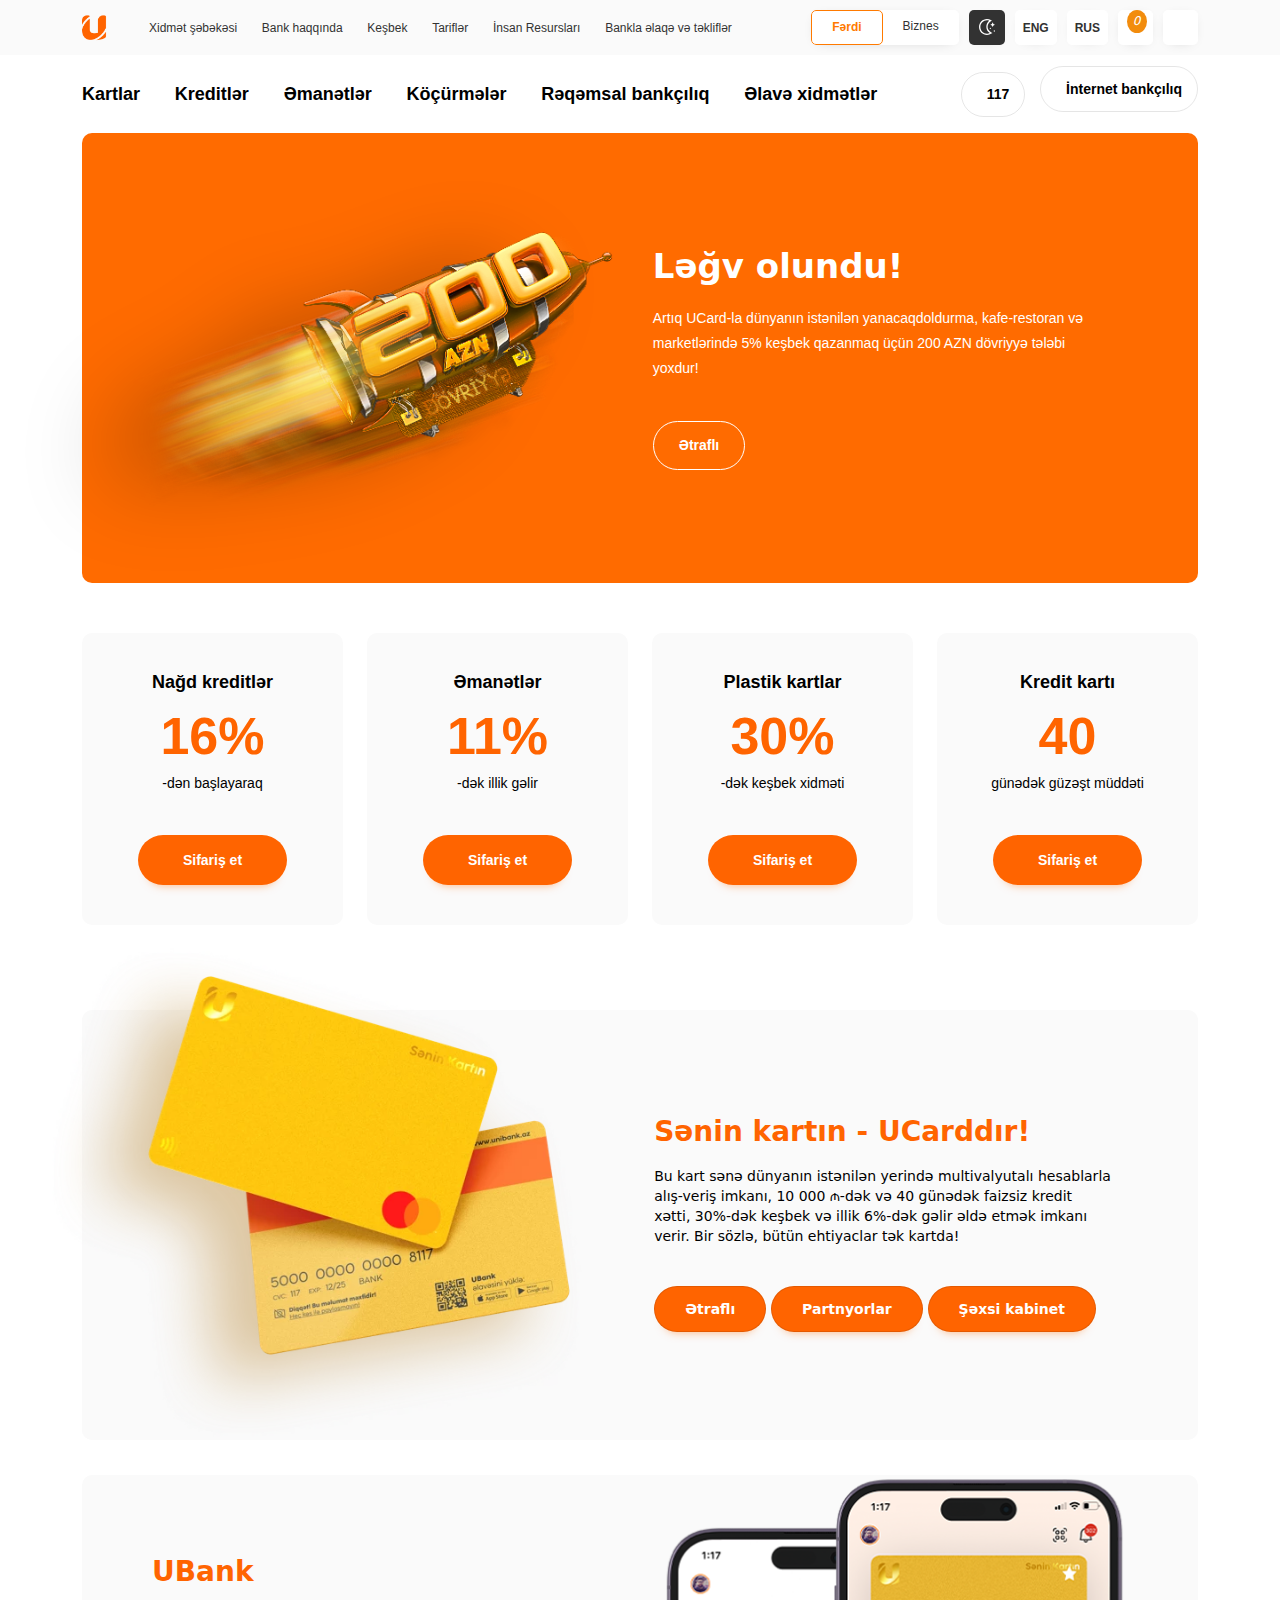
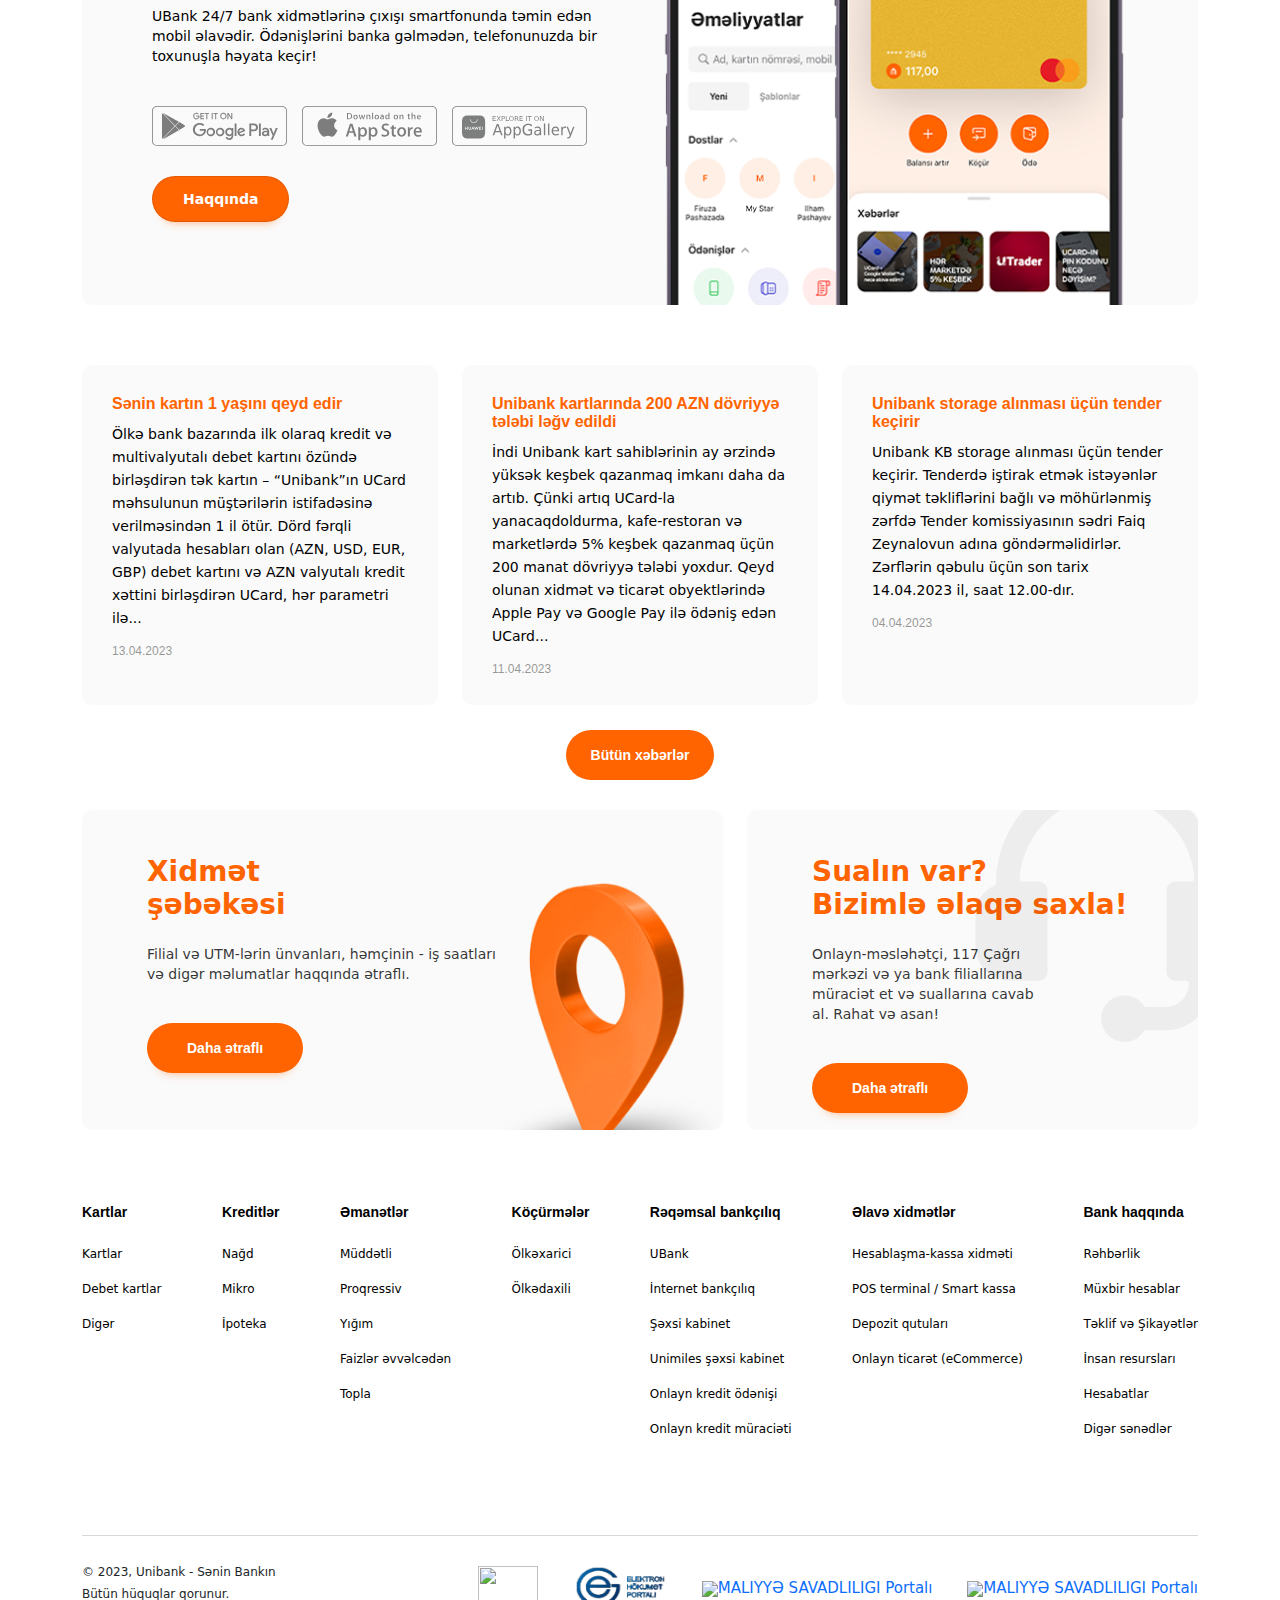
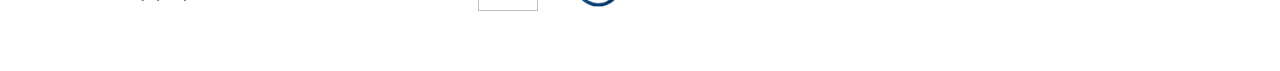
==== Final-project/assets/index.html @ 200c1436 "Feat: added cards.html, basket.html" ====
<!DOCTYPE html>
<html lang="en">

<head>
    <meta charset="UTF-8">
    <meta http-equiv="X-UA-Compatible" content="IE=edge">
    <meta name="viewport" content="width=device-width, initial-scale=1.0">
    <title>Document</title>
    <link rel="stylesheet" href="./css/bootstrap.css">
    <!-- <link rel="stylesheet" type="text/css" href="//cdn.jsdelivr.net/npm/slick-carousel@1.8.1/slick/slick.css" />
    <link rel="stylesheet" type="text/css" href="//cdn.jsdelivr.net/npm/slick-carousel@1.8.1/slick/slick-theme.css" /> -->
    <link rel="stylesheet" href="./css/style.css">
    <link rel="stylesheet" href="https://cdnjs.cloudflare.com/ajax/libs/font-awesome/6.4.0/css/all.min.css"
        integrity="sha512-iecdLmaskl7CVkqkXNQ/ZH/XLlvWZOJyj7Yy7tcenmpD1ypASozpmT/E0iPtmFIB46ZmdtAc9eNBvH0H/ZpiBw=="
        crossorigin="anonymous" referrerpolicy="no-referrer" />
</head>

<body>
    <!-- Header section start -->
    <header>
        <div class="wrapper">
            <div class="container">
                <div class="header-top">
                    <div class="top-left">
                        <div class="logo">
                            <a href="index.html">
                                <img src="../assets/images/logonew-orange1.png" alt="logo">
                            </a>
                        </div>
                        <div class="top-menu">
                            <a class="top-menu-link" href="#"> Xidmət şəbəkəsi </a>
                            <a class="top-menu-link" href="#"> Bank haqqında </a>
                            <a class="top-menu-link" href="#"> Keşbek </a>
                            <a class="top-menu-link" href="#"> Tariflər </a>
                            <a class="top-menu-link" href="#"> İnsan Resursları </a>
                            <a class="top-menu-link" href="#"> Bankla əlaqə və təkliflər </a>
                        </div>
                    </div>

                    <div class="top-right d-flex">
                        <div class="top-options">
                            <a class="top-option option-active" href="#"> Fərdi </a>
                            <a class="top-option" href="#"> Biznes </a>
                        </div>
                        <div class="top-mode js-mode ">
                            <a href="#">
                                <?xml version="1.0" encoding="UTF-8"?>
                                <!-- Generator: Adobe Illustrator 24.3.0, SVG Export Plug-In . SVG Version: 6.00 Build 0)  -->
                                <svg xmlns="http://www.w3.org/2000/svg" xmlns:xlink="http://www.w3.org/1999/xlink"
                                    version="1.1" id="Layer_1" x="0px" y="0px" viewBox="0 0 512 512"
                                    style="enable-background:new 0 0 512 512;" xml:space="preserve" width="16"
                                    height="16" fill="white">
                                    <path
                                        d="M256.349,511.15C115.434,511.536,0.886,397.613,0.501,256.698S114.037,1.235,254.953,0.85  c43.566-0.119,86.436,10.919,124.528,32.062l33.021,18.328l-32.829,18.711c-96.889,55.013-130.835,178.154-75.822,275.043  c21.18,37.301,53.697,66.881,92.832,84.444l34.467,15.543l-31.192,21.263C357.74,495.411,307.661,511.071,256.349,511.15z   M256.349,43.373c-117.43,0-212.626,95.196-212.626,212.626s95.196,212.626,212.626,212.626c30.519,0.005,60.67-6.657,88.346-19.519  c-112.509-74.287-143.493-225.715-69.206-338.224c13.888-21.034,30.95-39.79,50.58-55.601  C303.681,47.355,280.099,43.327,256.349,43.373z M411.566,207.095l24.813,49.606l24.835-49.606l49.606-24.813l-49.606-24.835  l-24.813-49.606l-24.835,49.606l-49.584,24.813L411.566,207.095z M490.237,362.312c-11.743,0-21.263,9.52-21.263,21.263  s9.52,21.263,21.263,21.263s21.263-9.52,21.263-21.263S501.98,362.312,490.237,362.312z M362.662,277.262  c-11.743,0-21.263,9.52-21.263,21.263s9.52,21.263,21.263,21.263c11.743,0,21.263-9.52,21.263-21.263  S374.405,277.262,362.662,277.262z" />
                                </svg>
                            </a>
                        </div>
                        <div class="top-langs">
                            <a href="#" class="lang-eng"> eng </a>
                            <a href="#" class="lang-rus"> rus </a>
                        </div>
                        <div class="top-basket">
                            <a href="basket.html">
                                <i class="fa-solid fa-basket-shopping">
                                    <span id="count">0</span>
                                </i>
                             </a>
                        </div>
                        <div class="top-search">
                            <a href="#">
                                <i class="fa-solid fa-magnifying-glass search-icon"></i>
                            </a>
                        </div>
                    </div>
                </div>
            </div>
        </div>

        <div class="container">
            <div class="nav-menu d-flex justify-content-between align-items-center">
                <div class="nav-menu-left">
                    <a class="menu-link menu-link-first" target="_self" href="cards.html">Kartlar</a>
                    <a class="menu-link " target="_self" href="#">Kreditlər</a>
                    <a class="menu-link " target="_self" href="#">Əmanətlər</a>
                    <a class="menu-link " target="_self" href="#">Köçürmələr</a>
                    <a class="menu-link " target="_self" href="#">Rəqəmsal bankçılıq</a>
                    <a class="menu-link " target="_self" href="#">Əlavə xidmətlər</a>
                </div>

                <div class="nav-menu-right">
                    <a class="nav-tel" href=" tel:117">
                        <i class="fa-solid fa-phone phone-icon"></i>
                        <span style="line-height: 15px">117</span>
                    </a>
                    <a id="ibankingbtn" class="ibanking" target="_blank" href="#">
                        <i class="fa-solid fa-circle-arrow-right ibanking-icon"></i>
                        <span style="line-height: 15px"> İnternet bankçılıq</span>
                    </a>
                </div>
            </div>
        </div>
    </header>
    <!-- Header section end -->

    <!-- Main section start -->
    <main>
        <!-- Slider section start -->
        <section>
            <div class="container">
                <div class="slider" style="background-color: #ff6b00">
                    <!-- First -->
                    <div class="banner-wrapper d-flex align-items-center">
                        <img class="banner-img" src="../assets/images/1681193995200-azn-dovriyye.png" style="right:px"
                            alt="Ləğv olundu!">

                        <div class="banner-info">
                            <div class="banner-header"> Ləğv olundu! </div>
                            <div class="banner-desc">
                                Artıq UCard-la dünyanın istənilən yanacaqdoldurma, kafe-restoran və
                                marketlərində 5% keşbek qazanmaq üçün 200 AZN dövriyyə tələbi yoxdur! </div>
                            <div class="banner-btn">
                                <a class="slider-btn" href="#"> Ətraflı </a>
                            </div>
                        </div>
                    </div>
                    <!-- Second -->
                    <div class="banner-wrapper d-flex align-items-center d-none">
                        <img class="banner-img" src="../assets/images/16708419491664282439Toplabanner.lastpng.png"
                            style="right:px" alt="Topla">

                        <div class="banner-info">
                            <div class="banner-header"> Topla </div>
                            <div class="banner-desc">
                                İstənilən arzunu reallaşdır! Hədəfinə ad ver və daxılına pul köçürməyə
                                başla! </div>
                            <div class="banner-btn">
                                <a class="slider-btn" href="#"> Ətraflı </a>
                            </div>
                        </div>
                    </div>
                    <!-- Third -->
                    <div class="banner-wrapper d-flex align-items-center d-none">
                        <img class="banner-img" src="../assets/images/1673854081cover-ne.png" style="right:px"
                            alt="Sənin kartın, sənin “art”ın!">

                        <div class="banner-info">
                            <div class="banner-header"> Sənin kartın, sənin “art”ın! </div>
                            <div class="banner-desc">
                                UBank-a daxil ol, Apple Wallet / Google Wallet™dakı Unibank kartlarını
                                istədiyin dizayna dəyiş və hamıdan fərqli ol! </div>
                            <!-- <div class="banner-btn">
                                <a class="slider-btn" href="#"> Ətraflı </a>
                            </div> -->
                        </div>
                    </div>
                    <!-- Fourth -->
                    <div class="banner-wrapper d-flex align-items-center d-none">
                        <img class="banner-img" src="../assets/images/16703977791661845566digerbank.gif"
                            style="right:px" alt="Kartdan karta - pulsuzdur!">

                        <div class="banner-info">
                            <div class="banner-header"> Kartdan karta - pulsuzdur! </div>
                            <div class="banner-desc">
                                Unibank kartlarına limitsiz, ölkədaxili digər bank kartlarına isə 2000
                                AZN-dək köçürmələri 0% ilə et! </div>
                            <!-- <div class="banner-btn">
                                <a class="slider-btn" href="#"> Ətraflı </a>
                            </div> -->
                        </div>
                    </div>
                </div>
            </div>
        </section>
        <!-- Slider section end -->

        <!-- Statistic section start -->
        <section>
            <div class="statistic">
                <div class="container">
                    <div class="row">
                        <div class="col-lg-3 col-6">
                            <div class="statistic-box">
                                <div class="statistic-caption"> Nağd kreditlər </div>
                                <div class="statistic-value"> 16% </div>
                                <div class="statistic-desc"> -dən başlayaraq </div>
                                <div class="statistic-links">
                                    <a class="statistic-link" href="#" target="_blank"> Sifariş et </a>
                                </div>
                            </div>
                        </div>
                        <div class="col-lg-3 col-6">
                            <div class="statistic-box">
                                <div class="statistic-caption"> Əmanətlər </div>
                                <div class="statistic-value"> 11% </div>
                                <div class="statistic-desc"> -dək illik gəlir </div>
                                <div class="statistic-links">
                                    <a class="statistic-link" href="#" target="_blank"> Sifariş et </a>
                                </div>
                            </div>
                        </div>
                        <div class="col-lg-3 col-6">
                            <div class="statistic-box">
                                <div class="statistic-caption"> Plastik kartlar </div>
                                <div class="statistic-value"> 30% </div>
                                <div class="statistic-desc"> -dək keşbek xidməti </div>
                                <div class="statistic-links">
                                    <a class="statistic-link" href="#" target="_blank"> Sifariş et </a>
                                </div>
                            </div>
                        </div>
                        <div class="col-lg-3 col-6">
                            <div class="statistic-box">
                                <div class="statistic-caption"> Kredit kartı </div>
                                <div class="statistic-value"> 40 </div>
                                <div class="statistic-desc"> günədək güzəşt müddəti </div>
                                <div class="statistic-links">
                                    <a class="statistic-link" href="#" target="_blank"> Sifariş et </a>
                                </div>
                            </div>
                        </div>
                    </div>
                </div>
            </div>
        </section>
        <!-- Statistic section end -->

        <!-- Ucard section start -->
        <section>
            <div class="ucard-section">
                <div class="container">
                    <div class="ucard-wrapper d-flex">
                        <div class="ucard">
                            <img class="ucard-img" src="../assets/images/ucard.webp" alt="UBank">
                        </div>
                        <div class="ucard-text">
                            <h2 class="ucard-header"> Sənin kartın - UCarddır! </h2>
                            <div class="ucard-desc">
                                Bu kart sənə dünyanın istənilən yerində multivalyutalı hesablarla alış-veriş imkanı, 10
                                000
                                ₼-dək və 40 günədək faizsiz kredit xətti, 30%-dək keşbek və illik 6%-dək gəlir əldə
                                etmək
                                imkanı verir. Bir sözlə, bütün ehtiyaclar tək kartda!
                            </div>
                            <div class="ucard-extras">
                                <a class="btn fill-orange" href="#"> Ətraflı </a>
                                <a class="btn" href="#"> Partnyorlar </a>
                                <a class="btn" href="#"> Şəxsi kabinet </a>
                            </div>
                        </div>
                    </div>
                </div>
            </div>
        </section>
        <!-- Ucard section end -->

        <!-- Ubank section start -->
        <section>
            <div class="ucard-section">
                <div class="container">
                    <div class="ucard-wrapper d-flex">
                        <div class="ucard-text">
                            <h2 class="ucard-header"> UBank </h2>
                            <div class="ucard-desc">
                                UBank 24/7 bank xidmətlərinə çıxışı smartfonunda təmin edən mobil əlavədir. Ödənişlərini
                                banka gəlmədən, telefonunuzda bir toxunuşla həyata keçir!
                            </div>
                            <div class="links">
                                <a class="link" href="#">
                                    <img class="link-img" src="../assets/images/playstore.svg" alt="playstore">
                                </a>
                                <a class="link" href="#">
                                    <img class="link-img" src="../assets/images/appstore.svg" alt="appstore">
                                </a>
                                <a class="link" href="#">
                                    <img class="link-img" src="../assets/images/app-gallery.svg" alt="app-gallery">
                                </a>
                            </div>
                            <div class="ucard-extras">
                                <a class="btn fill-orange" href="#"> Haqqında </a>
                            </div>
                        </div>
                        <div class="ucard">
                            <img class="ucard-img" src="../assets/images/appbar2.png" alt="UBank">
                        </div>
                    </div>
                </div>
            </div>
        </section>
        <!-- Ubank section end -->

        <!-- Exchange section start -->
        <section>
            <div class="exchange">

            </div>
        </section>
        <!-- Exchange section end -->

        <!-- News section start -->
        <section>
            <div class="news">
                <div class="container">
                    <div class="news-wrapper">
                        <div class="row">
                            <div class="col-lg-4">
                                <div class="news-card">
                                    <div class="news-text">
                                        <a class="news-name" href="#">Sənin kartın 1 yaşını qeyd edir</a>
                                        <div class="news-summary">
                                            Ölkə bank bazarında ilk olaraq kredit və multivalyutalı debet kartını özündə
                                            birləşdirən tək kartın – “Unibank”ın UCard məhsulunun müştərilərin
                                            istifadəsinə
                                            verilməsindən 1 il ötür. Dörd fərqli valyutada hesabları olan (AZN, USD,
                                            EUR,
                                            GBP) debet kartını və AZN valyutalı kredit xəttini birləşdirən UCard, hər
                                            parametri ilə... </div>
                                        <div class="news-date"> 13.04.2023 </div>
                                    </div>
                                </div>
                            </div>
                            <div class="col-lg-4">
                                <div class="news-card">
                                    <div class="news-text">
                                        <a class="news-name" href="#">Unibank kartlarında 200 AZN dövriyyə tələbi ləğv
                                            edildi </a>
                                        <div class="news-summary">
                                            İndi Unibank kart sahiblərinin ay ərzində yüksək keşbek qazanmaq imkanı daha
                                            da artıb. Çünki artıq UCard-la yanacaqdoldurma, kafe-restoran və marketlərdə
                                            5% keşbek qazanmaq üçün 200 manat dövriyyə tələbi yoxdur. Qeyd olunan xidmət
                                            və ticarət obyektlərində Apple Pay və Google Pay ilə ödəniş edən UCard...
                                        </div>
                                        <div class="news-date"> 11.04.2023 </div>
                                    </div>
                                </div>
                            </div>
                            <div class="col-lg-4">
                                <div class="news-card">
                                    <div class="news-text">
                                        <a class="news-name" href="#">Unibank storage alınması üçün tender keçirir</a>
                                        <div class="news-summary">
                                            Unibank KB storage alınması üçün tender keçirir. Tenderdə iştirak etmək
                                            istəyənlər qiymət təkliflərini bağlı və möhürlənmiş zərfdə Tender
                                            komissiyasının sədri Faiq Zeynalovun adına göndərməlidirlər. Zərflərin
                                            qəbulu üçün son tarix 14.04.2023 il, saat 12.00-dır. </div>
                                        <div class="news-date"> 04.04.2023 </div>
                                    </div>
                                </div>
                            </div>
                        </div>
                    </div>
                    <div class="news-btn">
                        <a href="#">Bütün xəbərlər</a>
                    </div>
                </div>
            </div>
        </section>
        <!-- News section end -->

        <!-- Network section start -->
        <section>
            <div class="network">
                <div class="container">
                    <div class="row">
                        <div class="col-lg-7">
                            <div class="network-location">
                                <div class="network-location-img">
                                    <img src="../assets/images/Bitmap.png" alt="">
                                </div>
                                <h2 class="network-header header-width"> Xidmət şəbəkəsi </h2>
                                <p class="network-summary">
                                    Filial və UTM-lərin ünvanları, həmçinin - iş saatları və digər məlumatlar haqqında
                                    ətraflı. </p>
                                <a href="#" class="network-btn">Daha ətraflı</a>
                            </div>
                        </div>

                        <div class="col-lg-5">
                            <div class="network-que">
                                <div class="network-que-img">
                                    <img src="../assets/images/callcenter.svg" alt="">
                                </div>
                                <h2 class="network-header"> Sualın var?<br>Bizimlə əlaqə saxla! </h2>
                                <p class="network-summary">
                                    Onlayn-məsləhətçi, 117 Çağrı mərkəzi və ya bank filiallarına müraciət et və
                                    suallarına cavab al. Rahat və asan! </p>
                                <a href="#" class="network-btn">Daha ətraflı</a>
                            </div>
                        </div>
                    </div>
                </div>
            </div>
        </section>
        <!-- Network section end -->
    </main>
    <!-- Main section end -->

    <!-- Footer section start -->
    <footer>
        <div class="footer">
            <div class="container">
                <div class="footer-menu d-flex justify-content-between">
                    <div class="footer-menu-list">
                        <a class="first" target="_self" href="#">Kartlar</a>
                        <div class="footer-children">
                            <a class="child" target="_self" href="#">Kartlar</a>
                            <a class="child" target="_self" href="#">Debet kartlar</a>
                            <a class="child" target="_self" href="#">Digər</a>
                        </div>
                    </div>

                    <div class="footer-menu-list">
                        <a class="first" target="_self" href="#">Kreditlər</a>
                        <div class="footer-children">
                            <a class="child" target="_self" href="#">Nağd</a>
                            <a class="child" target="_self" href="#">Mikro</a>
                            <a class="child" target="_self" href="#">İpoteka</a>
                        </div>
                    </div>

                    <div class="footer-menu-list">
                        <a class="first" target="_self" href="#">Əmanətlər</a>
                        <div class="footer-children">
                            <a class="child" target="_self" href="#">Müddətli</a>
                            <a class="child" target="_self" href="#">Proqressiv</a>
                            <a class="child" target="_self" href="#">Yığım</a>
                            <a class="child" target="_self" href="#">Faizlər əvvəlcədən</a>
                            <a class="child" target="_self" href="#">Topla</a>
                        </div>
                    </div>

                    <div class="footer-menu-list">
                        <a class="first" target="_self" href="#">Köçürmələr</a>
                        <div class="footer-children">
                            <a class="child" target="_self" href="#">Ölkəxarici</a>
                            <a class="child" target="_self" href="#">Ölkədaxili</a>
                        </div>
                    </div>

                    <div class="footer-menu-list">
                        <a class="first" target="_self" href="#">Rəqəmsal bankçılıq</a>
                        <div class="footer-children">
                            <a class="child" target="_self" href="#">UBank</a>
                            <a class="child" target="_self" href="#">İnternet bankçılıq</a>
                            <a class="child" target="_self" href="#">Şəxsi kabinet</a>
                            <a class="child" target="_self" href="#">Unimiles şəxsi kabinet</a>
                            <a class="child" target="_self" href="#">Onlayn kredit ödənişi</a>
                            <a class="child" target="_self" href="#">Onlayn kredit müraciəti</a>
                        </div>
                    </div>

                    <div class="footer-menu-list">
                        <a class="first" target="_self" href="#">Əlavə xidmətlər</a>
                        <div class="footer-children">
                            <a class="child" target="_self" href="#">Hesablaşma-kassa xidməti</a>
                            <a class="child" target="_self" href="#">POS terminal / Smart kassa</a>
                            <a class="child" target="_self" href="#">Depozit qutuları</a>
                            <a class="child" target="_self" href="#">Onlayn ticarət (eCommerce)</a>
                        </div>
                    </div>

                    <div class="footer-menu-list">
                        <a class="first" target="_self" href="#">Bank haqqında</a>
                        <div class="footer-children">
                            <a class="child" target="_self" href="#">Rəhbərlik</a>
                            <a class="child" target="_self" href="#">Müxbir hesablar</a>
                            <a class="child" target="_self" href="#">Təklif və Şikayətlər</a>
                            <a class="child" target="_self" href="#">İnsan resursları</a>
                            <a class="child" target="_self" href="#">Hesabatlar</a>
                            <a class="child" target="_self" href="#">Digər sənədlər</a>
                        </div>
                    </div>
                </div>

                <div class="footer-links">
                    <a href="https://itunes.apple.com/ru/app/unibank-mobile/id1073632425" class="footer-link">
                        <i class="fa-brands fa-apple orange"></i> </a>
                    <a href="https://play.google.com/store/apps/details?id=az.unibank.mbanking" class="footer-link">
                        <i class="fa-solid fa-robot orange"></i> </a>
                    <a href="https://www.facebook.com/unibank.az/" class="footer-link">
                        <i class="fa-brands fa-facebook"></i> </a>
                    <a href="https://twitter.com/unibank" class="footer-link">
                        <i class="fa-brands fa-twitter"></i> </a>
                    <a href="https://www.linkedin.com/company/unibankazerbaijan/" class="footer-link">
                        <i class="fa-brands fa-linkedin-in"></i> </a>
                    <a href="https://www.youtube.com/c/UnibankAze" class="footer-link">
                        <i class="fa-brands fa-youtube"></i> </a>
                    <a href="https://www.instagram.com/unibank.az/" class="footer-link">
                        <i class="fa-brands fa-instagram"></i> </a>
                    <a href="https://t.me/UnibankAZ" class="footer-link">
                        <i class="fa-brands fa-telegram"></i> </a>
                </div>

                <div class="footer-bottom d-flex justify-content-between">
                    <div class="bottom-left">
                        <div class="footer-text"> © 2023, Unibank - Sənin Bankın </div>
                        <div class="footer-text diff-text"> Bütün hüquqlar qorunur. </div>
                    </div>

                    <div class="bottom-right">
                        <a class="footer-partner" href="http://adif.az/" target="_blank">
                            <img class="adif" src="https://unibank.az/assets/images/adif.png" alt=""> </a>
                        <a class="footer-partner" href="https://www.e-gov.az/" target="_blank">
                            <img class="ehp" src="../assets/images/pico_2x-removebg-preview.png" alt=""> </a>
                        <a class="footer-partner" href="https://infobank.az/" target="_blank">
                            <img data-cfstyle="height:45px" data-cfsrc="/assets/images/infobank.png?v4"
                                alt="MALİYYƏ SAVADLILIĞI Portalı" style="height:45px"
                                src="https://unibank.az/assets/images/infobank.png?v4">
                        </a>
                        <a class="footer-partner" href="https://bizimpullar.az/" target="_blank">
                            <img data-cfstyle="height:45px" data-cfsrc="/assets/images/msp.png?v5"
                                alt="MALİYYƏ SAVADLILIĞI Portalı" style="height:45px"
                                src="https://unibank.az/assets/images/msp.png?v5">
                        </a>
                    </div>
                </div>
            </div>
        </div>
    </footer>
    <!-- Footer section end -->

    <script src="../assets/js/jquery.js"></script>
    <!-- <script type="text/javascript" src="//cdn.jsdelivr.net/npm/slick-carousel@1.8.1/slick/slick.min.js"></script> -->
    <script src="../assets/js/cards.js"></script>
    <script src="../assets/js/app.js"></script>
</body>

</html>
---- Final-project/assets/css/style.css ----
* {
  box-sizing: border-box;
  padding: 0;
  margin: 0;
}

a {
  text-decoration: none;
}

body {
  line-height: 15px;
  font-weight: 400;
  font-size: 15px;
}
@font-face {
  font-family: CocoSharp, Arial;
  src: url(../fonts/Coco-Sharp-Regular-trial.ttf);
}

.wrapper {
  position: relative;
  z-index: 123;
  background: #FAFAFA;
}
.wrapper .header-top {
  height: 55px;
  display: flex;
  align-items: center;
  justify-content: space-between;
}
.wrapper .header-top .top-left {
  display: flex;
  align-items: center;
}
.wrapper .header-top .top-left .logo {
  transform: scale(0.9);
  transform-origin: left center;
  float: left;
  margin-right: 30px;
}
.wrapper .header-top .top-left .logo img {
  width: 27px;
  height: 28px;
}
.wrapper .header-top .top-left .top-menu .top-menu-link {
  display: inline-block;
  line-height: 12px;
  font-family: CocoSharp, Arial;
  font-weight: 400;
  font-size: 12px;
  color: #323232;
  margin: 0 10px;
}
.wrapper .header-top .top-right .top-options {
  display: inline-flex;
  line-height: 20px;
  font-family: CocoSharp, Arial;
  font-weight: 400;
  font-size: 20px;
  color: #FF7A00;
  box-shadow: 0 2px 14px -8px rgba(0, 0, 0, 0.3);
  border-radius: 5px;
  overflow: hidden;
  height: 35px;
  background: #fff;
}
.wrapper .header-top .top-right .top-options .top-option {
  line-height: 12px;
  font-family: CocoSharp, Arial;
  font-weight: 400;
  font-size: 12px;
  color: #323232;
  padding: 10px 20px;
}
.wrapper .header-top .top-right .top-options .option-active {
  opacity: 1;
  font-weight: 600;
  color: #FF7A00 !important;
  border-radius: 5px;
  border: 1px solid #FF7A00;
}
.wrapper .header-top .top-right .top-mode {
  padding: 9px 10px;
  display: inline-block;
  border-radius: 5px;
  margin-left: 10px;
  box-shadow: 0 2px 14px -10px rgba(0, 0, 0, 0.3);
  background-color: #323232;
}
.wrapper .header-top .top-right .top-langs {
  display: inline-flex;
  align-items: center;
  border-radius: 5px;
  height: 35px;
  margin-left: 10px;
}
.wrapper .header-top .top-right .top-langs .lang-eng,
.wrapper .header-top .top-right .top-langs .lang-rus {
  line-height: 12px;
  font-weight: 600;
  font-size: 12px;
  box-shadow: 0 2px 14px -10px rgba(0, 0, 0, 0.3);
  display: inline-flex;
  justify-content: center;
  align-items: center;
  text-transform: uppercase;
  color: #323232;
  padding: 0 8px;
  margin-right: 10px;
  height: 35px;
  background: #fff;
  border-radius: 5px;
  font-family: CocoSharp, Arial;
}
.wrapper .header-top .top-right .top-basket {
  margin-right: 10px;
  box-shadow: 0 2px 14px -8px rgba(0, 0, 0, 0.3);
  width: 35px;
  display: inline-flex;
  justify-content: center;
  align-items: center;
  height: 35px;
  background: #fff;
  border-radius: 5px;
}
.wrapper .header-top .top-right .top-basket i {
  color: #323232;
  position: relative;
}
.wrapper .header-top .top-right .top-basket i #count {
  position: absolute;
  font-size: 12px;
  background-color: #F28C0D;
  color: #ffffff;
  padding: 4px 6px;
  border-radius: 100%;
  top: -18px;
  right: -11px;
}
.wrapper .header-top .top-right .top-search {
  cursor: pointer;
  box-shadow: 0 2px 14px -8px rgba(0, 0, 0, 0.3);
  width: 35px;
  display: inline-flex;
  justify-content: center;
  align-items: center;
  height: 35px;
  background: #fff;
  border-radius: 5px;
}
.wrapper .header-top .top-right .top-search .search-icon {
  color: #323232;
}

.nav-menu .nav-menu-left {
  float: left;
}
.nav-menu .nav-menu-left .menu-link-first {
  padding-left: 0 !important;
}
.nav-menu .nav-menu-left .menu-link {
  display: inline-block;
  padding: 30px 15px;
  font-size: 18px;
  color: #000;
  line-height: 18px;
  font-family: CocoSharp, Arial;
  font-weight: 700;
}
.nav-menu .nav-menu-right .nav-tel,
.nav-menu .nav-menu-right .ibanking {
  color: #000;
  line-height: 20px;
  padding: 8px 15px;
  font-family: CocoSharp, Arial;
  font-size: 14px;
  border-radius: 25px;
  border: 1px solid rgba(0, 0, 0, 0.1);
  font-weight: 700;
}
.nav-menu .nav-menu-right .nav-tel {
  margin-right: 10px;
  display: inline-flex;
  align-items: center;
  border: 1px solid rgba(0, 0, 0, 0.1);
  font-weight: 600;
  height: 45px;
}
.nav-menu .nav-menu-right .nav-tel .phone-icon {
  margin-right: 10px;
  color: #FF6400;
}
.nav-menu .nav-menu-right .ibanking {
  padding: 14px 15px !important;
}
.nav-menu .nav-menu-right .ibanking .ibanking-icon {
  margin-right: 10px;
  color: #FF6400;
  font-size: 18px;
}

.footer {
  padding: 75px 0 60px;
}
.footer .footer-menu-list .first {
  line-height: 14px;
  font-family: CocoSharp, Arial;
  font-weight: 700;
  font-size: 14px;
  color: #000;
}
.footer .footer-menu-list .footer-children {
  padding-top: 17px;
  display: flex;
  flex-direction: column;
}
.footer .footer-menu-list .footer-children .child {
  font-size: 12px;
  color: #000;
  line-height: 35px;
  font-weight: 400;
}
.footer .footer-links {
  padding: 50px 0 20px;
  border-bottom: 1px solid #D6D9DB;
}
.footer .footer-links .footer-link {
  margin-right: 12px;
}
.footer .footer-links .footer-link i {
  font-size: 24px;
  color: #a1a1a1;
  text-align: center;
}
.footer .footer-links .footer-link .orange {
  color: #FF6400;
}
.footer .footer-bottom {
  padding-top: 30px;
}
.footer .footer-bottom .bottom-left .footer-text {
  line-height: 12px;
  font-size: 12px;
  font-weight: 500;
}
.footer .footer-bottom .bottom-left .diff-text {
  font-weight: 200;
  font-size: 12px;
  margin-top: 10px;
}
.footer .footer-bottom .bottom-right .adif {
  width: 60px;
  height: 45px;
}
.footer .footer-bottom .bottom-right .ehp {
  width: 94px;
  height: 45px;
}
.footer .footer-bottom .bottom-right a {
  margin-left: 30px;
}

.slider {
  max-height: 768px;
  height: 450px;
  border-radius: 10px;
  margin-bottom: 20px;
}
.slider .banner-wrapper {
  height: 100%;
  display: flex;
  align-items: flex-end;
}
.slider .banner-wrapper img {
  width: 45%;
  height: 100%;
  margin-left: 40px;
  margin-right: 40px;
  filter: drop-shadow(-70px 20px 40px rgba(0, 0, 0, 0.24));
}
.slider .banner-wrapper .banner-info {
  width: 50%;
  float: right;
  height: 100%;
  position: relative;
  z-index: 3;
  display: flex;
  flex-direction: column;
  justify-content: center;
}
.slider .banner-wrapper .banner-info .banner-header {
  font-weight: 800;
  font-size: 34px;
  color: #fff;
  margin-bottom: 20px;
  line-height: normal;
  width: 80%;
}
.slider .banner-wrapper .banner-info .banner-desc {
  width: 80%;
  font-weight: 400;
  font-family: CocoSharp, Arial;
  font-size: 14px;
  color: #fff;
  margin-bottom: 40px;
  line-height: 25px;
}
.slider .banner-wrapper .banner-info .banner-btn a {
  margin-right: 10px;
  line-height: unset;
  display: inline-flex;
  color: #fff;
  border: 1px solid #fff;
  padding: 16px 25px;
  font-size: 14px;
  font-family: CocoSharp, Arial;
  font-weight: 700;
  border-radius: 25px;
}

.statistic {
  padding: 30px 0;
  margin-bottom: 20px;
}
.statistic .statistic-box {
  padding: 40px 50px;
  text-align: center;
  background: #FAFAFA;
  border-radius: 10px;
}
.statistic .statistic-box .statistic-caption {
  line-height: 18px;
  font-size: 18px;
  color: #000;
  font-family: CocoSharp, Arial;
  font-weight: 700;
}
.statistic .statistic-box .statistic-value {
  font-size: 52px;
  line-height: normal;
  color: #FF6400;
  margin-bottom: 20px;
  margin-top: 15px;
  font-family: CocoSharp, Arial;
  font-weight: 700;
}
.statistic .statistic-box .statistic-desc {
  line-height: 14px;
  font-weight: 400;
  color: #000;
  margin-top: -10px;
  margin-bottom: 45px;
  font-size: 14px;
  font-family: CocoSharp, Arial;
}
.statistic .statistic-box .statistic-link {
  line-height: 20px;
  background: #FF6400;
  border-radius: 25px;
  color: #fff;
  font-weight: 700;
  font-size: 14px;
  font-family: CocoSharp, Arial;
  padding: 15px 45px;
  box-shadow: 0 10px 10px -10px rgba(255, 107, 0, 0.51);
  display: inline-block;
}

.ucard-section {
  padding: 35px 0 0;
}
.ucard-section .ucard-wrapper {
  background: #fafafa;
  border-radius: 10px;
  align-items: center;
}
.ucard-section .ucard-wrapper .ucard {
  width: 45%;
  height: 400px;
  position: relative;
}
.ucard-section .ucard-wrapper .ucard img {
  height: 495px;
  position: absolute;
  top: -95px;
  right: 0;
  float: right;
}
.ucard-section .ucard-wrapper .ucard-text {
  width: 50%;
  padding-right: 20px;
  padding-left: 70px;
}
.ucard-section .ucard-wrapper .ucard-text .ucard-header {
  line-height: 28px;
  font-weight: 800;
  font-size: 28px;
  color: #FF6400;
  margin: 0 0 20px;
}
.ucard-section .ucard-wrapper .ucard-text .ucard-desc {
  font-weight: 400;
  font-size: 14px;
  color: #000;
  line-height: 1.43;
  margin-bottom: 40px;
  padding-right: 10px;
}
.ucard-section .ucard-wrapper .ucard-text .links {
  margin-bottom: 30px;
}
.ucard-section .ucard-wrapper .ucard-text .links .link {
  display: inline-block;
  margin-right: 10px;
}
.ucard-section .ucard-wrapper .ucard-text .links .link .link-img {
  width: 135px;
  height: 40px;
}
.ucard-section .ucard-wrapper .ucard-text .ucard-extras .btn, .ucard-section .ucard-wrapper .ucard-text .ucard-extras #content .content-box #btn-submit, #content .content-box .ucard-section .ucard-wrapper .ucard-text .ucard-extras #btn-submit, .ucard-section .ucard-wrapper .ucard-text .ucard-extras #content .content-box #btn-clear, #content .content-box .ucard-section .ucard-wrapper .ucard-text .ucard-extras #btn-clear, .ucard-section .ucard-wrapper .ucard-text .ucard-extras .empty-basket a, .empty-basket .ucard-section .ucard-wrapper .ucard-text .ucard-extras a, .ucard-section .ucard-wrapper .ucard-text .ucard-extras .commoncards-card .commoncards-text .button, .commoncards-card .commoncards-text .ucard-section .ucard-wrapper .ucard-text .ucard-extras .button, .ucard-section .ucard-wrapper .ucard .ucard-text .ucard-extras .ucard-header .button, .ucard .ucard-section .ucard-wrapper .ucard-text .ucard-extras .ucard-header .button, .ucard-section .ucard-wrapper .ucard .ucard-text .ucard-header .ucard-extras .button, .ucard .ucard-section .ucard-wrapper .ucard-text .ucard-header .ucard-extras .button {
  display: inline-block;
  padding: 14px 30px;
  font-size: 14px;
  border-radius: 25px;
  font-weight: 600;
  text-align: center;
  border: 1px solid rgba(0, 0, 0, 0.1);
  color: #969696;
  line-height: 16px;
}
.ucard-section .ucard-wrapper .ucard-text .ucard-extras .fill-orange {
  background: #FF6400;
  color: #fff !important;
}

.exchange {
  padding: 30px 0;
}

.news {
  padding: 0 0 30px;
}
.news .news-wrapper .news-card {
  background: #FAFAFA;
  padding: 30px;
  border-radius: 10px;
  transition: 0.3s;
  position: relative;
  height: 100%;
}
.news .news-wrapper .news-card .news-name {
  font-family: CocoSharp, Arial;
  font-weight: 700;
  font-size: 16px;
  color: #FF6400;
  display: block;
  overflow: hidden;
  line-height: normal;
  margin-bottom: 10px;
}
.news .news-wrapper .news-card .news-summary {
  font-weight: 200;
  font-size: 14px;
  color: #000;
  line-height: 23px;
  overflow: hidden;
}
.news .news-wrapper .news-card .news-date {
  line-height: 12px;
  font-family: CocoSharp, Arial;
  font-weight: 400;
  font-size: 12px;
  color: rgba(50, 50, 50, 0.5);
  margin-top: 15px;
}
.news .news-wrapper .news-card:hover {
  background: #FF6400;
}
.news .news-wrapper .news-card:hover .news-name,
.news .news-wrapper .news-card:hover .news-summary,
.news .news-wrapper .news-card:hover .news-date {
  color: #fff;
}
.news .news-btn {
  margin-top: 25px;
  text-align: center;
}
.news .news-btn a {
  font-family: CocoSharp, Arial;
  font-weight: 700;
  font-size: 14px;
  display: inline-block;
  border-radius: 25px;
  background: #FF6400;
  color: #fff;
  padding: 17px 25px;
  line-height: 16px;
}

.network .header-width {
  width: 30%;
}
.network .network-header {
  font-size: 28px;
  color: #FF6400;
  font-weight: 800;
  line-height: normal;
  margin-bottom: 23px;
}
.network .network-summary {
  line-height: 20px;
  font-weight: 400;
  font-size: 14px;
  color: rgba(0, 0, 0, 0.8);
  width: 70%;
}
.network .network-btn {
  font-size: 14px;
  display: inline-block;
  font-weight: 700;
  padding: 15px 40px;
  background: #FF6400;
  border-radius: 25px;
  color: #fff;
  box-shadow: 0 10px 10px -10px rgba(255, 107, 0, 0.51);
  margin-top: 23px;
  line-height: 20px;
  font-family: CocoSharp, Arial;
}
.network .network-location {
  padding: 0 15px;
  height: 320px;
  padding: 45px 65px;
  position: relative;
  overflow: hidden;
  background: #FAFAFA;
  border-radius: 10px;
}
.network .network-location .network-location-img {
  position: absolute;
  bottom: -3px;
  right: 0;
  overflow: hidden;
}
.network .network-location .network-location-img img {
  height: 250px;
}
.network .network-que {
  height: 320px;
  padding: 45px 65px;
  position: relative;
  background: #FAFAFA;
  border-radius: 10px;
}
.network .network-que .network-que-img {
  position: absolute;
  top: 0;
  right: 0;
  pointer-events: none;
}

.btn, #content .content-box #btn-submit, #content .content-box #btn-clear, .empty-basket a, .commoncards-card .commoncards-text .button, .ucard .ucard-text .ucard-header .button {
  display: inline-block;
  padding: 14px 30px;
  font-size: 14px;
  line-height: 14px;
  background: #ff6400;
  border-radius: 25px;
  box-shadow: 0 10px 10px -10px rgba(255, 107, 0, 0.51);
  color: #fff !important;
  font-weight: 600;
}

.alert-box {
  background-color: #F28C0D;
  color: #ffffff;
  width: 15%;
  border-radius: 5px;
  text-align: center;
  position: absolute;
  bottom: 20px;
  right: 20px;
  display: none;
}

.cards-header {
  margin-bottom: 30px;
  color: #FF6400;
  font-weight: 800;
  font-size: 32px;
  line-height: 32px;
}

.header-mt {
  margin-top: 55px;
}

.ucard {
  background: #fafafa;
  border-radius: 10px;
  padding: 50px 65px;
  margin-top: 30px;
  display: flex;
  justify-content: space-between;
}
.ucard .ucard-img-box {
  width: 33.33333333%;
}
.ucard .ucard-img-box .ucard-img {
  width: 315px;
  box-shadow: -15px 15px 30px 0 rgba(0, 0, 0, 0.24);
  padding: 0;
  border-radius: 15px;
  max-width: 100%;
}
.ucard .ucard-text {
  width: 66.66666667%;
  padding-left: 18px;
}
.ucard .ucard-text .ucard-header {
  display: flex;
  align-items: flex-end;
  margin-bottom: 10px;
  width: 100%;
  justify-content: space-between;
}
.ucard .ucard-text .ucard-header .ucard-title {
  font-family: CocoSharp, Arial;
  font-weight: 800;
  font-size: 24px;
  color: #000;
  line-height: 30px;
}
.ucard .ucard-text .ucard-desc {
  font-family: CocoSharp, Arial;
  font-weight: 400;
  font-size: 14px;
  line-height: 25px;
  color: #000;
  margin-bottom: 25px;
}
.ucard .ucard-text .ucard-adv {
  align-items: center;
  justify-content: start;
  width: 33.3333333333%;
  text-align: center;
}
.ucard .ucard-text .ucard-adv i {
  font-size: 35px;
  line-height: 65px;
  margin-right: 10px;
  color: #ff6b00;
}
.ucard .ucard-text .ucard-adv .ucard-adv-txt {
  font-family: CocoSharp, Arial;
  font-weight: 700;
  font-size: 16px;
  line-height: normal;
  color: #000;
  text-align: left;
}

.commoncards-card {
  display: flex;
  flex-direction: column;
  padding: 45px 65px;
  border-radius: 10px;
  background: #FAFAFA;
  margin-top: 30px;
}
.commoncards-card img {
  width: 315px;
  float: left;
  border-radius: 15px;
  box-shadow: -15px 15px 30px 0 rgba(0, 0, 0, 0.24);
}
.commoncards-card .commoncards-text {
  width: 100%;
  margin-top: 40px;
}
.commoncards-card .commoncards-text .commoncards-name {
  font-weight: 800;
  font-size: 24px;
  line-height: normal;
  margin-bottom: 10px;
  color: #000;
  font-family: CocoSharp, Arial;
}
.commoncards-card .commoncards-text .commoncards-desc {
  font-weight: 400;
  font-size: 14px;
  line-height: 25px;
  margin-bottom: 25px;
  height: 75px;
  color: #000;
}
.empty-basket {
  border: 1px solid #e2e2e2;
  border-radius: 6px;
  padding: 15px 25px;
  box-shadow: 0 1px 4px 0 rgba(0, 0, 0, 0.05);
  width: 1200px;
  box-sizing: border-box;
  margin-bottom: 10px;
}
.empty-basket i {
  background-color: #fff1e6;
  color: #ff6400;
  font-size: 24px;
  padding: 20px;
  border-radius: 50%;
}
.empty-basket span {
  color: #333;
  font-size: 18px;
  font-weight: 600;
  margin-left: 20px;
}
.basket-card {
  background: #fafafa;
  border-radius: 10px;
  padding: 30px 65px;
  margin-top: 30px;
  display: flex;
  justify-content: space-between;
  align-items: center;
}
.basket-card .basket-card-img-box {
  width: 33.33333333%;
}
.basket-card .basket-card-img-box .basket-card-img {
  width: 165px;
  box-shadow: -15px 15px 30px 0 rgba(0, 0, 0, 0.24);
  padding: 0;
  border-radius: 15px;
  max-width: 100%;
}
.basket-card .basket-card-text {
  width: 66.66666667%;
  padding-left: 18px;
}
.basket-card .basket-card-text .basket-card-header {
  display: flex;
  width: 100%;
  justify-content: space-between;
}
.basket-card .basket-card-text .basket-card-header .basket-card-title {
  font-family: CocoSharp, Arial;
  font-weight: 800;
  font-size: 18px;
  color: #000;
  line-height: 30px;
  width: 50%;
}

#content {
  background: radial-gradient(112.22% 112.22% at 75.1% -22.47%, #FFD689 0, #FFEDD4 100%);
}
#content .content-box {
  margin-top: 30px;
  padding: 15px 20px;
}
#content .content-box #txt {
  font-size: 16px;
  line-height: normal;
  margin-bottom: 10px;
  padding-top: 10px;
  color: #000;
}
#content .content-box #total-amount {
  font-weight: 800;
  font-size: 18px;
  line-height: normal;
  margin-bottom: 10px;
  color: #000;
}
#content .content-box #btn-submit, #content .content-box #btn-clear {
  border: 1px solid transparent;
}/*# sourceMappingURL=style.css.map */
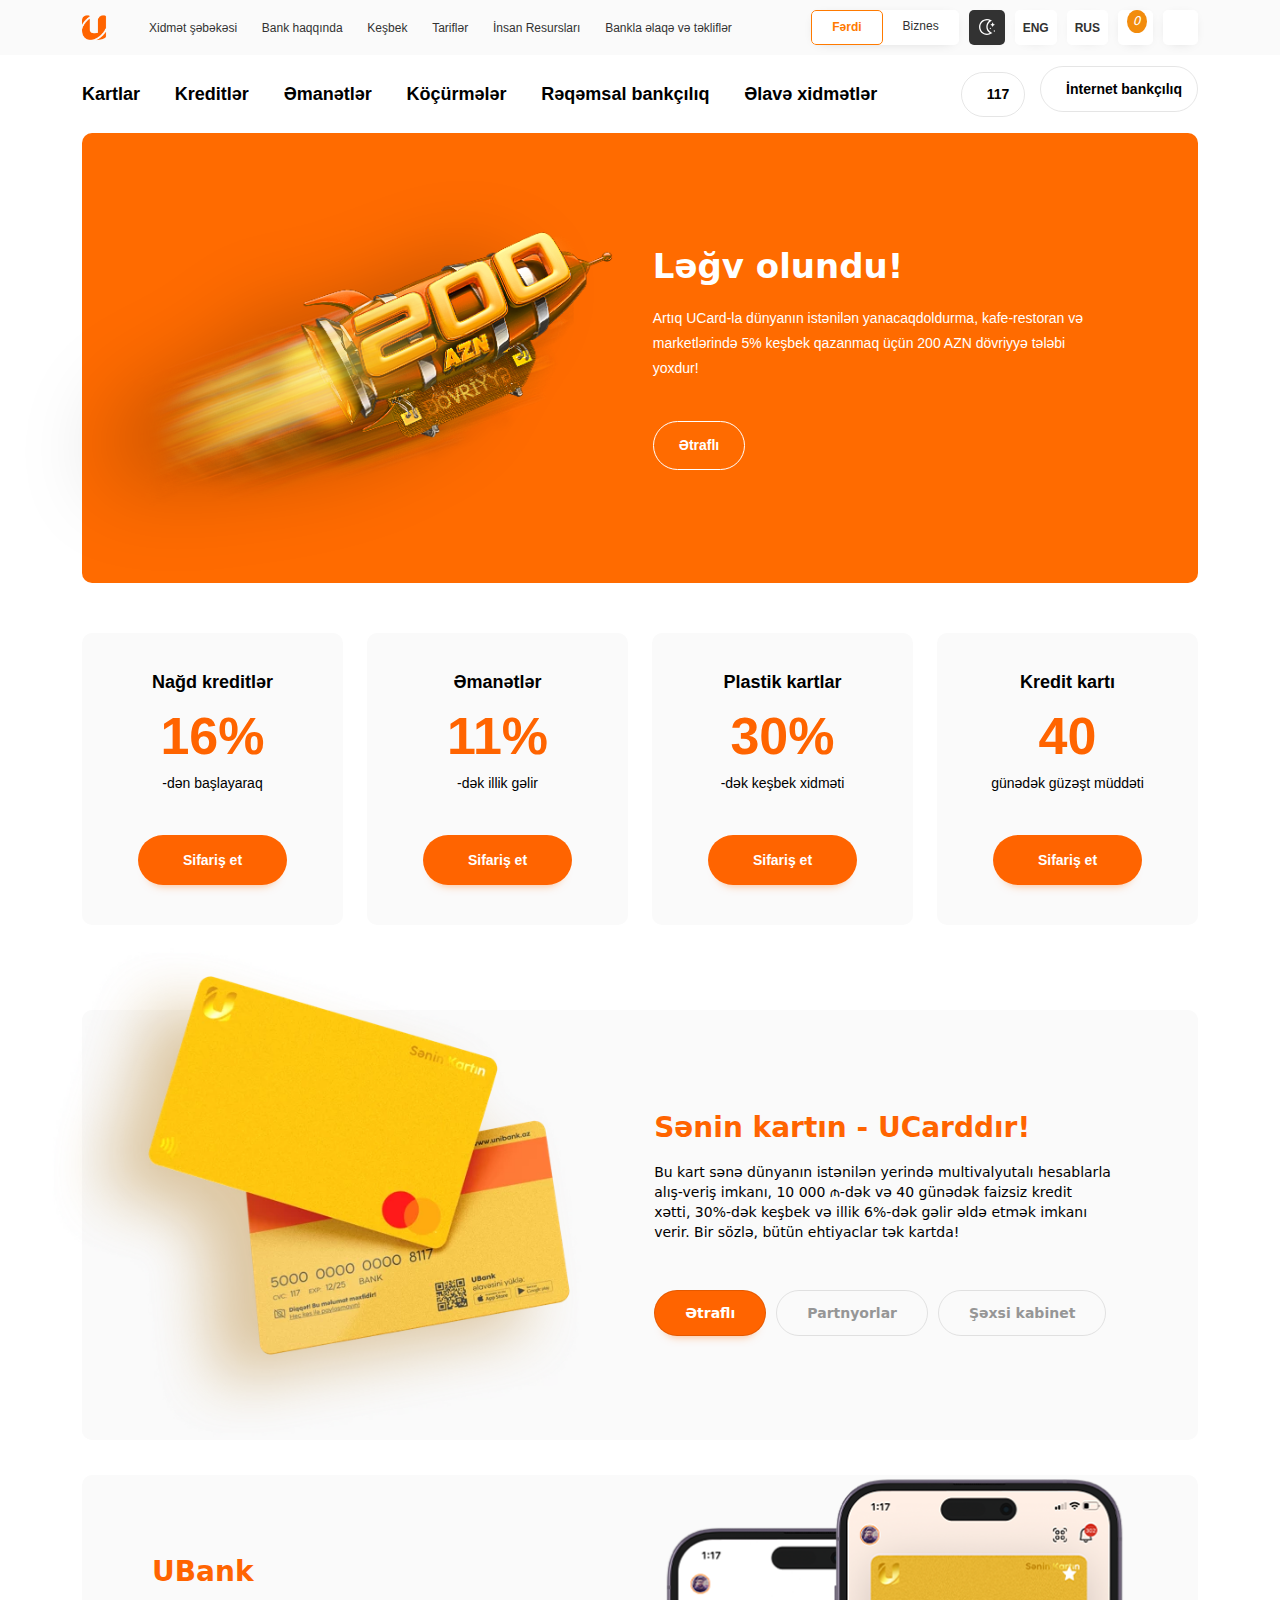
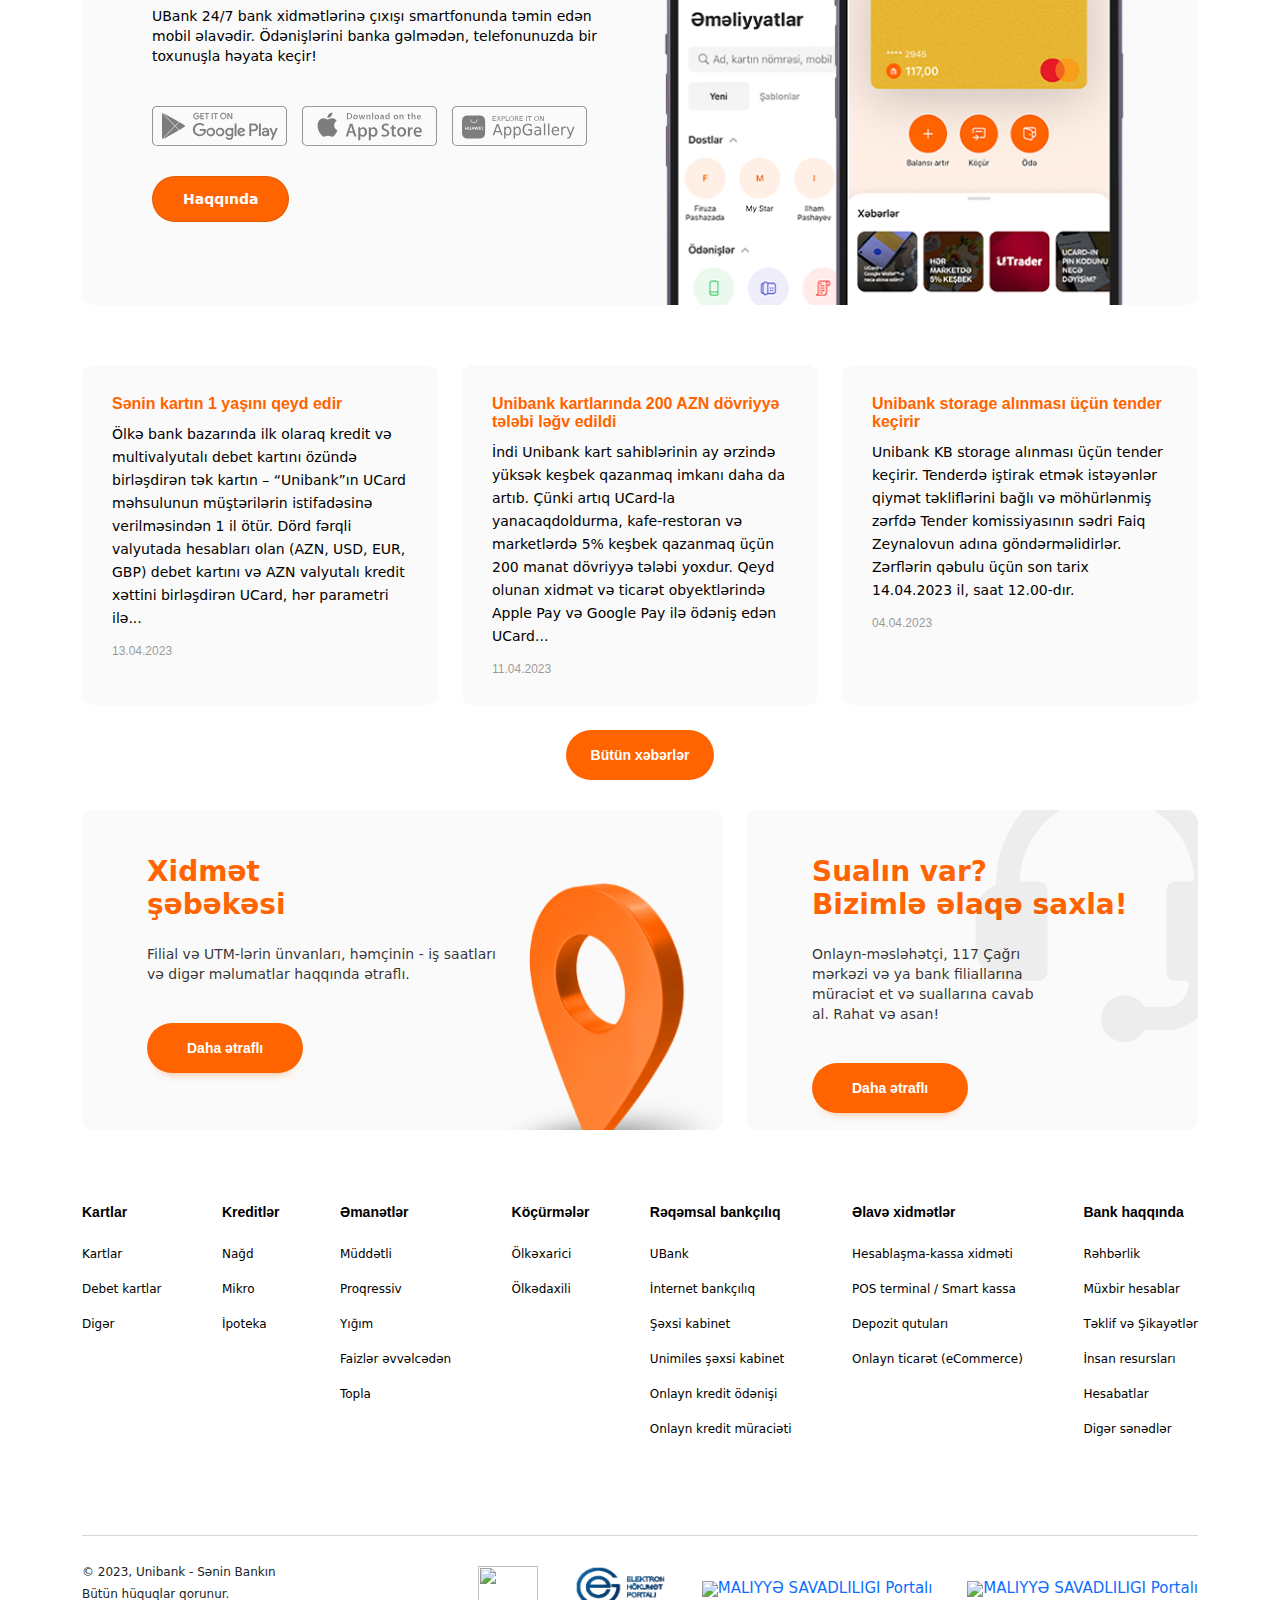
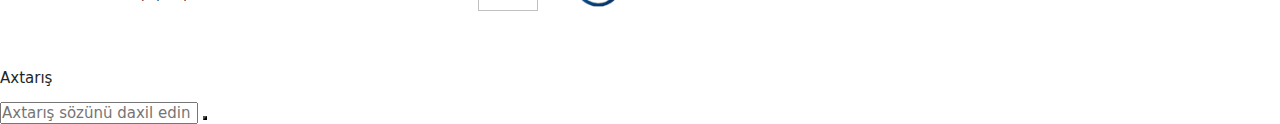
==== commit 30b32779: "Feat: added responsive.scss of index.html" ====
--- a/Final-project/assets/index.html
+++ b/Final-project/assets/index.html
@@ -18,16 +18,136 @@
 <body>
     <!-- Header section start -->
     <header>
-        <div class="wrapper">
+        <div class="header">
+            <div class="wrapper">
+                <div class="container">
+                    <div class="header-top">
+                        <div class="top-left">
+                            <div class="logo">
+                                <a href="index.html">
+                                    <img src="../assets/images/logonew-orange1.png" alt="logo">
+                                </a>
+                            </div>
+                            <div class="top-menu">
+                                <a class="top-menu-link" href="#"> Xidmət şəbəkəsi </a>
+                                <a class="top-menu-link" href="#"> Bank haqqında </a>
+                                <a class="top-menu-link" href="#"> Keşbek </a>
+                                <a class="top-menu-link" href="#"> Tariflər </a>
+                                <a class="top-menu-link" href="#"> İnsan Resursları </a>
+                                <a class="top-menu-link" href="#"> Bankla əlaqə və təkliflər </a>
+                            </div>
+                        </div>
+
+                        <div class="top-right d-flex">
+                            <div class="top-options">
+                                <a class="top-option option-active" href="#"> Fərdi </a>
+                                <a class="top-option" href="#"> Biznes </a>
+                            </div>
+                            <div class="top-mode js-mode ">
+                                <a href="#">
+                                    <?xml version="1.0" encoding="UTF-8"?>
+                                    <!-- Generator: Adobe Illustrator 24.3.0, SVG Export Plug-In . SVG Version: 6.00 Build 0)  -->
+                                    <svg xmlns="http://www.w3.org/2000/svg" xmlns:xlink="http://www.w3.org/1999/xlink"
+                                        version="1.1" id="Layer_1" x="0px" y="0px" viewBox="0 0 512 512"
+                                        style="enable-background:new 0 0 512 512;" xml:space="preserve" width="16"
+                                        height="16" fill="white">
+                                        <path
+                                            d="M256.349,511.15C115.434,511.536,0.886,397.613,0.501,256.698S114.037,1.235,254.953,0.85  c43.566-0.119,86.436,10.919,124.528,32.062l33.021,18.328l-32.829,18.711c-96.889,55.013-130.835,178.154-75.822,275.043  c21.18,37.301,53.697,66.881,92.832,84.444l34.467,15.543l-31.192,21.263C357.74,495.411,307.661,511.071,256.349,511.15z   M256.349,43.373c-117.43,0-212.626,95.196-212.626,212.626s95.196,212.626,212.626,212.626c30.519,0.005,60.67-6.657,88.346-19.519  c-112.509-74.287-143.493-225.715-69.206-338.224c13.888-21.034,30.95-39.79,50.58-55.601  C303.681,47.355,280.099,43.327,256.349,43.373z M411.566,207.095l24.813,49.606l24.835-49.606l49.606-24.813l-49.606-24.835  l-24.813-49.606l-24.835,49.606l-49.584,24.813L411.566,207.095z M490.237,362.312c-11.743,0-21.263,9.52-21.263,21.263  s9.52,21.263,21.263,21.263s21.263-9.52,21.263-21.263S501.98,362.312,490.237,362.312z M362.662,277.262  c-11.743,0-21.263,9.52-21.263,21.263s9.52,21.263,21.263,21.263c11.743,0,21.263-9.52,21.263-21.263  S374.405,277.262,362.662,277.262z" />
+                                    </svg>
+                                </a>
+                            </div>
+                            <div class="top-langs">
+                                <a href="#" class="lang-eng"> eng </a>
+                                <a href="#" class="lang-rus"> rus </a>
+                            </div>
+                            <div class="top-basket">
+                                <a href="basket.html">
+                                    <i class="fa-solid fa-basket-shopping">
+                                        <span id="count">0</span>
+                                    </i>
+                                </a>
+                            </div>
+                            <div class="top-search">
+                                <a href="#">
+                                    <i class="fa-solid fa-magnifying-glass search-icon"></i>
+                                </a>
+                            </div>
+                        </div>
+                    </div>
+                </div>
+            </div>
+
             <div class="container">
-                <div class="header-top">
-                    <div class="top-left">
-                        <div class="logo">
-                            <a href="index.html">
-                                <img src="../assets/images/logonew-orange1.png" alt="logo">
-                            </a>
-                        </div>
-                        <div class="top-menu">
+                <div class="nav-menu d-flex justify-content-between align-items-center">
+                    <div class="nav-menu-left">
+                        <a class="menu-link menu-link-first" target="_self" href="cards.html">Kartlar</a>
+                        <a class="menu-link " target="_self" href="#">Kreditlər</a>
+                        <a class="menu-link " target="_self" href="#">Əmanətlər</a>
+                        <a class="menu-link " target="_self" href="#">Köçürmələr</a>
+                        <a class="menu-link " target="_self" href="#">Rəqəmsal bankçılıq</a>
+                        <a class="menu-link " target="_self" href="#">Əlavə xidmətlər</a>
+                    </div>
+
+                    <div class="nav-menu-right">
+                        <a class="nav-tel" href=" tel:117">
+                            <i class="fa-solid fa-phone phone-icon"></i>
+                            <span style="line-height: 15px">117</span>
+                        </a>
+                        <a id="ibankingbtn" class="ibanking" target="_blank" href="#">
+                            <i class="fa-solid fa-circle-arrow-right ibanking-icon"></i>
+                            <span style="line-height: 15px"> İnternet bankçılıq</span>
+                        </a>
+                    </div>
+                </div>
+            </div>
+        </div>
+
+        <div class="mobile-header" style="position: relative;z-index: 123;">
+            <div class="container">
+                <div class="mb-header-wrapper  light">
+                    <div class="hamburger">
+                        <a href="index.html">
+                            <i class="fa-solid fa-bars"></i>
+                        </a>
+                    </div>
+
+                    <div class="mb-header-logo">
+                        <img src="../assets/images/logonew-orange1.png" alt="logo">
+                    </div>
+
+                    <div class="mb-header-right">
+                        <a class="nav-tel" href=" tel:117">
+                            <i class="fa-solid fa-phone phone-icon"></i>
+                            <span style="line-height: 15px">117</span>
+                        </a>
+                    </div>
+
+                </div>
+            </div>
+        </div>
+    </header>
+
+    <div id="js-mobile" class="mobile-menu pos-fixed d-none">
+        <div class="mobile-menu-wrapper">
+            <div class="mb-menu">
+                <div class="container">
+                    <div class="mb-menu-wrapper ">
+
+                        <div class="mb-menu-options">
+                            <a class="mb-menu-option option-active" href="#"> Fərdi </a>
+                            <a class="mb-menu-option" href="#"> Biznes </a>
+                        </div>
+
+                        <div class="mb-menu-menus">
+                            <a class="menu-link menu-link-first" target="_self" href="cards.html">Kartlar</a>
+                            <a class="menu-link " target="_self" href="#">Kreditlər</a>
+                            <a class="menu-link " target="_self" href="#">Əmanətlər</a>
+                            <a class="menu-link " target="_self" href="#">Köçürmələr</a>
+                            <a class="menu-link " target="_self" href="#">Rəqəmsal bankçılıq</a>
+                            <a class="menu-link " target="_self" href="#">Əlavə xidmətlər</a>
+                        </div>
+
+                        <div class="mb-menu-second-menus">
                             <a class="top-menu-link" href="#"> Xidmət şəbəkəsi </a>
                             <a class="top-menu-link" href="#"> Bank haqqında </a>
                             <a class="top-menu-link" href="#"> Keşbek </a>
@@ -35,71 +155,43 @@
                             <a class="top-menu-link" href="#"> İnsan Resursları </a>
                             <a class="top-menu-link" href="#"> Bankla əlaqə və təkliflər </a>
                         </div>
-                    </div>
-
-                    <div class="top-right d-flex">
-                        <div class="top-options">
-                            <a class="top-option option-active" href="#"> Fərdi </a>
-                            <a class="top-option" href="#"> Biznes </a>
-                        </div>
-                        <div class="top-mode js-mode ">
-                            <a href="#">
-                                <?xml version="1.0" encoding="UTF-8"?>
-                                <!-- Generator: Adobe Illustrator 24.3.0, SVG Export Plug-In . SVG Version: 6.00 Build 0)  -->
-                                <svg xmlns="http://www.w3.org/2000/svg" xmlns:xlink="http://www.w3.org/1999/xlink"
-                                    version="1.1" id="Layer_1" x="0px" y="0px" viewBox="0 0 512 512"
-                                    style="enable-background:new 0 0 512 512;" xml:space="preserve" width="16"
-                                    height="16" fill="white">
-                                    <path
-                                        d="M256.349,511.15C115.434,511.536,0.886,397.613,0.501,256.698S114.037,1.235,254.953,0.85  c43.566-0.119,86.436,10.919,124.528,32.062l33.021,18.328l-32.829,18.711c-96.889,55.013-130.835,178.154-75.822,275.043  c21.18,37.301,53.697,66.881,92.832,84.444l34.467,15.543l-31.192,21.263C357.74,495.411,307.661,511.071,256.349,511.15z   M256.349,43.373c-117.43,0-212.626,95.196-212.626,212.626s95.196,212.626,212.626,212.626c30.519,0.005,60.67-6.657,88.346-19.519  c-112.509-74.287-143.493-225.715-69.206-338.224c13.888-21.034,30.95-39.79,50.58-55.601  C303.681,47.355,280.099,43.327,256.349,43.373z M411.566,207.095l24.813,49.606l24.835-49.606l49.606-24.813l-49.606-24.835  l-24.813-49.606l-24.835,49.606l-49.584,24.813L411.566,207.095z M490.237,362.312c-11.743,0-21.263,9.52-21.263,21.263  s9.52,21.263,21.263,21.263s21.263-9.52,21.263-21.263S501.98,362.312,490.237,362.312z M362.662,277.262  c-11.743,0-21.263,9.52-21.263,21.263s9.52,21.263,21.263,21.263c11.743,0,21.263-9.52,21.263-21.263  S374.405,277.262,362.662,277.262z" />
-                                </svg>
-                            </a>
-                        </div>
-                        <div class="top-langs">
-                            <a href="#" class="lang-eng"> eng </a>
-                            <a href="#" class="lang-rus"> rus </a>
-                        </div>
-                        <div class="top-basket">
-                            <a href="basket.html">
-                                <i class="fa-solid fa-basket-shopping">
-                                    <span id="count">0</span>
-                                </i>
-                             </a>
-                        </div>
-                        <div class="top-search">
-                            <a href="#">
-                                <i class="fa-solid fa-magnifying-glass search-icon"></i>
-                            </a>
+
+                        <div class="mb-menu-footer d-flex">
+                            <div class="top-mode js-mode ">
+                                <a href="#">
+                                    <?xml version="1.0" encoding="UTF-8"?>
+                                    <!-- Generator: Adobe Illustrator 24.3.0, SVG Export Plug-In . SVG Version: 6.00 Build 0)  -->
+                                    <svg xmlns="http://www.w3.org/2000/svg" xmlns:xlink="http://www.w3.org/1999/xlink"
+                                        version="1.1" id="Layer_1" x="0px" y="0px" viewBox="0 0 512 512"
+                                        style="enable-background:new 0 0 512 512;" xml:space="preserve" width="16"
+                                        height="16" fill="white">
+                                        <path
+                                            d="M256.349,511.15C115.434,511.536,0.886,397.613,0.501,256.698S114.037,1.235,254.953,0.85  c43.566-0.119,86.436,10.919,124.528,32.062l33.021,18.328l-32.829,18.711c-96.889,55.013-130.835,178.154-75.822,275.043  c21.18,37.301,53.697,66.881,92.832,84.444l34.467,15.543l-31.192,21.263C357.74,495.411,307.661,511.071,256.349,511.15z   M256.349,43.373c-117.43,0-212.626,95.196-212.626,212.626s95.196,212.626,212.626,212.626c30.519,0.005,60.67-6.657,88.346-19.519  c-112.509-74.287-143.493-225.715-69.206-338.224c13.888-21.034,30.95-39.79,50.58-55.601  C303.681,47.355,280.099,43.327,256.349,43.373z M411.566,207.095l24.813,49.606l24.835-49.606l49.606-24.813l-49.606-24.835  l-24.813-49.606l-24.835,49.606l-49.584,24.813L411.566,207.095z M490.237,362.312c-11.743,0-21.263,9.52-21.263,21.263  s9.52,21.263,21.263,21.263s21.263-9.52,21.263-21.263S501.98,362.312,490.237,362.312z M362.662,277.262  c-11.743,0-21.263,9.52-21.263,21.263s9.52,21.263,21.263,21.263c11.743,0,21.263-9.52,21.263-21.263  S374.405,277.262,362.662,277.262z" />
+                                    </svg>
+                                </a>
+                            </div>
+                            <div class="top-search">
+                                <a href="#">
+                                    <i class="fa-solid fa-magnifying-glass search-icon"></i>
+                                </a>
+                            </div>
+                            <div class="top-basket">
+                                <a href="basket.html">
+                                    <i class="fa-solid fa-basket-shopping">
+                                        <span id="count">0</span>
+                                    </i>
+                                </a>
+                            </div>
+                            <div class="top-langs">
+                                <a href="#" class="lang-eng"> eng </a>
+                                <a href="#" class="lang-rus"> rus </a>
+                            </div>
                         </div>
                     </div>
                 </div>
             </div>
         </div>
-
-        <div class="container">
-            <div class="nav-menu d-flex justify-content-between align-items-center">
-                <div class="nav-menu-left">
-                    <a class="menu-link menu-link-first" target="_self" href="cards.html">Kartlar</a>
-                    <a class="menu-link " target="_self" href="#">Kreditlər</a>
-                    <a class="menu-link " target="_self" href="#">Əmanətlər</a>
-                    <a class="menu-link " target="_self" href="#">Köçürmələr</a>
-                    <a class="menu-link " target="_self" href="#">Rəqəmsal bankçılıq</a>
-                    <a class="menu-link " target="_self" href="#">Əlavə xidmətlər</a>
-                </div>
-
-                <div class="nav-menu-right">
-                    <a class="nav-tel" href=" tel:117">
-                        <i class="fa-solid fa-phone phone-icon"></i>
-                        <span style="line-height: 15px">117</span>
-                    </a>
-                    <a id="ibankingbtn" class="ibanking" target="_blank" href="#">
-                        <i class="fa-solid fa-circle-arrow-right ibanking-icon"></i>
-                        <span style="line-height: 15px"> İnternet bankçılıq</span>
-                    </a>
-                </div>
-            </div>
-        </div>
-    </header>
+    </div>
     <!-- Header section end -->
 
     <!-- Main section start -->
@@ -177,7 +269,7 @@
         <section>
             <div class="statistic">
                 <div class="container">
-                    <div class="row">
+                    <div class="row g-4">
                         <div class="col-lg-3 col-6">
                             <div class="statistic-box">
                                 <div class="statistic-caption"> Nağd kreditlər </div>
@@ -228,7 +320,7 @@
         <section>
             <div class="ucard-section">
                 <div class="container">
-                    <div class="ucard-wrapper d-flex">
+                    <div class="ucard-wrapper">
                         <div class="ucard">
                             <img class="ucard-img" src="../assets/images/ucard.webp" alt="UBank">
                         </div>
@@ -241,10 +333,14 @@
                                 etmək
                                 imkanı verir. Bir sözlə, bütün ehtiyaclar tək kartda!
                             </div>
-                            <div class="ucard-extras">
-                                <a class="btn fill-orange" href="#"> Ətraflı </a>
-                                <a class="btn" href="#"> Partnyorlar </a>
-                                <a class="btn" href="#"> Şəxsi kabinet </a>
+                            <div class="ucard-extras d-flex">
+                                <div style="margin-right: 10px;" class="mt-2">
+                                    <a class="btn btn-extra fill-orange" href="#"> Ətraflı </a>
+                                </div>
+                                <div class="d-flex justify-content-between mt-2">
+                                    <a style="margin-right: 10px;" class="btn-extra" href="#"> Partnyorlar </a>
+                                    <a class="btn-extra" href="#"> Şəxsi kabinet </a>
+                                </div>
                             </div>
                         </div>
                     </div>
@@ -276,11 +372,11 @@
                                 </a>
                             </div>
                             <div class="ucard-extras">
-                                <a class="btn fill-orange" href="#"> Haqqında </a>
-                            </div>
-                        </div>
-                        <div class="ucard">
-                            <img class="ucard-img" src="../assets/images/appbar2.png" alt="UBank">
+                                <a class="btn-extra fill-orange" href="#"> Haqqında </a>
+                            </div>
+                        </div>
+                        <div id="ubank" class="ucard">
+                            <img class="ucard-img ubank-img" src="../assets/images/appbar2.png" alt="UBank">
                         </div>
                     </div>
                 </div>
@@ -301,7 +397,7 @@
             <div class="news">
                 <div class="container">
                     <div class="news-wrapper">
-                        <div class="row">
+                        <div class="row g-4">
                             <div class="col-lg-4">
                                 <div class="news-card">
                                     <div class="news-text">
@@ -360,7 +456,7 @@
         <section>
             <div class="network">
                 <div class="container">
-                    <div class="row">
+                    <div class="row g-4">
                         <div class="col-lg-7">
                             <div class="network-location">
                                 <div class="network-location-img">
@@ -518,6 +614,27 @@
     </footer>
     <!-- Footer section end -->
 
+    <div class="searchmodal">
+        <div class="searchmodal-wrapper">
+            <div class="searchmodal-body">
+                <div class="searchmodal-body-close">
+                    <i class="fa-solid fa-x"></i>
+                </div>
+                <p class="searchmodal-text">Axtarış</p>
+                <div class="searchmodal-fieldgroup">
+                    <form>
+                        <input type="text" placeholder="Axtarış sözünü daxil edin" class="fieldgroup__inp">
+                        <button class="fieldgroup-btn">
+                            <i class="fa-solid fa-magnifying-glass"></i>
+                        </button>
+                    </form>
+                </div>
+            </div>
+            <div class="searchmodal-footer">
+            </div>
+        </div>
+    </div>
+
     <script src="../assets/js/jquery.js"></script>
     <!-- <script type="text/javascript" src="//cdn.jsdelivr.net/npm/slick-carousel@1.8.1/slick/slick.min.js"></script> -->
     <script src="../assets/js/cards.js"></script>
--- a/Final-project/assets/css/style.css
+++ b/Final-project/assets/css/style.css
@@ -153,6 +153,14 @@
   color: #323232;
 }
 
+.mobile-header {
+  display: none;
+}
+
+.active {
+  display: block !important;
+}
+
 .nav-menu .nav-menu-left {
   float: left;
 }
@@ -374,6 +382,7 @@
   background: #fafafa;
   border-radius: 10px;
   align-items: center;
+  display: flex;
 }
 .ucard-section .ucard-wrapper .ucard {
   width: 45%;
@@ -418,7 +427,7 @@
   width: 135px;
   height: 40px;
 }
-.ucard-section .ucard-wrapper .ucard-text .ucard-extras .btn, .ucard-section .ucard-wrapper .ucard-text .ucard-extras #content .content-box #btn-submit, #content .content-box .ucard-section .ucard-wrapper .ucard-text .ucard-extras #btn-submit, .ucard-section .ucard-wrapper .ucard-text .ucard-extras #content .content-box #btn-clear, #content .content-box .ucard-section .ucard-wrapper .ucard-text .ucard-extras #btn-clear, .ucard-section .ucard-wrapper .ucard-text .ucard-extras .empty-basket a, .empty-basket .ucard-section .ucard-wrapper .ucard-text .ucard-extras a, .ucard-section .ucard-wrapper .ucard-text .ucard-extras .commoncards-card .commoncards-text .button, .commoncards-card .commoncards-text .ucard-section .ucard-wrapper .ucard-text .ucard-extras .button, .ucard-section .ucard-wrapper .ucard .ucard-text .ucard-extras .ucard-header .button, .ucard .ucard-section .ucard-wrapper .ucard-text .ucard-extras .ucard-header .button, .ucard-section .ucard-wrapper .ucard .ucard-text .ucard-header .ucard-extras .button, .ucard .ucard-section .ucard-wrapper .ucard-text .ucard-header .ucard-extras .button {
+.ucard-section .ucard-wrapper .ucard-text .ucard-extras .btn-extra {
   display: inline-block;
   padding: 14px 30px;
   font-size: 14px;
@@ -560,7 +569,8 @@
   pointer-events: none;
 }
 
-.btn, #content .content-box #btn-submit, #content .content-box #btn-clear, .empty-basket a, .commoncards-card .commoncards-text .button, .ucard .ucard-text .ucard-header .button {
+.btn, #content .content-box a, #content .content-box #btn-submit,
+#content .content-box #btn-clear, .empty-basket a, .commoncards-card .commoncards-text .button, .ucard .ucard-text .ucard-header .button {
   display: inline-block;
   padding: 14px 30px;
   font-size: 14px;
@@ -775,6 +785,344 @@
   margin-bottom: 10px;
   color: #000;
 }
-#content .content-box #btn-submit, #content .content-box #btn-clear {
+#content .content-box #btn-submit,
+#content .content-box #btn-clear {
   border: 1px solid transparent;
+}
+@media (max-width: 576px) {
+  .header {
+    display: none;
+  }
+  .mobile-header {
+    display: block !important;
+    padding: 15px 0 16px;
+    margin-top: 10px;
+    height: 55px;
+  }
+  .mobile-header .mb-header-wrapper {
+    display: flex;
+    align-items: center;
+    justify-content: space-between;
+  }
+  .mobile-header .mb-header-wrapper .hamburger {
+    margin-right: 35px;
+    width: 45px;
+    height: 45px;
+    border-radius: 50%;
+    background: #f5f5f6;
+    display: flex;
+    justify-content: center;
+    align-items: center;
+    cursor: pointer;
+  }
+  .mobile-header .mb-header-wrapper .hamburger i {
+    color: #000;
+  }
+  .mobile-header .mb-header-wrapper .mb-header-logo img {
+    width: 29px;
+    height: 30px;
+  }
+  .mobile-header .mb-header-wrapper .mb-header-right {
+    background: #f5f5f6;
+    border: none;
+    line-height: 45px;
+    display: inline-flex;
+    align-items: center;
+    height: 45px;
+    padding: 8px 20px;
+    border-radius: 25px;
+  }
+  .mobile-header .mb-header-wrapper .mb-header-right span {
+    font-family: CocoSharp, Arial;
+    font-weight: 700;
+    font-size: 14px;
+    color: #000 !important;
+  }
+  .mobile-header .mb-header-wrapper .mb-header-right i {
+    color: #ff6b00;
+  }
+  .mobile-menu {
+    background: #fafafa;
+    height: calc(100vh - 55px);
+  }
+  .mb-menu-wrapper {
+    flex-direction: column;
+    margin-top: 15px;
+    padding-top: 15px;
+    display: flex;
+    justify-content: space-between;
+    align-items: center;
+  }
+  .mb-menu-wrapper .mb-menu-options {
+    transform: scale(1) translateY(0);
+    opacity: 1;
+    transition-delay: 70ms;
+    margin-bottom: 20px;
+    display: inline-flex;
+    line-height: 20px;
+    font-family: CocoSharp, Arial;
+    font-weight: 400;
+    font-size: 20px;
+    box-shadow: 0 2px 14px -8px rgba(0, 0, 0, 0.3);
+    border-radius: 5px;
+    overflow: hidden;
+    height: 35px;
+    transition: transform 0.5s cubic-bezier(0.4, 0.01, 0.165, 0.99), opacity 0.6s cubic-bezier(0.4, 0.01, 0.165, 0.99);
+  }
+  .mb-menu-wrapper .mb-menu-options .option-active {
+    opacity: 1;
+    font-weight: 600;
+    color: #FF7A00 !important;
+    border-radius: 5px;
+    border: 1px solid #FF7A00 !important;
+  }
+  .mb-menu-wrapper .mb-menu-options .mb-menu-option {
+    line-height: 12px;
+    font-family: CocoSharp, Arial;
+    font-weight: 400;
+    font-size: 12px;
+    color: #323232;
+    background: #fff;
+    padding: 10px 20px;
+    border: 1px solid transparent;
+  }
+  .mb-menu-wrapper .mb-menu-menus {
+    width: 100%;
+    text-align: center;
+  }
+  .mb-menu-wrapper .mb-menu-menus .menu-link {
+    transform: scale(1) translateY(0);
+    opacity: 1;
+    transition: transform 0.5s cubic-bezier(0.4, 0.01, 0.165, 0.99), opacity 0.6s cubic-bezier(0.4, 0.01, 0.165, 0.99);
+    font-size: 20px;
+    display: block;
+    color: #000;
+    line-height: 18px;
+    font-family: CocoSharp, Arial;
+    font-weight: 700;
+    padding: 10px 0;
+    border-bottom: 1px solid rgba(255, 255, 255, 0.2);
+  }
+  .mb-menu-wrapper .mb-menu-menus:nth-child(1) {
+    transition-delay: 0.21s;
+  }
+  .mb-menu-wrapper .mb-menu-menus:nth-child(2) {
+    transition-delay: 0.28s;
+  }
+  .mb-menu-wrapper .mb-menu-menus:nth-child(3) {
+    transition-delay: 0.35s;
+  }
+  .mb-menu-wrapper .mb-menu-menus:nth-child(1) {
+    transition-delay: 0.42s;
+  }
+  .mb-menu-wrapper .mb-menu-menus:nth-child(5) {
+    transition-delay: 0.49s;
+  }
+  .mb-menu-wrapper .mb-menu-menus:nth-child(6) {
+    transition-delay: 0.56s;
+  }
+  .mb-menu-wrapper .mb-menu-second-menus {
+    transform: scale(1) translateY(0);
+    opacity: 1;
+    transition-delay: 0.56s;
+    transition: transform 0.5s cubic-bezier(0.4, 0.01, 0.165, 0.99), opacity 0.6s cubic-bezier(0.4, 0.01, 0.165, 0.99);
+    width: 100%;
+    text-align: center;
+  }
+  .mb-menu-wrapper .mb-menu-second-menus a {
+    border: none;
+    color: rgba(0, 0, 0, 0.4);
+    border-radius: 0;
+    border-bottom: 1px solid rgba(255, 255, 255, 0.2);
+    display: block;
+    margin: 0;
+    font-weight: 400;
+    font-size: 14px;
+    line-height: 20px;
+    padding: 12px 0;
+  }
+  .mb-menu-wrapper .mb-menu-footer {
+    transform: scale(1) translateY(0);
+    opacity: 1;
+    transition-delay: 0.14s;
+    transition: transform 0.5s cubic-bezier(0.4, 0.01, 0.165, 0.99), opacity 0.6s cubic-bezier(0.4, 0.01, 0.165, 0.99);
+    text-align: center;
+  }
+  .mb-menu-wrapper .mb-menu-footer .top-mode {
+    padding: 0 10px;
+    display: inline-flex;
+    border-radius: 5px;
+    box-shadow: 0 2px 14px -10px rgba(0, 0, 0, 0.3);
+    background-color: #323232;
+    height: 35px;
+    justify-content: center;
+    align-items: center;
+  }
+  .mb-menu-wrapper .mb-menu-footer .top-search {
+    margin-left: 10px;
+    cursor: pointer;
+    box-shadow: 0 2px 14px -8px rgba(0, 0, 0, 0.3);
+    width: 35px;
+    display: inline-flex;
+    justify-content: center;
+    align-items: center;
+    height: 35px;
+    background: #fff;
+    border-radius: 5px;
+  }
+  .mb-menu-wrapper .mb-menu-footer .top-search i {
+    color: #323232;
+  }
+  .mb-menu-wrapper .mb-menu-footer .top-basket {
+    margin-left: 10px;
+    box-shadow: 0 2px 14px -8px rgba(0, 0, 0, 0.3);
+    width: 35px;
+    display: inline-flex;
+    justify-content: center;
+    align-items: center;
+    height: 35px;
+    background: #fff;
+    border-radius: 5px;
+  }
+  .mb-menu-wrapper .mb-menu-footer .top-basket i {
+    color: #323232;
+    position: relative;
+  }
+  .mb-menu-wrapper .mb-menu-footer .top-basket i #count {
+    position: absolute;
+    font-size: 12px;
+    background-color: #F28C0D;
+    color: #ffffff;
+    padding: 4px 6px;
+    border-radius: 100%;
+    top: -18px;
+    right: -11px;
+  }
+  .mb-menu-wrapper .mb-menu-footer .top-langs {
+    display: inline-flex;
+    align-items: center;
+    border-radius: 5px;
+    height: 35px;
+    margin-left: 10px;
+  }
+  .mb-menu-wrapper .mb-menu-footer .top-langs .lang-eng,
+  .mb-menu-wrapper .mb-menu-footer .top-langs .lang-rus {
+    line-height: 12px;
+    font-weight: 600;
+    font-size: 12px;
+    box-shadow: 0 2px 14px -10px rgba(0, 0, 0, 0.3);
+    display: inline-flex;
+    justify-content: center;
+    align-items: center;
+    text-transform: uppercase;
+    color: #323232;
+    padding: 0 8px;
+    margin-right: 10px;
+    height: 35px;
+    background: #fff;
+    border-radius: 5px;
+    font-family: CocoSharp, Arial;
+  }
+  .statistic .statistic-box {
+    padding: 25px 0;
+  }
+  .statistic .statistic-box .statistic-caption {
+    font-size: 14px;
+  }
+  .statistic .statistic-box .statistic-value {
+    font-size: 32px;
+  }
+  .statistic .statistic-box .statistic-desc {
+    font-size: 10px;
+    margin-bottom: 20px;
+  }
+  .ucard-wrapper {
+    display: block !important;
+  }
+  .ucard-wrapper .ucard {
+    height: 170px !important;
+    width: auto !important;
+  }
+  .ucard-wrapper .ucard .ucard-img {
+    width: auto;
+    float: right !important;
+    max-width: 90% !important;
+    height: auto !important;
+    right: 40px !important;
+  }
+  .ucard-wrapper .ucard-text {
+    width: 100% !important;
+    float: none;
+    padding-right: 20px !important;
+    padding-left: 30px !important;
+    padding-top: 10px;
+    margin-top: 20px !important;
+  }
+  .ucard-wrapper .ucard-text .ucard-header {
+    font-size: 20px !important;
+    line-height: normal !important;
+    margin-bottom: 10px !important;
+  }
+  .ucard-wrapper .ucard-text .ucard-desc {
+    margin-bottom: 20px !important;
+    font-size: 12px !important;
+    line-height: normal !important;
+  }
+  .ucard-wrapper .ucard-text .links {
+    margin-bottom: 10px !important;
+    display: flex;
+    justify-content: space-between;
+  }
+  .ucard-wrapper .ucard-text .links a {
+    margin-right: 3px !important;
+  }
+  .ucard-wrapper .ucard-text .links a img {
+    width: 90px !important;
+    height: 25px !important;
+  }
+  .ucard-wrapper .ucard-text .ucard-extras {
+    display: block !important;
+  }
+  .ucard-wrapper .ucard-text .ucard-extras .btn-extra {
+    font-size: 12px !important;
+    padding: 14px 42px !important;
+    margin-bottom: 20px;
+  }
+  .ucard-wrapper .ucard-text .ucard-extras .fill-orange {
+    padding: 14px 140px !important;
+  }
+  .ucard-wrapper .ucard-text #ubank .ubank-img {
+    width: 290px !important;
+    height: auto !important;
+  }
+  .network-location-img {
+    width: 40% !important;
+  }
+  .network-location-img img {
+    height: 200px !important;
+  }
+  .network-header {
+    font-size: 20px !important;
+    line-height: 28px !important;
+  }
+  .network-summary {
+    width: 70% !important;
+    font-size: 12px !important;
+  }
+  .network-btn {
+    padding: 13px 35px !important;
+    line-height: normal !important;
+    font-size: 12px !important;
+  }
+  .footer {
+    padding: 0 !important;
+  }
+  .footer .footer-menu,
+  .footer .footer-bottom {
+    display: none !important;
+  }
+  .footer .footer-links {
+    display: flex;
+    justify-content: center;
+  }
 }/*# sourceMappingURL=style.css.map */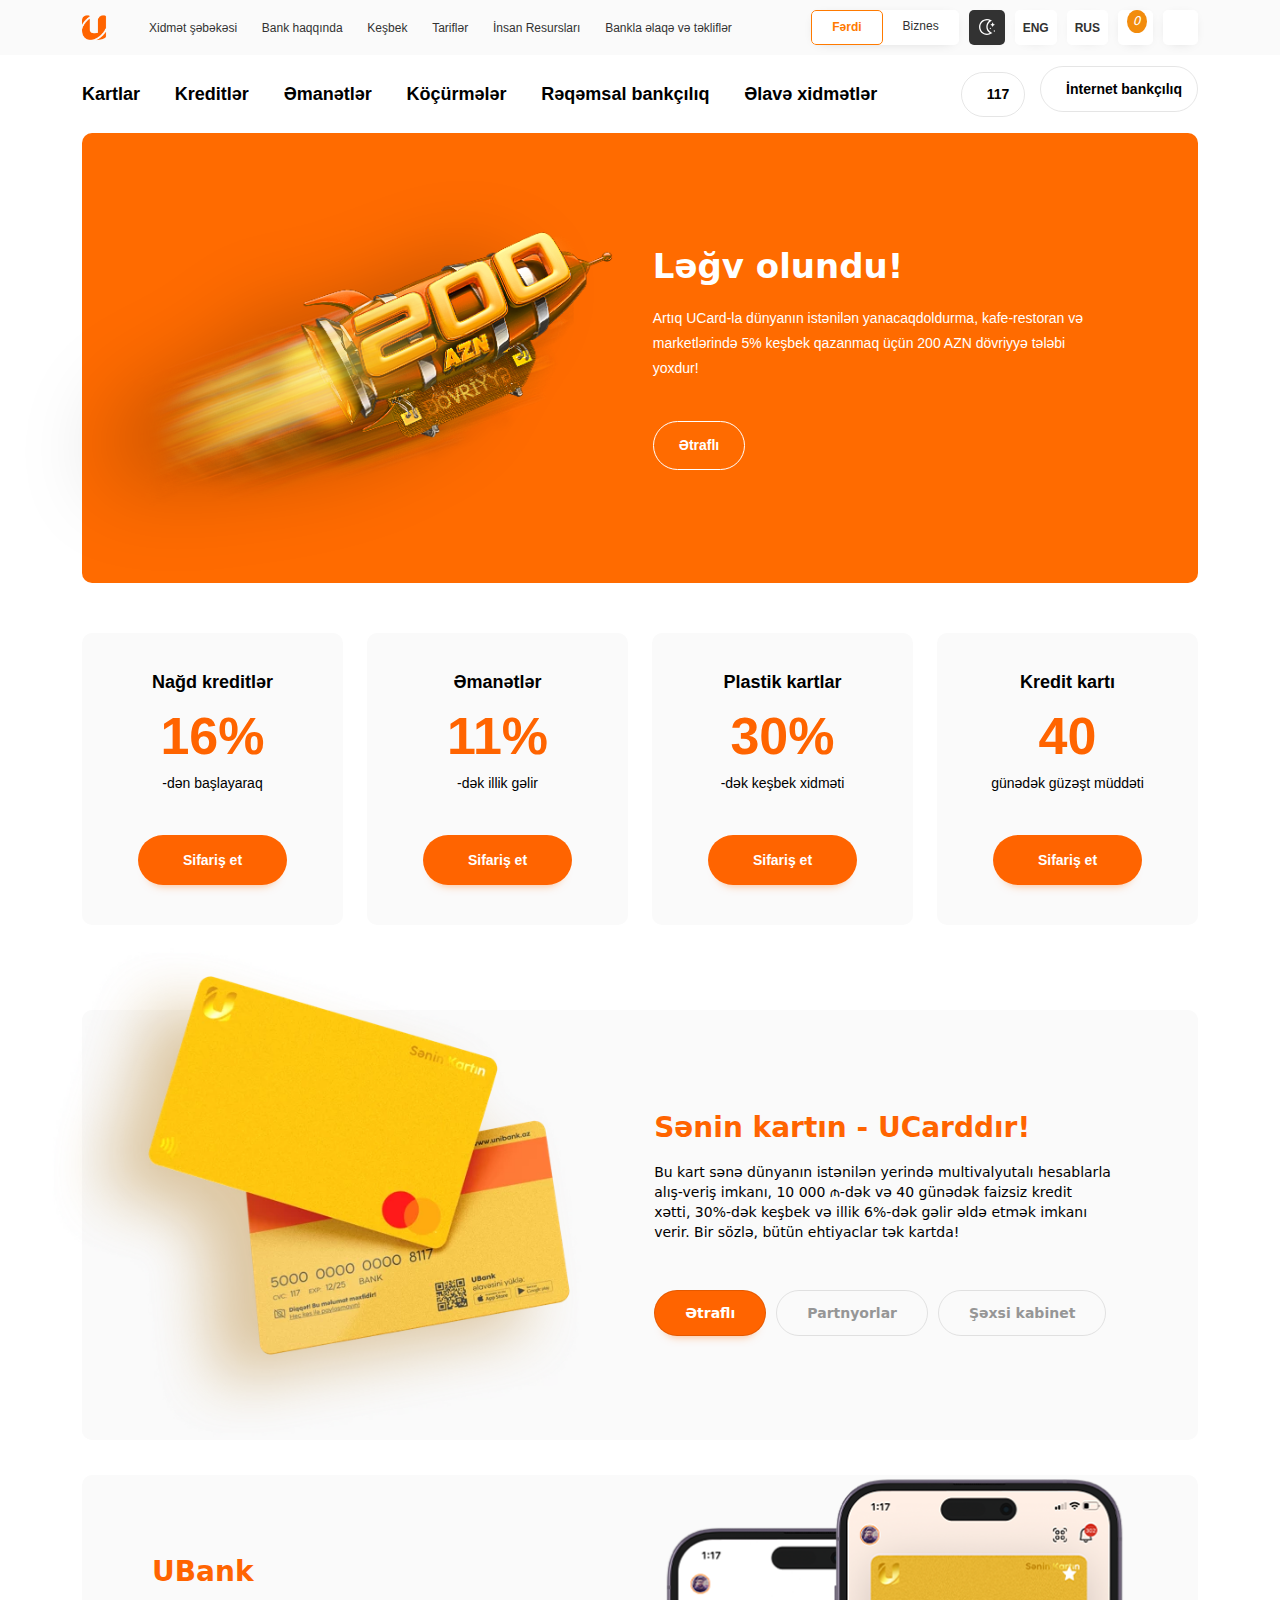
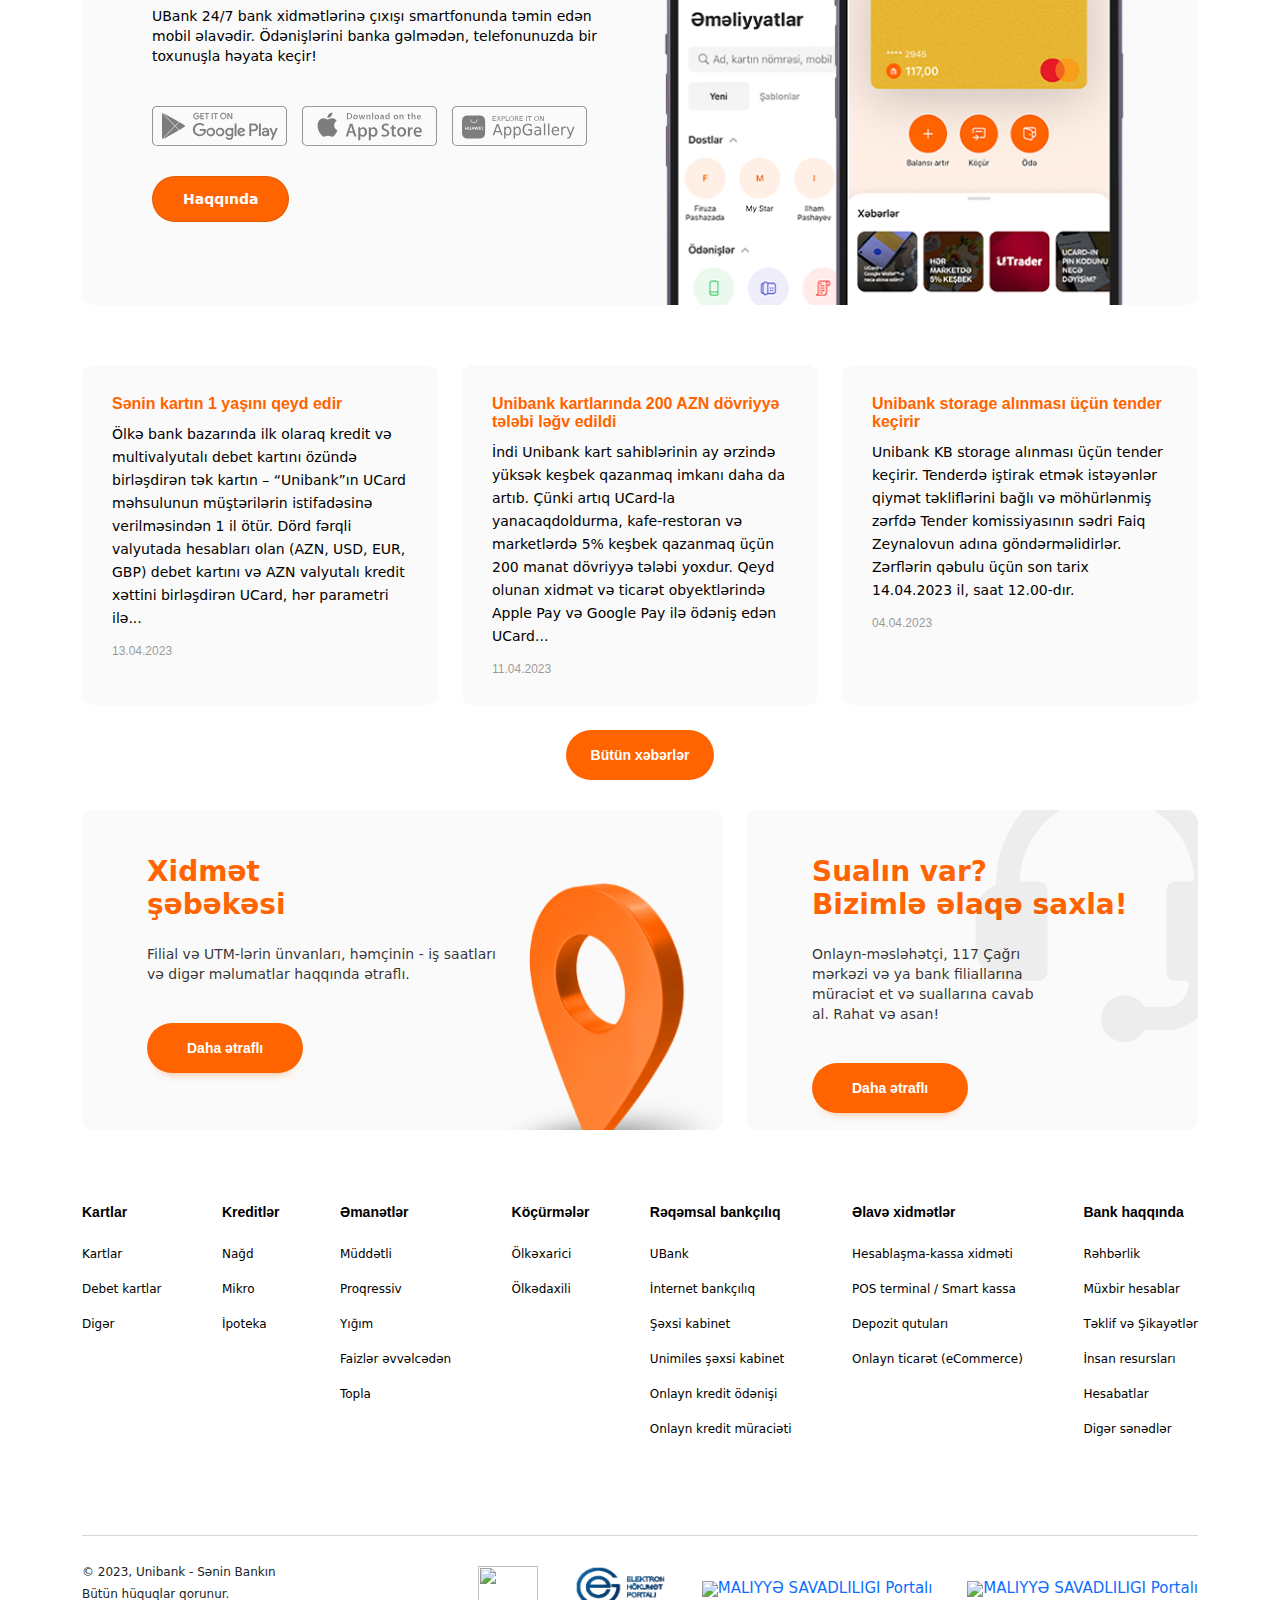
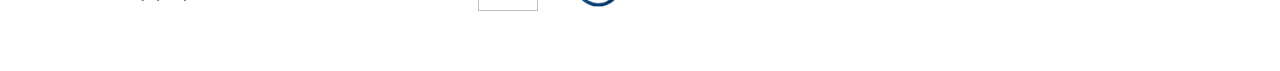
==== commit 607e5bf0: "Feat: added locations.html, locations.scss, locations.js" ====
--- a/Final-project/assets/index.html
+++ b/Final-project/assets/index.html
@@ -29,7 +29,7 @@
                                 </a>
                             </div>
                             <div class="top-menu">
-                                <a class="top-menu-link" href="#"> Xidmət şəbəkəsi </a>
+                                <a class="top-menu-link" href="locations.html"> Xidmət şəbəkəsi </a>
                                 <a class="top-menu-link" href="#"> Bank haqqında </a>
                                 <a class="top-menu-link" href="#"> Keşbek </a>
                                 <a class="top-menu-link" href="#"> Tariflər </a>
@@ -102,11 +102,11 @@
             </div>
         </div>
 
-        <div class="mobile-header" style="position: relative;z-index: 123;">
+        <div class="mobile-header" style="position: relative; z-index: 123;">
             <div class="container">
                 <div class="mb-header-wrapper  light">
                     <div class="hamburger">
-                        <a href="index.html">
+                        <a href="#">
                             <i class="fa-solid fa-bars"></i>
                         </a>
                     </div>
@@ -127,7 +127,7 @@
         </div>
     </header>
 
-    <div id="js-mobile" class="mobile-menu pos-fixed d-none">
+    <div id="js-mobile" class="mobile-menu pos-fixed passive">
         <div class="mobile-menu-wrapper">
             <div class="mb-menu">
                 <div class="container">
@@ -614,23 +614,23 @@
     </footer>
     <!-- Footer section end -->
 
-    <div class="searchmodal">
-        <div class="searchmodal-wrapper">
-            <div class="searchmodal-body">
-                <div class="searchmodal-body-close">
+    <div id="js-search" class="search-content passive">
+        <div class="search-content-wrapper">
+            <div class="search-content-body">
+                <div class="search-content-body-close">
                     <i class="fa-solid fa-x"></i>
                 </div>
-                <p class="searchmodal-text">Axtarış</p>
-                <div class="searchmodal-fieldgroup">
+                <p class="search-content-text">Axtarış</p>
+                <div class="search-content-field">
                     <form>
-                        <input type="text" placeholder="Axtarış sözünü daxil edin" class="fieldgroup__inp">
-                        <button class="fieldgroup-btn">
+                        <input type="text" placeholder="Axtarış sözünü daxil edin" class="inp">
+                        <button class="field-btn">
                             <i class="fa-solid fa-magnifying-glass"></i>
                         </button>
                     </form>
                 </div>
             </div>
-            <div class="searchmodal-footer">
+            <div class="search-content-footer">
             </div>
         </div>
     </div>
--- a/Final-project/assets/css/style.css
+++ b/Final-project/assets/css/style.css
@@ -161,6 +161,10 @@
   display: block !important;
 }
 
+.passive {
+  display: none;
+}
+
 .nav-menu .nav-menu-left {
   float: left;
 }
@@ -267,6 +271,73 @@
 }
 .footer .footer-bottom .bottom-right a {
   margin-left: 30px;
+}
+
+.body-noscroll {
+  overflow-y: hidden;
+}
+
+.search-content {
+  background: rgba(0, 0, 0, 0.47);
+  height: 100vh;
+  position: absolute;
+  top: 0;
+  left: 0;
+  width: 100%;
+  z-index: 20;
+  transition: all 0.4s ease-in-out;
+}
+.search-content .search-content-body {
+  padding-top: 85px;
+  padding-bottom: 50px;
+  background: #fff;
+  margin: auto;
+}
+.search-content .search-content-body .search-content-body-close {
+  margin-bottom: 40px;
+  text-align: center;
+}
+.search-content .search-content-body .search-content-body-close i {
+  cursor: pointer;
+  font-size: 16px;
+}
+.search-content .search-content-body .search-content-text {
+  margin-bottom: 15px;
+  font-size: 22px;
+  line-height: 28px;
+  text-align: center;
+}
+.search-content .search-content-body .search-content-field {
+  width: 50%;
+  margin: auto;
+  position: relative;
+  padding-bottom: 15px;
+}
+.search-content .search-content-body .search-content-field .inp {
+  width: 100%;
+  background: 0 0;
+  font-family: CocoSharp, Arial;
+  font-size: 14px;
+  line-height: 40px;
+  border-radius: 40px;
+  color: rgba(0, 0, 0, 0.3);
+  padding: 0 30px;
+  border: 1px solid rgba(50, 50, 50, 0.1);
+}
+.search-content .search-content-body .search-content-field .field-btn {
+  background: 0 0;
+  border: none;
+  position: absolute;
+  top: 9px;
+  right: 35px;
+  padding: 0;
+  margin: 0;
+  cursor: pointer;
+}
+.search-content .search-content-body .search-content-field .field-btn i {
+  font-size: 24px;
+  line-height: 24px;
+  color: #FF6400;
 }
 
 .slider {
@@ -789,6 +860,160 @@
 #content .content-box #btn-clear {
   border: 1px solid transparent;
 }
+.loc-active {
+  border: 2px solid #FF6400 !important;
+  margin-bottom: 20px;
+  margin-top: 10px;
+  border-radius: 25px;
+  color: #FF6400 !important;
+  background-position: center;
+  background-repeat: no-repeat;
+  background-size: 100%;
+  position: relative;
+}
+.loc-active::after {
+  background: #fff;
+  position: absolute;
+  bottom: -4px;
+  transform: rotateZ(-45deg) translate(-50%);
+  width: 16px;
+  height: 16px;
+  border-left: 2px solid #FF6400;
+  border-bottom: 2px solid #FF6400;
+  content: "";
+  left: 50%;
+}
+
+.locations .loc-header {
+  position: relative;
+}
+.locations .loc-header h1 {
+  font-size: 32px;
+  line-height: 32px;
+  font-weight: 800;
+  color: #FF6400;
+}
+.locations .loc-header .locations-links {
+  margin: 10px 0 15px;
+}
+.locations .loc-header .locations-links .locations-item {
+  padding: 16px;
+  line-height: 14px;
+  font-size: 14px;
+  color: #a1a1a1;
+  text-decoration: none;
+  margin-right: 5px;
+  margin-left: 5px;
+  display: inline-block;
+  border-radius: 25px;
+  border: 2px solid #969696;
+  font-weight: 700;
+  font-family: CocoSharp, Arial;
+}
+
+.locations-content {
+  margin-top: 20px;
+}
+.locations-content .content-wrapper {
+  border-radius: 10px;
+  position: relative;
+  transition: 0.1s linear;
+  cursor: pointer;
+}
+.locations-content .content-wrapper .content {
+  color: #000;
+  line-height: 33px;
+  margin-bottom: 15px;
+  width: 100%;
+  display: flex;
+  padding: 35px 65px;
+  background: #fafafa;
+  border-radius: 10px;
+  transition: 0.3s;
+}
+.locations-content .content-wrapper .content:hover {
+  background: #ff6400;
+  color: #fff;
+}
+.locations-content .content-wrapper .content:hover .locations-extra .clock-icon {
+  color: #fff;
+}
+.locations-content .content-wrapper .content:hover .locations-extra .info-box {
+  border-color: #fff;
+}
+.locations-content .content-wrapper .content:hover .locations-extra .info-box i {
+  color: #fff;
+}
+.locations-content .content-wrapper .content .locations-name {
+  display: table-cell;
+  line-height: 20px;
+  font-weight: 400;
+  font-size: 20px;
+  vertical-align: top;
+  width: 40%;
+}
+.locations-content .content-wrapper .content .locations-name .title {
+  font-weight: 700;
+}
+.locations-content .content-wrapper .content .locations-name .address {
+  font-size: 14px;
+  line-height: 21px;
+}
+.locations-content .content-wrapper .content .locations-extra {
+  display: flex;
+  align-items: center;
+  font-weight: 400;
+  font-size: 14px;
+  line-height: 16px;
+  width: 30%;
+}
+.locations-content .content-wrapper .content .locations-extra .time {
+  font-weight: 500;
+}
+.locations-content .content-wrapper .content .locations-extra .clock-icon {
+  font-size: 40px;
+  color: #FF6400;
+  margin-right: 20px;
+}
+.locations-content .content-wrapper .content .locations-extra .info-box {
+  margin-right: 20px;
+  padding: 8px 13px;
+  border-radius: 50%;
+  border: 4px solid #FF6400;
+}
+.locations-content .content-wrapper .content .locations-extra .info-box i {
+  color: #FF6400;
+}
+
+#warning {
+  border-radius: 10px;
+  font-family: CocoSharp, Arial;
+  font-weight: 400;
+  line-height: 16px;
+  background: #FF6400;
+  padding: 25px 65px;
+  font-size: 14px;
+  color: #fff;
+}
+#warning .last-content {
+  display: flex;
+  align-items: center;
+}
+#warning .last-content i {
+  font-size: 18px;
+  margin-right: 10px;
+}
+#warning .last-content .text {
+  line-height: 18px;
+  font-family: CocoSharp, Arial;
+  font-weight: 700;
+  font-size: 14px;
+  color: #fff;
+}
+#warning .last-content .text p {
+  margin: 0;
+}
+
 @media (max-width: 576px) {
   .header {
     display: none;
@@ -845,7 +1070,7 @@
     background: #fafafa;
     height: calc(100vh - 55px);
   }
-  .mb-menu-wrapper {
+  .mobile-menu .mb-menu-wrapper {
     flex-direction: column;
     margin-top: 15px;
     padding-top: 15px;
@@ -853,7 +1078,7 @@
     justify-content: space-between;
     align-items: center;
   }
-  .mb-menu-wrapper .mb-menu-options {
+  .mobile-menu .mb-menu-wrapper .mb-menu-options {
     transform: scale(1) translateY(0);
     opacity: 1;
     transition-delay: 70ms;
@@ -869,14 +1094,14 @@
     height: 35px;
     transition: transform 0.5s cubic-bezier(0.4, 0.01, 0.165, 0.99), opacity 0.6s cubic-bezier(0.4, 0.01, 0.165, 0.99);
   }
-  .mb-menu-wrapper .mb-menu-options .option-active {
+  .mobile-menu .mb-menu-wrapper .mb-menu-options .option-active {
     opacity: 1;
     font-weight: 600;
     color: #FF7A00 !important;
     border-radius: 5px;
     border: 1px solid #FF7A00 !important;
   }
-  .mb-menu-wrapper .mb-menu-options .mb-menu-option {
+  .mobile-menu .mb-menu-wrapper .mb-menu-options .mb-menu-option {
     line-height: 12px;
     font-family: CocoSharp, Arial;
     font-weight: 400;
@@ -886,11 +1111,11 @@
     padding: 10px 20px;
     border: 1px solid transparent;
   }
-  .mb-menu-wrapper .mb-menu-menus {
+  .mobile-menu .mb-menu-wrapper .mb-menu-menus {
     width: 100%;
     text-align: center;
   }
-  .mb-menu-wrapper .mb-menu-menus .menu-link {
+  .mobile-menu .mb-menu-wrapper .mb-menu-menus .menu-link {
     transform: scale(1) translateY(0);
     opacity: 1;
     transition: transform 0.5s cubic-bezier(0.4, 0.01, 0.165, 0.99), opacity 0.6s cubic-bezier(0.4, 0.01, 0.165, 0.99);
@@ -903,25 +1128,25 @@
     padding: 10px 0;
     border-bottom: 1px solid rgba(255, 255, 255, 0.2);
   }
-  .mb-menu-wrapper .mb-menu-menus:nth-child(1) {
+  .mobile-menu .mb-menu-wrapper .mb-menu-menus:nth-child(1) {
     transition-delay: 0.21s;
   }
-  .mb-menu-wrapper .mb-menu-menus:nth-child(2) {
+  .mobile-menu .mb-menu-wrapper .mb-menu-menus:nth-child(2) {
     transition-delay: 0.28s;
   }
-  .mb-menu-wrapper .mb-menu-menus:nth-child(3) {
+  .mobile-menu .mb-menu-wrapper .mb-menu-menus:nth-child(3) {
     transition-delay: 0.35s;
   }
-  .mb-menu-wrapper .mb-menu-menus:nth-child(1) {
+  .mobile-menu .mb-menu-wrapper .mb-menu-menus:nth-child(1) {
     transition-delay: 0.42s;
   }
-  .mb-menu-wrapper .mb-menu-menus:nth-child(5) {
+  .mobile-menu .mb-menu-wrapper .mb-menu-menus:nth-child(5) {
     transition-delay: 0.49s;
   }
-  .mb-menu-wrapper .mb-menu-menus:nth-child(6) {
+  .mobile-menu .mb-menu-wrapper .mb-menu-menus:nth-child(6) {
     transition-delay: 0.56s;
   }
-  .mb-menu-wrapper .mb-menu-second-menus {
+  .mobile-menu .mb-menu-wrapper .mb-menu-second-menus {
     transform: scale(1) translateY(0);
     opacity: 1;
     transition-delay: 0.56s;
@@ -929,7 +1154,7 @@
     width: 100%;
     text-align: center;
   }
-  .mb-menu-wrapper .mb-menu-second-menus a {
+  .mobile-menu .mb-menu-wrapper .mb-menu-second-menus a {
     border: none;
     color: rgba(0, 0, 0, 0.4);
     border-radius: 0;
@@ -941,14 +1166,14 @@
     line-height: 20px;
     padding: 12px 0;
   }
-  .mb-menu-wrapper .mb-menu-footer {
+  .mobile-menu .mb-menu-wrapper .mb-menu-footer {
     transform: scale(1) translateY(0);
     opacity: 1;
     transition-delay: 0.14s;
     transition: transform 0.5s cubic-bezier(0.4, 0.01, 0.165, 0.99), opacity 0.6s cubic-bezier(0.4, 0.01, 0.165, 0.99);
     text-align: center;
   }
-  .mb-menu-wrapper .mb-menu-footer .top-mode {
+  .mobile-menu .mb-menu-wrapper .mb-menu-footer .top-mode {
     padding: 0 10px;
     display: inline-flex;
     border-radius: 5px;
@@ -958,7 +1183,7 @@
     justify-content: center;
     align-items: center;
   }
-  .mb-menu-wrapper .mb-menu-footer .top-search {
+  .mobile-menu .mb-menu-wrapper .mb-menu-footer .top-search {
     margin-left: 10px;
     cursor: pointer;
     box-shadow: 0 2px 14px -8px rgba(0, 0, 0, 0.3);
@@ -970,10 +1195,10 @@
     background: #fff;
     border-radius: 5px;
   }
-  .mb-menu-wrapper .mb-menu-footer .top-search i {
+  .mobile-menu .mb-menu-wrapper .mb-menu-footer .top-search i {
     color: #323232;
   }
-  .mb-menu-wrapper .mb-menu-footer .top-basket {
+  .mobile-menu .mb-menu-wrapper .mb-menu-footer .top-basket {
     margin-left: 10px;
     box-shadow: 0 2px 14px -8px rgba(0, 0, 0, 0.3);
     width: 35px;
@@ -984,11 +1209,11 @@
     background: #fff;
     border-radius: 5px;
   }
-  .mb-menu-wrapper .mb-menu-footer .top-basket i {
+  .mobile-menu .mb-menu-wrapper .mb-menu-footer .top-basket i {
     color: #323232;
     position: relative;
   }
-  .mb-menu-wrapper .mb-menu-footer .top-basket i #count {
+  .mobile-menu .mb-menu-wrapper .mb-menu-footer .top-basket i #count {
     position: absolute;
     font-size: 12px;
     background-color: #F28C0D;
@@ -998,15 +1223,15 @@
     top: -18px;
     right: -11px;
   }
-  .mb-menu-wrapper .mb-menu-footer .top-langs {
+  .mobile-menu .mb-menu-wrapper .mb-menu-footer .top-langs {
     display: inline-flex;
     align-items: center;
     border-radius: 5px;
     height: 35px;
     margin-left: 10px;
   }
-  .mb-menu-wrapper .mb-menu-footer .top-langs .lang-eng,
-  .mb-menu-wrapper .mb-menu-footer .top-langs .lang-rus {
+  .mobile-menu .mb-menu-wrapper .mb-menu-footer .top-langs .lang-eng,
+  .mobile-menu .mb-menu-wrapper .mb-menu-footer .top-langs .lang-rus {
     line-height: 12px;
     font-weight: 600;
     font-size: 12px;
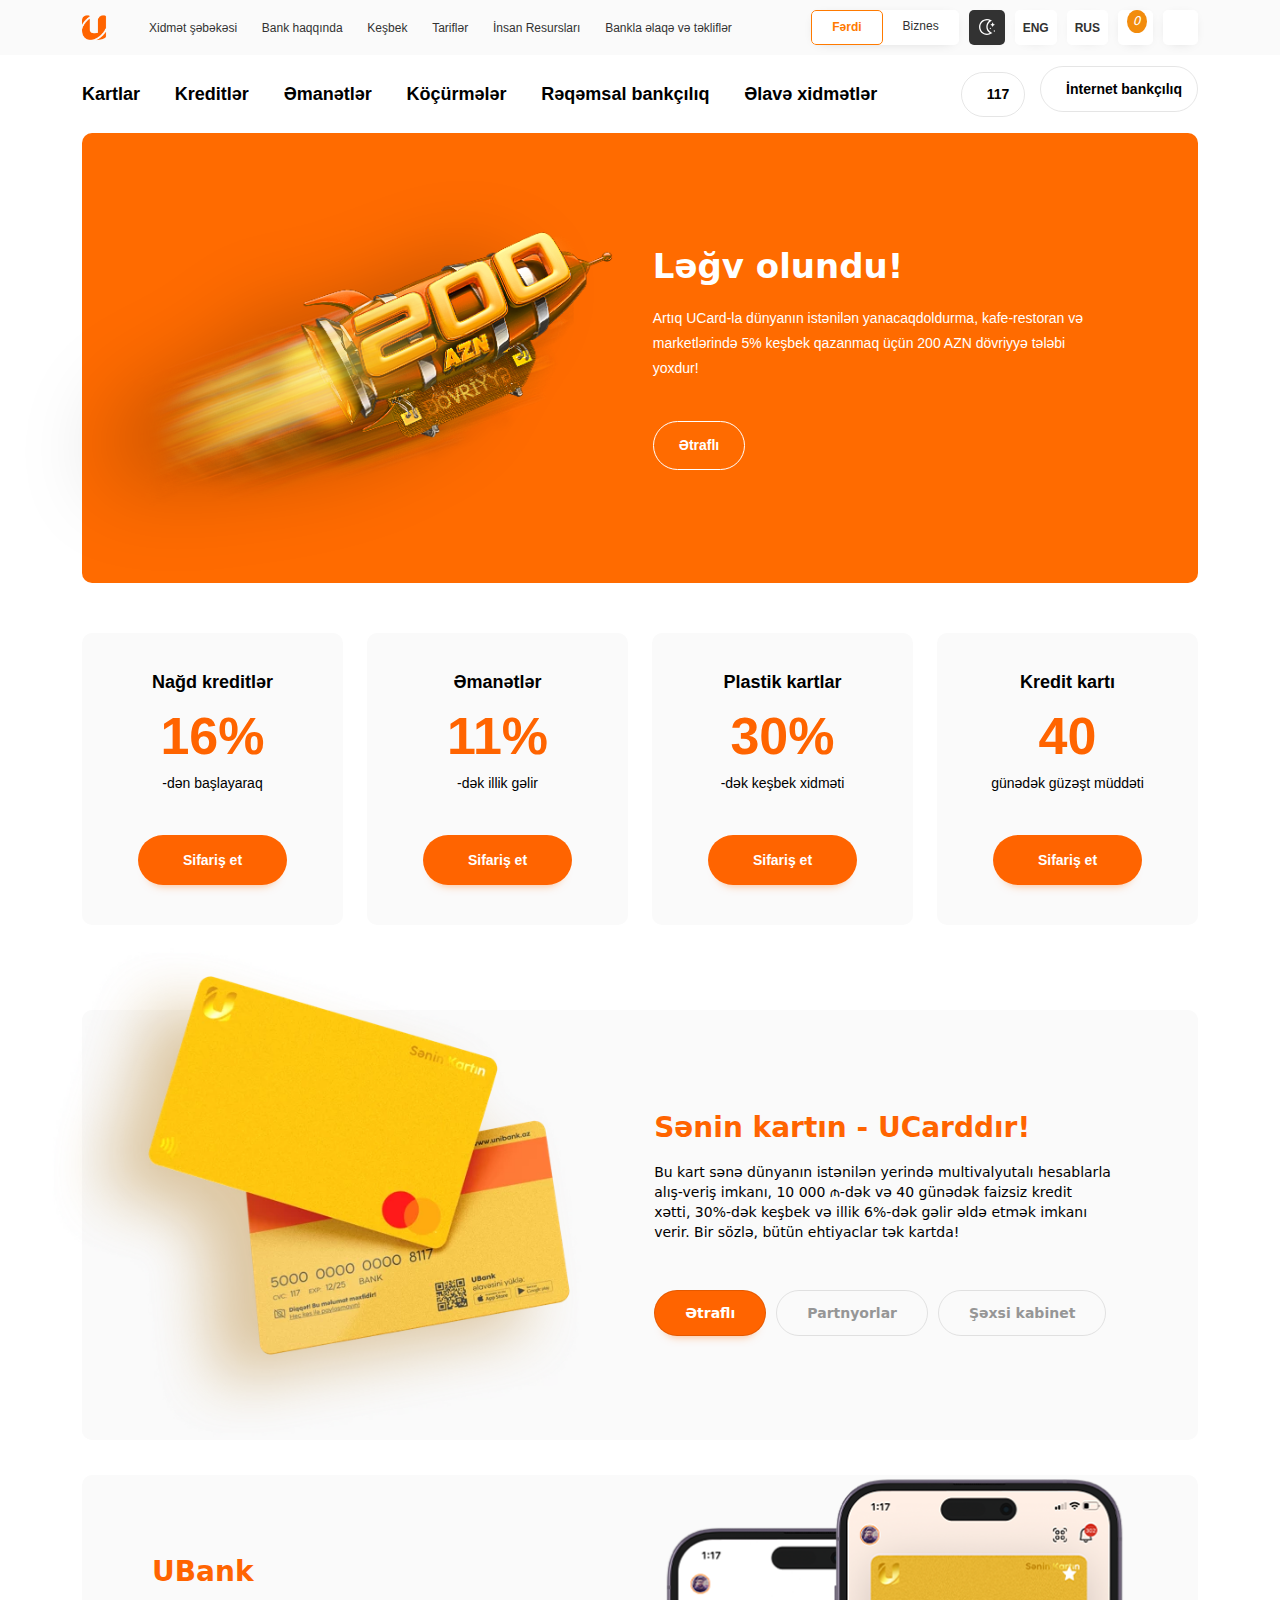
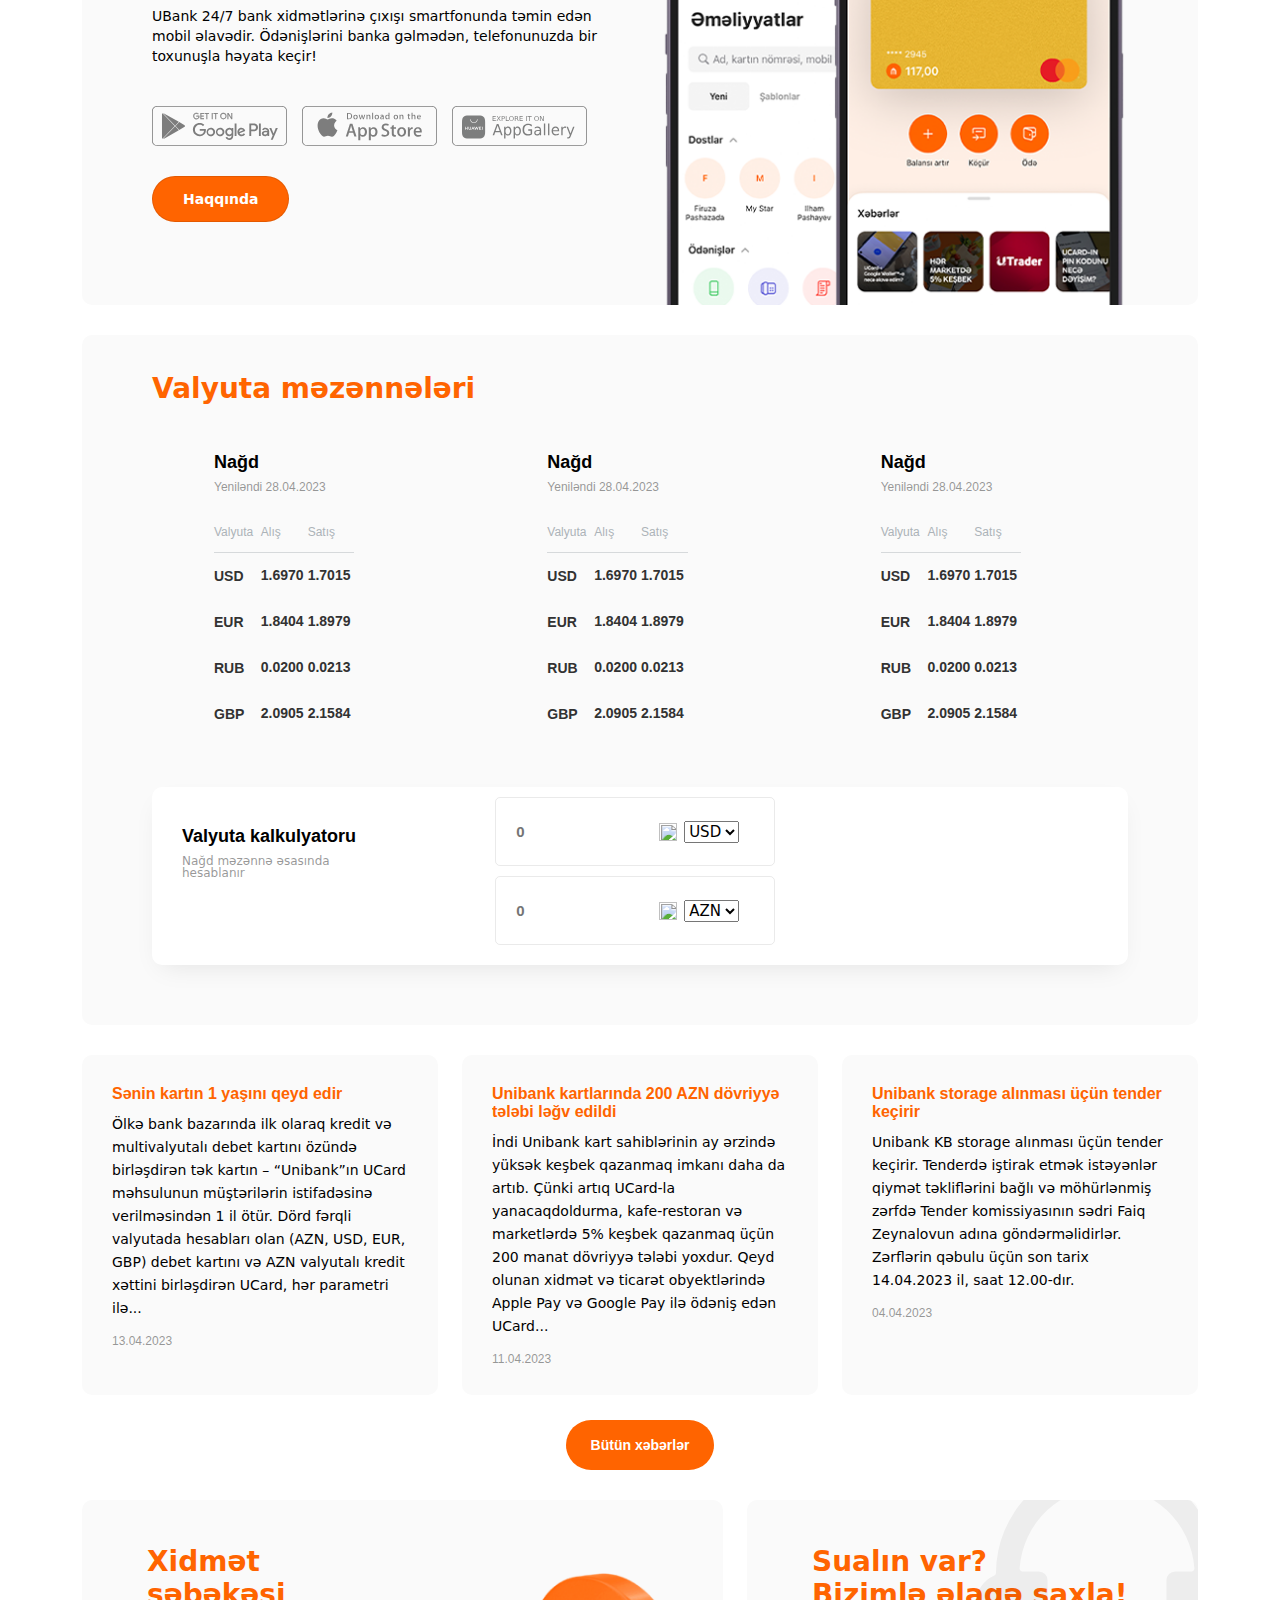
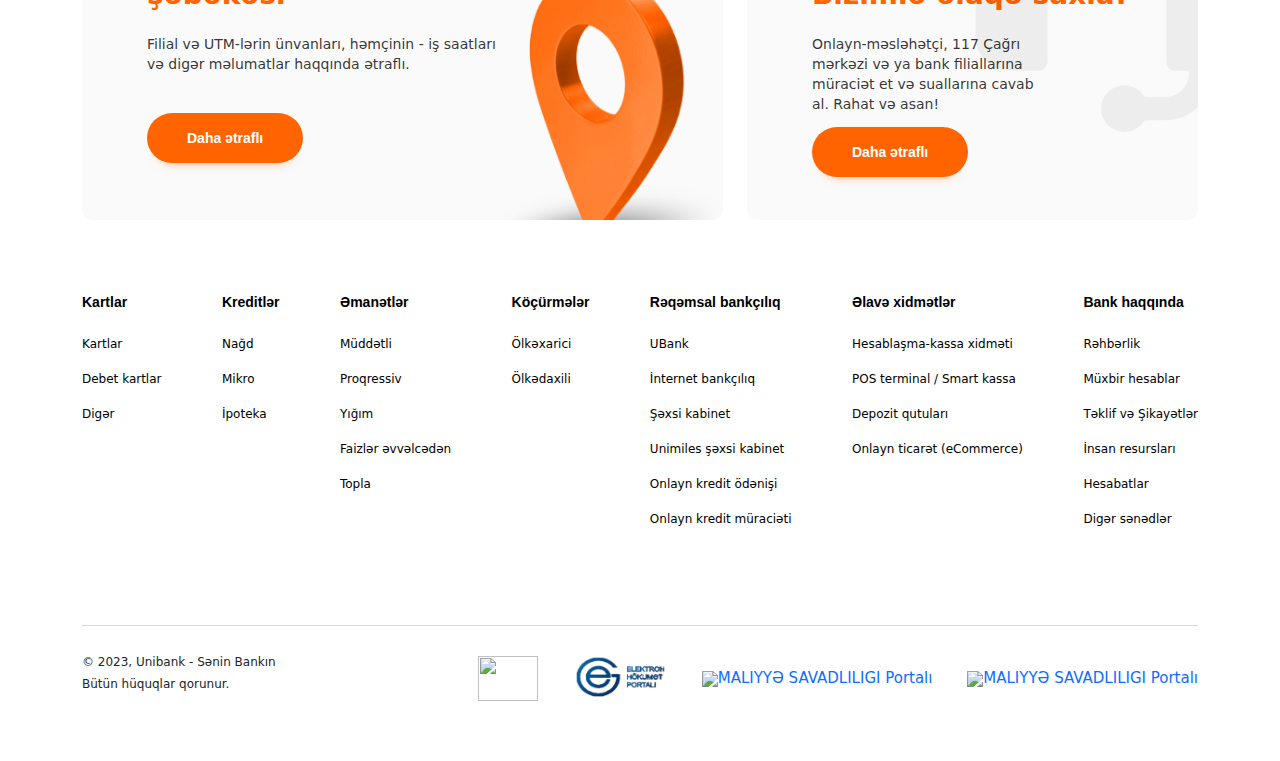
==== commit ba841880: "Feat: added exchange section" ====
--- a/Final-project/assets/index.html
+++ b/Final-project/assets/index.html
@@ -33,7 +33,7 @@
                                 <a class="top-menu-link" href="#"> Bank haqqında </a>
                                 <a class="top-menu-link" href="#"> Keşbek </a>
                                 <a class="top-menu-link" href="#"> Tariflər </a>
-                                <a class="top-menu-link" href="#"> İnsan Resursları </a>
+                                <a class="top-menu-link" href="human_resource.html"> İnsan Resursları </a>
                                 <a class="top-menu-link" href="#"> Bankla əlaqə və təkliflər </a>
                             </div>
                         </div>
@@ -93,7 +93,7 @@
                             <i class="fa-solid fa-phone phone-icon"></i>
                             <span style="line-height: 15px">117</span>
                         </a>
-                        <a id="ibankingbtn" class="ibanking" target="_blank" href="#">
+                        <a id="ibankingbtn" class="ibanking" target="_blank" href="ibanking.html">
                             <i class="fa-solid fa-circle-arrow-right ibanking-icon"></i>
                             <span style="line-height: 15px"> İnternet bankçılıq</span>
                         </a>
@@ -387,7 +387,248 @@
         <!-- Exchange section start -->
         <section>
             <div class="exchange">
-
+                <div class="container">
+                    <div class="exchange-wrapper">
+                        <h2 class="exchange-header hidden--desktop" style="margin-bottom: 0">
+                            Valyuta məzənnələri </h2>
+                        <div class="exchange-box-wrapper">
+                            <div class="row">
+                                <div class="col-lg-4 col-6">
+                                    <div class="exchange-item">
+                                        <div class="exc-item-header">
+                                            Nağd </div>
+                                        <div class="exc-item-date">
+                                            Yeniləndi 28.04.2023 </div>
+                                        <div class="exc-item-body">
+                                            <table>
+                                                <thead>
+                                                    <tr>
+                                                        <th>
+                                                            Valyuta </th>
+                                                        <th>
+                                                            Alış </th>
+                                                        <th>
+                                                            Satış </th>
+                                                    </tr>
+                                                </thead>
+                                                <tbody>
+                                                    <tr>
+                                                        <td>USD</td>
+                                                        <td>1.6970
+                                                            <i class="fa-solid fa-angle-down"></i>
+                                                        </td>
+                                                        <td>1.7015
+                                                            <i class="fa-solid fa-angle-down"></i>
+                                                        </td>
+                                                    </tr>
+                                                    <tr>
+                                                        <td>EUR</td>
+                                                        <td>1.8404
+                                                            <i class="fa-solid fa-angle-down"></i>
+                                                        </td>
+                                                        <td>1.8979
+                                                            <i class="fa-solid fa-angle-down"></i>
+                                                        </td>
+                                                    </tr>
+                                                    <tr>
+                                                        <td>RUB</td>
+                                                        <td>0.0200
+                                                            <i class="fa-solid fa-angle-down"></i>
+                                                        </td>
+                                                        <td>0.0213
+                                                            <i class="fa-solid fa-angle-down"></i>
+                                                        </td>
+                                                    </tr>
+                                                    <tr>
+                                                        <td>GBP</td>
+                                                        <td>2.0905
+                                                            <i class="fa-solid fa-angle-down"></i>
+                                                        </td>
+                                                        <td>2.1584
+                                                            <i class="fa-solid fa-angle-down"></i>
+                                                        </td>
+                                                    </tr>
+                                                </tbody>
+                                            </table>
+                                        </div>
+                                    </div>
+                                </div>
+
+                                <div class="col-lg-4 col-6">
+                                    <div class="exchange-item">
+                                        <div class="exc-item-header">
+                                            Nağd </div>
+                                        <div class="exc-item-date">
+                                            Yeniləndi 28.04.2023 </div>
+                                        <div class="exc-item-body">
+                                            <table>
+                                                <thead>
+                                                    <tr>
+                                                        <th>
+                                                            Valyuta </th>
+                                                        <th>
+                                                            Alış </th>
+                                                        <th>
+                                                            Satış </th>
+                                                    </tr>
+                                                </thead>
+                                                <tbody>
+                                                    <tr>
+                                                        <td>USD</td>
+                                                        <td>1.6970
+                                                            <i class="fa-solid fa-angle-down"></i>
+                                                        </td>
+                                                        <td>1.7015
+                                                            <i class="fa-solid fa-angle-down"></i>
+                                                        </td>
+                                                    </tr>
+                                                    <tr>
+                                                        <td>EUR</td>
+                                                        <td>1.8404
+                                                            <i class="fa-solid fa-angle-down"></i>
+                                                        </td>
+                                                        <td>1.8979
+                                                            <i class="fa-solid fa-angle-down"></i>
+                                                        </td>
+                                                    </tr>
+                                                    <tr>
+                                                        <td>RUB</td>
+                                                        <td>0.0200
+                                                            <i class="fa-solid fa-angle-down"></i>
+                                                        </td>
+                                                        <td>0.0213
+                                                            <i class="fa-solid fa-angle-down"></i>
+                                                        </td>
+                                                    </tr>
+                                                    <tr>
+                                                        <td>GBP</td>
+                                                        <td>2.0905
+                                                            <i class="fa-solid fa-angle-down"></i>
+                                                        </td>
+                                                        <td>2.1584
+                                                            <i class="fa-solid fa-angle-down"></i>
+                                                        </td>
+                                                    </tr>
+                                                </tbody>
+                                            </table>
+                                        </div>
+                                    </div>
+                                </div>
+
+                                <div class="col-lg-4 col-6">
+                                    <div class="exchange-item">
+                                        <div class="exc-item-header">
+                                            Nağd </div>
+                                        <div class="exc-item-date">
+                                            Yeniləndi 28.04.2023 </div>
+                                        <div class="exc-item-body">
+                                            <table>
+                                                <thead>
+                                                    <tr>
+                                                        <th>
+                                                            Valyuta </th>
+                                                        <th>
+                                                            Alış </th>
+                                                        <th>
+                                                            Satış </th>
+                                                    </tr>
+                                                </thead>
+                                                <tbody>
+                                                    <tr>
+                                                        <td>USD</td>
+                                                        <td>1.6970
+                                                            <i class="fa-solid fa-angle-down"></i>
+                                                        </td>
+                                                        <td>1.7015
+                                                            <i class="fa-solid fa-angle-down"></i>
+                                                        </td>
+                                                    </tr>
+                                                    <tr>
+                                                        <td>EUR</td>
+                                                        <td>1.8404
+                                                            <i class="fa-solid fa-angle-down"></i>
+                                                        </td>
+                                                        <td>1.8979
+                                                            <i class="fa-solid fa-angle-down"></i>
+                                                        </td>
+                                                    </tr>
+                                                    <tr>
+                                                        <td>RUB</td>
+                                                        <td>0.0200
+                                                            <i class="fa-solid fa-angle-down"></i>
+                                                        </td>
+                                                        <td>0.0213
+                                                            <i class="fa-solid fa-angle-down"></i>
+                                                        </td>
+                                                    </tr>
+                                                    <tr>
+                                                        <td>GBP</td>
+                                                        <td>2.0905
+                                                            <i class="fa-solid fa-angle-down"></i>
+                                                        </td>
+                                                        <td>2.1584
+                                                            <i class="fa-solid fa-angle-down"></i>
+                                                        </td>
+                                                    </tr>
+                                                </tbody>
+                                            </table>
+                                        </div>
+                                    </div>
+                                </div>
+                            </div>
+
+                            <div class="exc-convertor">
+                                <div class="row">
+                                    <div class="col-lg-4">
+                                        <div class="exc-cnv-header">
+                                            <div class="exc-header">
+                                                Valyuta kalkulyatoru </div>
+                                            <div class="exc-date">
+                                                Nağd məzənnə əsasında hesablanır </div>
+                                        </div>
+                                    </div>
+                                    <div class="col-lg-8">
+                                        <div class="exc-cnv-body">
+                                            <div class="exc-calc d-flex align-items-center">
+                                                <input class="exc-calc-inp" type="number" placeholder="0">
+                                                <img style="width: 18px; height: 18px; margin-right: 7px;" class="exc-flag"
+                                                    src="https://unibank.az/assets/images/usd.png" alt=""> </span>
+                                                <div class="exc-calc-select">
+                                                    <select class="select-inp" tabindex="-1" aria-hidden="true">
+                                                        <option value="RUB">RUB</option>
+                                                        <option value="GBP">GBP</option>
+                                                        <option value="USD" selected="selected" data-select2-id="10">USD
+                                                        </option>
+                                                        <option value="EUR">EUR</option>
+                                                        <option value="AZN">AZN</option>
+                                                    </select>
+                                                    
+                                                </div>
+                                            </div>
+
+                                            <div class="exc-calc d-flex align-items-center">
+                                                <input class="exc-calc-inp" type="number" placeholder="0">
+                                                <img style="width: 18px; height: 18px; margin-right: 7px;" class="exc-flag"
+                                                    src="https://unibank.az/assets/images/azn.png" alt=""> </span>
+                                                <div class="exc-calc-select">
+                                                    <select class="select-inp" tabindex="-1" aria-hidden="true">
+                                                        <option value="RUB">RUB</option>
+                                                        <option value="GBP">GBP</option>
+                                                        <option value="USD" selected="selected" data-select2-id="10">AZN
+                                                        </option>
+                                                        <option value="EUR">EUR</option>
+                                                        <option value="AZN">USD</option>
+                                                    </select>
+                                                    
+                                                </div>
+                                            </div>
+                                        </div>
+                                    </div>
+                                </div>
+                            </div>
+                        </div>
+                    </div>
+                </div>
             </div>
         </section>
         <!-- Exchange section end -->
--- a/Final-project/assets/css/style.css
+++ b/Final-project/assets/css/style.css
@@ -517,6 +517,140 @@
 .exchange {
   padding: 30px 0;
 }
+.exchange .exchange-wrapper {
+  overflow: hidden;
+  padding: 40px 70px;
+  background: #fafafa;
+  border-radius: 10px;
+}
+.exchange .exchange-wrapper .exchange-header {
+  line-height: 28px;
+  font-weight: 800;
+  font-size: 28px;
+  color: #FF6400;
+  margin: 0 0 20px;
+}
+.exchange .exchange-wrapper .exchange-box-wrapper {
+  margin: 0;
+}
+.exchange .exchange-wrapper .exchange-box-wrapper .exchange-item {
+  position: relative;
+  min-height: 1px;
+  padding: 50px 62px;
+}
+.exchange .exchange-wrapper .exchange-box-wrapper .exchange-item .exc-item-header {
+  line-height: 18px;
+  font-family: CocoSharp, Arial;
+  font-weight: 700;
+  font-size: 18px;
+  color: #000;
+  padding-bottom: 10px;
+}
+.exchange .exchange-wrapper .exchange-box-wrapper .exchange-item .exc-item-date {
+  line-height: 12px;
+  font-size: 12px;
+  color: rgba(50, 50, 50, 0.5);
+  margin-bottom: 30px;
+  font-weight: 400;
+  font-family: CocoSharp, Arial;
+}
+.exchange .exchange-wrapper .exchange-box-wrapper .exchange-item .exc-item-body table thead {
+  font-size: 14px;
+  color: #ACB3B8;
+  line-height: 18px;
+  text-align: left;
+  font-weight: 400;
+  font-family: CocoSharp, Arial;
+}
+.exchange .exchange-wrapper .exchange-box-wrapper .exchange-item .exc-item-body table thead tr th {
+  border-bottom: 1px solid #D6D9DB;
+  padding-bottom: 11px;
+  width: 33.3333333%;
+  font-size: 12px;
+  font-weight: 400 !important;
+}
+.exchange .exchange-wrapper .exchange-box-wrapper .exchange-item .exc-item-body table tbody {
+  line-height: 14px;
+  font-family: CocoSharp, Arial;
+  font-weight: 400;
+  font-size: 14px;
+  color: #000;
+}
+.exchange .exchange-wrapper .exchange-box-wrapper .exchange-item .exc-item-body table tbody tr td {
+  width: 33.3333333%;
+  padding: 15px 0;
+  white-space: nowrap;
+  color: #323232;
+  font-weight: 700;
+}
+.exchange .exchange-wrapper .exchange-box-wrapper .exchange-item .exc-item-body table tbody tr td i {
+  font-size: 10px;
+  margin-right: 4px;
+}
+.exchange .exchange-wrapper .exchange-box-wrapper .exc-convertor {
+  margin-bottom: 20px;
+  width: 100%;
+  background: #fff;
+  box-shadow: 0 10px 25px -10px rgba(0, 0, 0, 0.1);
+  padding: 10px 30px;
+  border-radius: 10px;
+}
+.exchange .exchange-wrapper .exchange-box-wrapper .exc-convertor .exc-cnv-header {
+  margin-right: 80px;
+  padding-top: 30px;
+}
+.exchange .exchange-wrapper .exchange-box-wrapper .exc-convertor .exc-cnv-header .exc-header {
+  line-height: 18px;
+  font-family: CocoSharp, Arial;
+  font-weight: 700;
+  font-size: 18px;
+  color: #000;
+  padding-bottom: 10px;
+}
+.exchange .exchange-wrapper .exchange-box-wrapper .exc-convertor .exc-cnv-header .exc-date {
+  line-height: 12px;
+  font-size: 12px;
+  color: rgba(50, 50, 50, 0.5);
+}
+.exchange .exchange-wrapper .exchange-box-wrapper .exc-convertor .exc-calc {
+  overflow: hidden;
+  padding: 10px 20px;
+  border-radius: 5px;
+  border: 1px solid rgba(50, 50, 50, 0.1);
+  margin-bottom: 10px;
+  float: left;
+  width: 280px;
+  margin-right: 70px;
+}
+.exchange .exchange-wrapper .exchange-box-wrapper .exc-convertor .exc-calc .exc-calc-inp {
+  width: 60%;
+  border: none;
+  background: 0 0;
+  font-family: CocoSharp, Arial;
+  font-weight: 700;
+  font-size: 15px;
+  color: #000;
+  line-height: 47px;
+}
+.exchange .exchange-wrapper .exchange-box-wrapper .exc-convertor .exc-calc .exc-calc-inp {
+  display: inline-block;
+  padding-right: 25px;
+  position: relative;
+}
+.exchange .exchange-wrapper .exchange-box-wrapper .exc-convertor .exc-calc .exc-calc-inp .select-inp {
+  z-index: 1;
+  border: none;
+  background: 0 0;
+  -webkit-appearance: none;
+     -moz-appearance: none;
+          appearance: none;
+  padding-right: 12px;
+  font-family: CocoSharp, Arial;
+  font-weight: 400;
+  font-size: 12px;
+  line-height: 47px;
+  color: #000;
+}
 
 .news {
   padding: 0 0 30px;
@@ -639,6 +773,9 @@
   right: 0;
   pointer-events: none;
 }
+.network .network-que .network-btn {
+  margin-top: -3px;
+}
 
 .btn, #content .content-box a, #content .content-box #btn-submit,
 #content .content-box #btn-clear, .empty-basket a, .commoncards-card .commoncards-text .button, .ucard .ucard-text .ucard-header .button {
@@ -659,9 +796,11 @@
   width: 15%;
   border-radius: 5px;
   text-align: center;
-  position: absolute;
-  bottom: 20px;
-  right: 20px;
+  position: fixed;
+  left: 0;
+  top: 0;
+  padding: 10px 12px;
+  overflow: auto;
   display: none;
 }
 
@@ -1012,6 +1151,472 @@
 }
 #warning .last-content .text p {
   margin: 0;
+}
+
+.hr-content .video {
+  position: relative;
+}
+.hr-content .video .video-wrapper {
+  border-radius: 10px !important;
+  background-position: center;
+  background-repeat: no-repeat;
+  background-size: cover;
+  height: 250px;
+  width: 100%;
+}
+.hr-content .video .video-wrapper #player {
+  cursor: pointer;
+}
+.hr-content .video .video-wrapper #player .play-icon {
+  position: absolute;
+  top: 50%;
+  left: 50%;
+  transform: translate(-50%, -50%);
+}
+.hr-content .video .video-wrapper #player .play-icon i {
+  font-size: 65px;
+  line-height: 65px;
+  color: #fff;
+}
+.hr-content .hr-items {
+  padding-top: 35px;
+  margin-bottom: 30px;
+}
+.hr-content .hr-items .hr-item {
+  height: 394px;
+  background: #FAFAFA;
+  border-radius: 10px;
+  padding: 45px 50px;
+  text-align: center;
+  position: relative;
+  transition: all 0.2s linear;
+}
+.hr-content .hr-items .hr-item:hover {
+  background-color: #FF6400;
+}
+.hr-content .hr-items .hr-item:hover .hr-item-header {
+  color: #fff;
+}
+.hr-content .hr-items .hr-item:hover .hr-item-desc {
+  color: #fff;
+}
+.hr-content .hr-items .hr-item .icon img {
+  border-radius: 45%;
+}
+.hr-content .hr-items .hr-item .hr-item-header {
+  font-family: CocoSharp, Arial;
+  font-weight: 700;
+  font-size: 20px;
+  color: #000;
+  line-height: normal;
+  margin-bottom: 10px;
+  margin-top: 20px;
+}
+.hr-content .hr-items .hr-item .hr-item-desc {
+  font-family: CocoSharp, Arial;
+  font-weight: 400;
+  font-size: 14px;
+  color: rgba(0, 0, 0, 0.8);
+  line-height: 24px;
+  margin-bottom: 20px;
+  text-align: center;
+  overflow: hidden;
+}
+.hr-content .ceos {
+  display: flex;
+  justify-content: space-between;
+}
+.hr-content .ceos .ceos-item {
+  display: flex;
+  flex-direction: column;
+  align-items: flex-start;
+  padding: 45px 65px;
+  border-radius: 10px;
+  background-color: #fafafa;
+  height: 444px;
+}
+.hr-content .ceos .ceos-item .ceos-img {
+  width: 105px;
+  height: 105px;
+  border-radius: 10px;
+  overflow: hidden;
+  margin-bottom: 15px;
+}
+.hr-content .ceos .ceos-item .ceos-img img {
+  width: 106px;
+  height: 106px;
+  border-radius: 50%;
+}
+.hr-content .ceos .ceos-item .ceo-name {
+  font-family: CocoSharp, Arial;
+  font-weight: 700;
+  font-size: 20px;
+  color: #000;
+  line-height: normal;
+  margin-bottom: 5px;
+}
+.hr-content .ceos .ceos-item .ceo-position {
+  font-family: CocoSharp, Arial;
+  font-weight: 400;
+  font-size: 14px;
+  color: rgba(0, 0, 0, 0.5);
+  line-height: normal;
+}
+.hr-content .ceos .ceos-item .ceo-desc {
+  font-family: CocoSharp, Arial;
+  font-weight: 400;
+  font-size: 14px;
+  color: #000;
+  line-height: 1.43;
+  margin-top: 15px;
+}
+.hr-content .about {
+  margin-top: 30px;
+  background: #FAFAFA;
+  border-radius: 10px;
+  position: relative;
+}
+.hr-content .about .about-wrapper {
+  padding: 45px 65px;
+}
+.hr-content .about .about-wrapper .about-header .title {
+  font-family: CocoSharp, Arial;
+  font-size: 32px;
+  line-height: 32px;
+  font-weight: 800;
+  color: #FF6400 !important;
+}
+.hr-content .about .about-wrapper .about-desc {
+  font-family: CocoSharp, Arial;
+  font-weight: 400;
+  font-size: 14px;
+  color: #000;
+  margin-top: 15px;
+  line-height: 1.43;
+}
+.hr-content .benefits {
+  padding-top: 30px;
+}
+.hr-content .benefits .benefits-wrapper {
+  text-align: center;
+}
+.hr-content .benefits .benefits-wrapper .benefits-item {
+  padding: 35px 45px;
+  height: 200px;
+  border-radius: 10px;
+  background: #FF6400;
+}
+.hr-content .benefits .benefits-wrapper .benefits-item i {
+  color: #fff;
+  font-size: 52px;
+  line-height: 52px;
+  margin-bottom: 15px;
+}
+.hr-content .benefits .benefits-wrapper .benefits-item .benefits-caption {
+  font-family: CocoSharp, Arial;
+  font-weight: 700;
+  font-size: 14px;
+  color: #fff;
+  line-height: 1.43;
+}
+.hr-content .opportunities {
+  margin-top: 50px;
+}
+.hr-content .opportunities .header {
+  margin-bottom: 20px;
+  font-size: 32px;
+  line-height: 32px;
+  font-weight: 800;
+  color: #FF6400;
+}
+.hr-content .opportunities .opp-box .opp-header {
+  line-height: 20px;
+  font-family: CocoSharp, Arial;
+  font-weight: 700;
+  font-size: 20px;
+  margin-bottom: 10px;
+}
+.hr-content .opportunities .opp-box .opp-desc {
+  font-family: CocoSharp, Arial;
+  font-weight: 400;
+  font-size: 14px;
+  color: #000;
+  line-height: 23px;
+}
+
+.login {
+  height: 880px;
+}
+.login .login-wrapper .login-header {
+  display: flex;
+  justify-content: space-between;
+  padding-bottom: 5px;
+  font-size: 14px;
+  margin-top: 68px;
+}
+.login .login-wrapper .login-header .header-langs {
+  padding-right: 50px;
+}
+.login .login-wrapper .login-header .header-langs a {
+  padding: 4px;
+  cursor: pointer;
+  border-radius: 2px;
+  color: #7c7c7c;
+}
+.login .login-wrapper .login-header .header-langs .select {
+  font-weight: 700;
+  border-bottom: 1px solid;
+}
+.login .login-wrapper .login-content {
+  width: 1062px;
+  min-height: 450px;
+  height: auto !important;
+  float: left;
+  background-color: #fafafa;
+  border-radius: 5px;
+  box-shadow: 0 40px 50px rgba(0, 0, 0, 0.3);
+}
+.login .login-wrapper .login-content .content-left {
+  width: 530px;
+  min-height: 675px;
+  height: auto !important;
+  border-radius: 5px;
+  float: left;
+}
+.login .login-wrapper .login-content .content-left .card-item {
+  margin: 0 auto;
+  width: 324px;
+  margin-top: 103px;
+  position: relative;
+  transition: display 800ms ease-out 5ms;
+}
+.login .login-wrapper .login-content .content-left .card-item .card-img img {
+  width: 96%;
+  width: 108%;
+  border-radius: 6px;
+  box-shadow: 10px 10px 33px 0 rgba(0, 0, 0, 0.15);
+}
+.login .login-wrapper .login-content .content-left .card-item .card-info {
+  padding-left: 10px;
+  height: 200px;
+}
+.login .login-wrapper .login-content .content-left .card-item .card-info h4 {
+  color: #3e3e3e;
+  font-size: 20px;
+  margin: 1.33em 0;
+}
+.login .login-wrapper .login-content .content-left .card-item .card-info p {
+  margin: 1em 0;
+  color: #9b9b9b;
+  font-family: SourceSansPro;
+}
+.login .login-wrapper .login-content .content-left #tabmenu-dots {
+  margin-top: 33px;
+  text-align: center;
+}
+.login .login-wrapper .login-content .content-left #tabmenu-dots .dot {
+  cursor: pointer;
+  height: 13px;
+  width: 13px;
+  margin: 0 2px;
+  background-color: rgba(175, 168, 168, 0.55);
+  border-radius: 50%;
+  display: inline-block;
+  transition: background-color 0.6s ease;
+}
+.login .login-wrapper .login-content .content-left #tabmenu-dots .dot-active {
+  background-color: rgba(255, 100, 0, 0.8) !important;
+}
+.login .login-wrapper .login-content .content-right {
+  width: 530px;
+  min-height: 675px;
+  height: auto !important;
+  padding-top: 60px;
+  border-radius: 5px;
+  background-color: #fff;
+  float: right;
+  box-shadow: -8px 3px 12px 4px rgba(0, 0, 0, 0.08);
+}
+.login .login-wrapper .login-content .content-right .login-forms {
+  float: left;
+  width: 89%;
+  padding-left: 40px;
+}
+.login .login-wrapper .login-content .content-right .login-forms .right-header h3 {
+  margin: 1em 0;
+  display: flex;
+  align-items: center;
+  justify-content: space-between;
+}
+.login .login-wrapper .login-content .content-right .login-forms .right-header h3 span {
+  font-weight: bold;
+  color: #3f3f3f;
+  letter-spacing: 0;
+  font-size: 23px;
+}
+.login .login-wrapper .login-content .content-right .login-forms .right-header h3 a {
+  padding-right: 27px;
+  color: #000;
+  cursor: pointer;
+  text-decoration: underline;
+  text-underline-position: under;
+  font-size: 17px;
+}
+
+.modal-content {
+  z-index: 3;
+  padding-top: 65px;
+  position: fixed;
+  left: 0;
+  top: 0;
+  width: 100%;
+  height: 100%;
+  overflow: auto;
+  background-color: rgba(0, 0, 0, 0.4);
+}
+.modal-content .forgot-modal {
+  margin: auto;
+  width: 470px;
+  height: auto !important;
+  display: table;
+  background-color: #fff;
+  border-radius: 4px;
+  position: relative;
+  animation: animatetop 0.4s;
+  box-shadow: 0 4px 10px 0 rgba(0, 0, 0, 0.2), 0 4px 20px 0 rgba(0, 0, 0, 0.19);
+}
+.modal-content .forgot-modal .modal-header {
+  height: 53px;
+}
+.modal-content .forgot-modal .modal-header .modal-title {
+  width: 80%;
+  font-size: 20px;
+  float: left;
+  cursor: pointer;
+  padding-left: 25px;
+  padding-top: 14px;
+  color: rgba(128, 128, 128, 0.75);
+  font-weight: 700;
+  padding-bottom: 12px;
+}
+.modal-content .forgot-modal .modal-header #close {
+  float: right;
+  padding: 3px 12px;
+  font-size: 20px;
+  cursor: pointer;
+  color: rgba(128, 128, 128, 0.75);
+}
+.modal-content .forgot-modal .forgot-modal-body {
+  margin-top: 25px;
+}
+.modal-content .forgot-modal .forgot-modal-body .forgot-modal-inputs {
+  width: 90%;
+  margin: 0 auto;
+}
+.modal-content .forgot-modal .forgot-modal-body .forgot-modal-inputs .input {
+  position: relative;
+  margin-bottom: 33px;
+  text-align: left;
+}
+.modal-content .forgot-modal .forgot-modal-body .forgot-modal-inputs .input img {
+  top: 14px;
+  position: absolute;
+}
+.modal-content .forgot-modal .forgot-modal-body .forgot-modal-inputs .input input {
+  font-size: 18px;
+  padding: 10px 10px 10px 37px;
+  display: block;
+  width: 85%;
+  border: none;
+  border-bottom: 1px solid #d6d6d6;
+  color: #6f6f6f;
+}
+.modal-content .forgot-modal .forgot-modal-body .forgot-modal-inputs .input input:focus {
+  outline: none;
+}
+.modal-content .forgot-modal .forgot-modal-body .forgot-modal-inputs .input label {
+  color: #999;
+  font-size: 18px;
+  font-weight: 400;
+  position: absolute;
+  pointer-events: none;
+  top: 10px;
+  left: 25px;
+  transition: 0.2s ease all;
+  -moz-transition: 0.2s ease all;
+  -webkit-transition: 0.2s ease all;
+}
+.modal-content .forgot-modal .forgot-modal-body .forgot-modal-inputs .input .bar {
+  position: relative;
+  display: block;
+  width: 95%;
+}
+.modal-content .forgot-modal .forgot-modal-body .forgot-modal-inputs .input .bar::before {
+  content: "";
+  left: 50%;
+}
+.modal-content .forgot-modal .forgot-modal-body .forgot-modal-inputs .input .bar::after {
+  content: "";
+  right: 50%;
+}
+.modal-content .forgot-modal .forgot-modal-body .forgot-modal-inputs .input .bar::before {
+  content: "";
+  height: 2px;
+  width: 0;
+  bottom: 1px;
+  position: absolute;
+  background: #f47123;
+  transition: 0.2s ease all;
+  -moz-transition: 0.2s ease all;
+  -webkit-transition: 0.2s ease all;
+}
+.modal-content .forgot-modal .forgot-modal-body .forgot-modal-inputs .input .bar::after {
+  content: "";
+  height: 2px;
+  width: 0;
+  bottom: 1px;
+  position: absolute;
+  background: #f47123;
+  transition: 0.2s ease all;
+  -moz-transition: 0.2s ease all;
+  -webkit-transition: 0.2s ease all;
+}
+.modal-content .forgot-modal .forgot-modal-body .forgot-modal-inputs .input .country-codes {
+  position: absolute !important;
+  left: 28px !important;
+  top: 2px !important;
+  height: 38px !important;
+  border: none !important;
+  width: 69px !important;
+  font-size: 16px !important;
+  padding: 0 !important;
+  color: #000 !important;
+}
+.modal-content .forgot-modal .forgot-modal-body .forgot-modal-inputs .input .selected {
+  top: -20px;
+  font-size: 14px;
+  color: #e28116;
+}
+.modal-content .forgot-modal .forgot-modal-body .forgot-modal-inputs .input .small-desc {
+  float: left;
+  width: 100%;
+  font-size: 13px;
+  color: #999;
+}
+.modal-content .forgot-modal .modal-footer {
+  height: 61px;
+  display: inline-block;
+  width: 100%;
+  margin-top: 39px;
+}
+.modal-content .forgot-modal .modal-footer .login-form-btn {
+  background: #ff6400;
+  text-align: left;
+  float: right;
+  width: 90%;
+  cursor: pointer;
+  margin-right: 5%;
+  border-radius: 5px;
 }
 
 @media (max-width: 576px) {
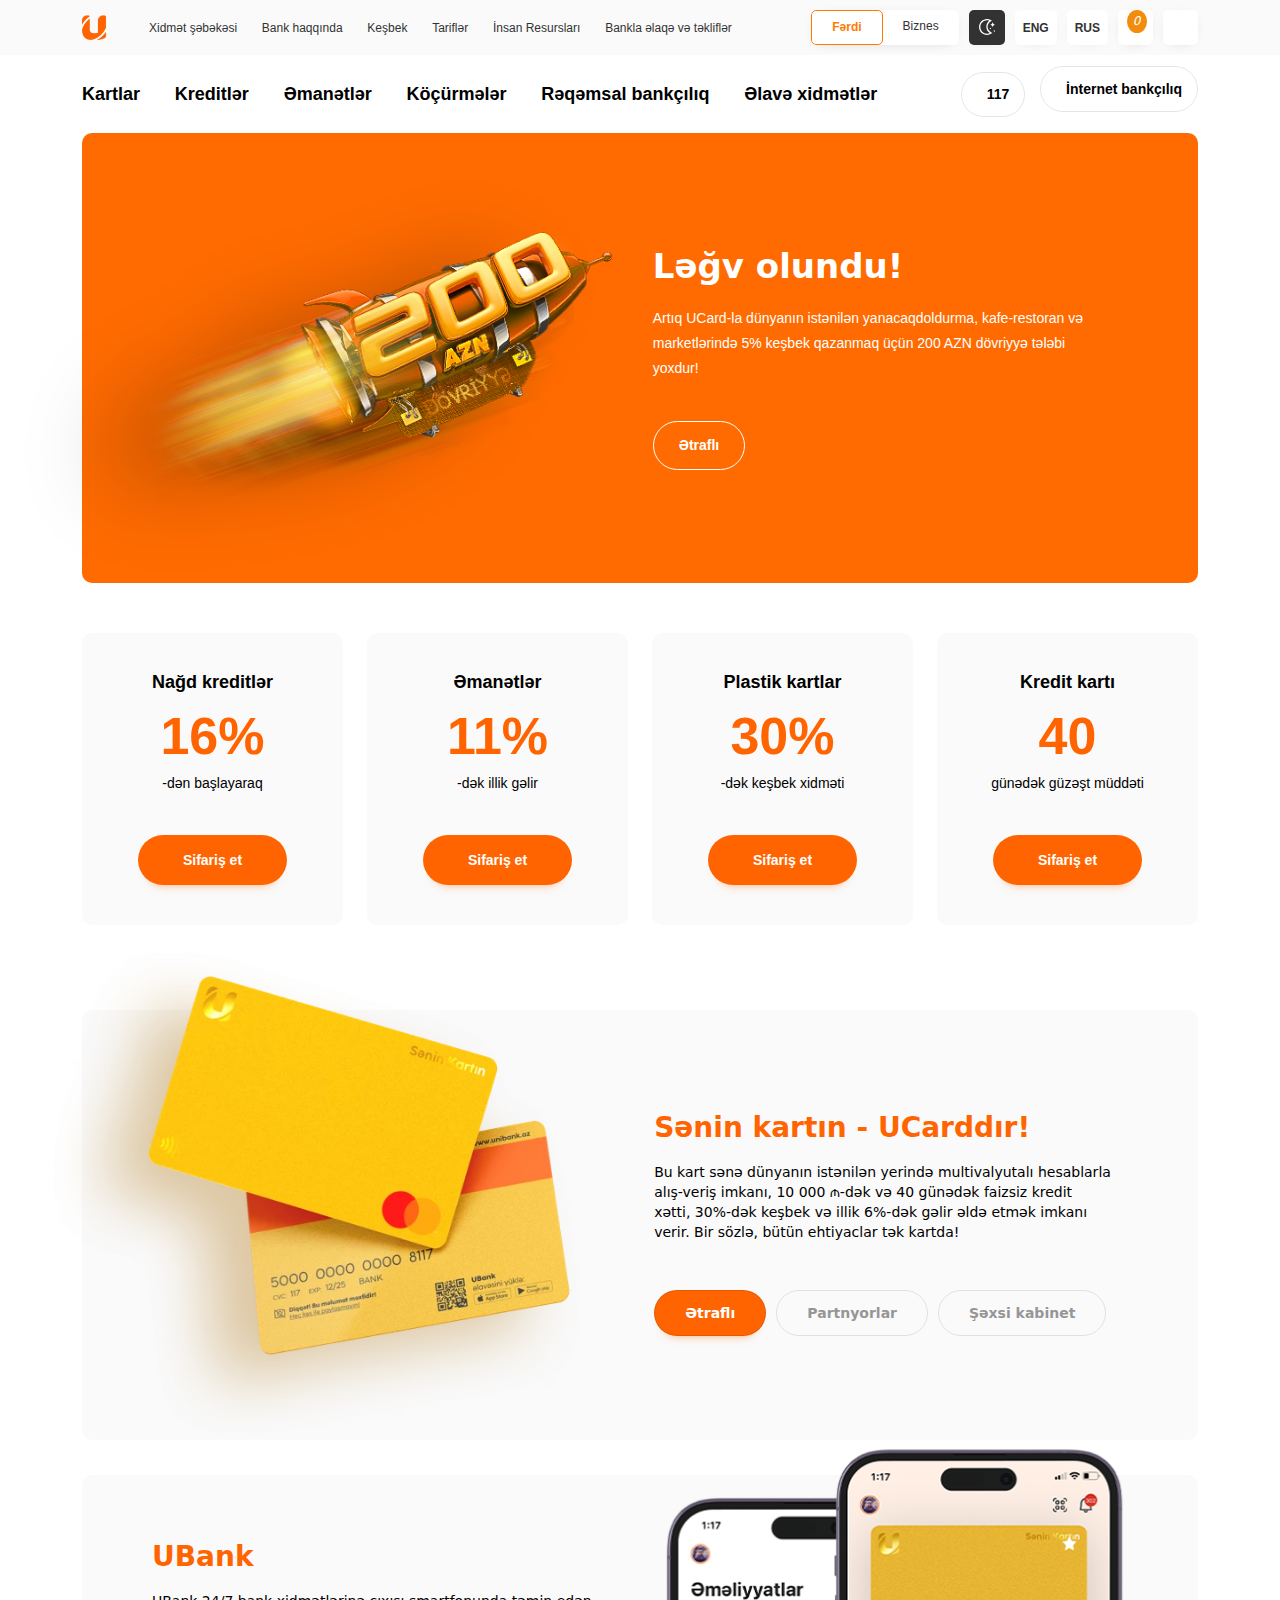
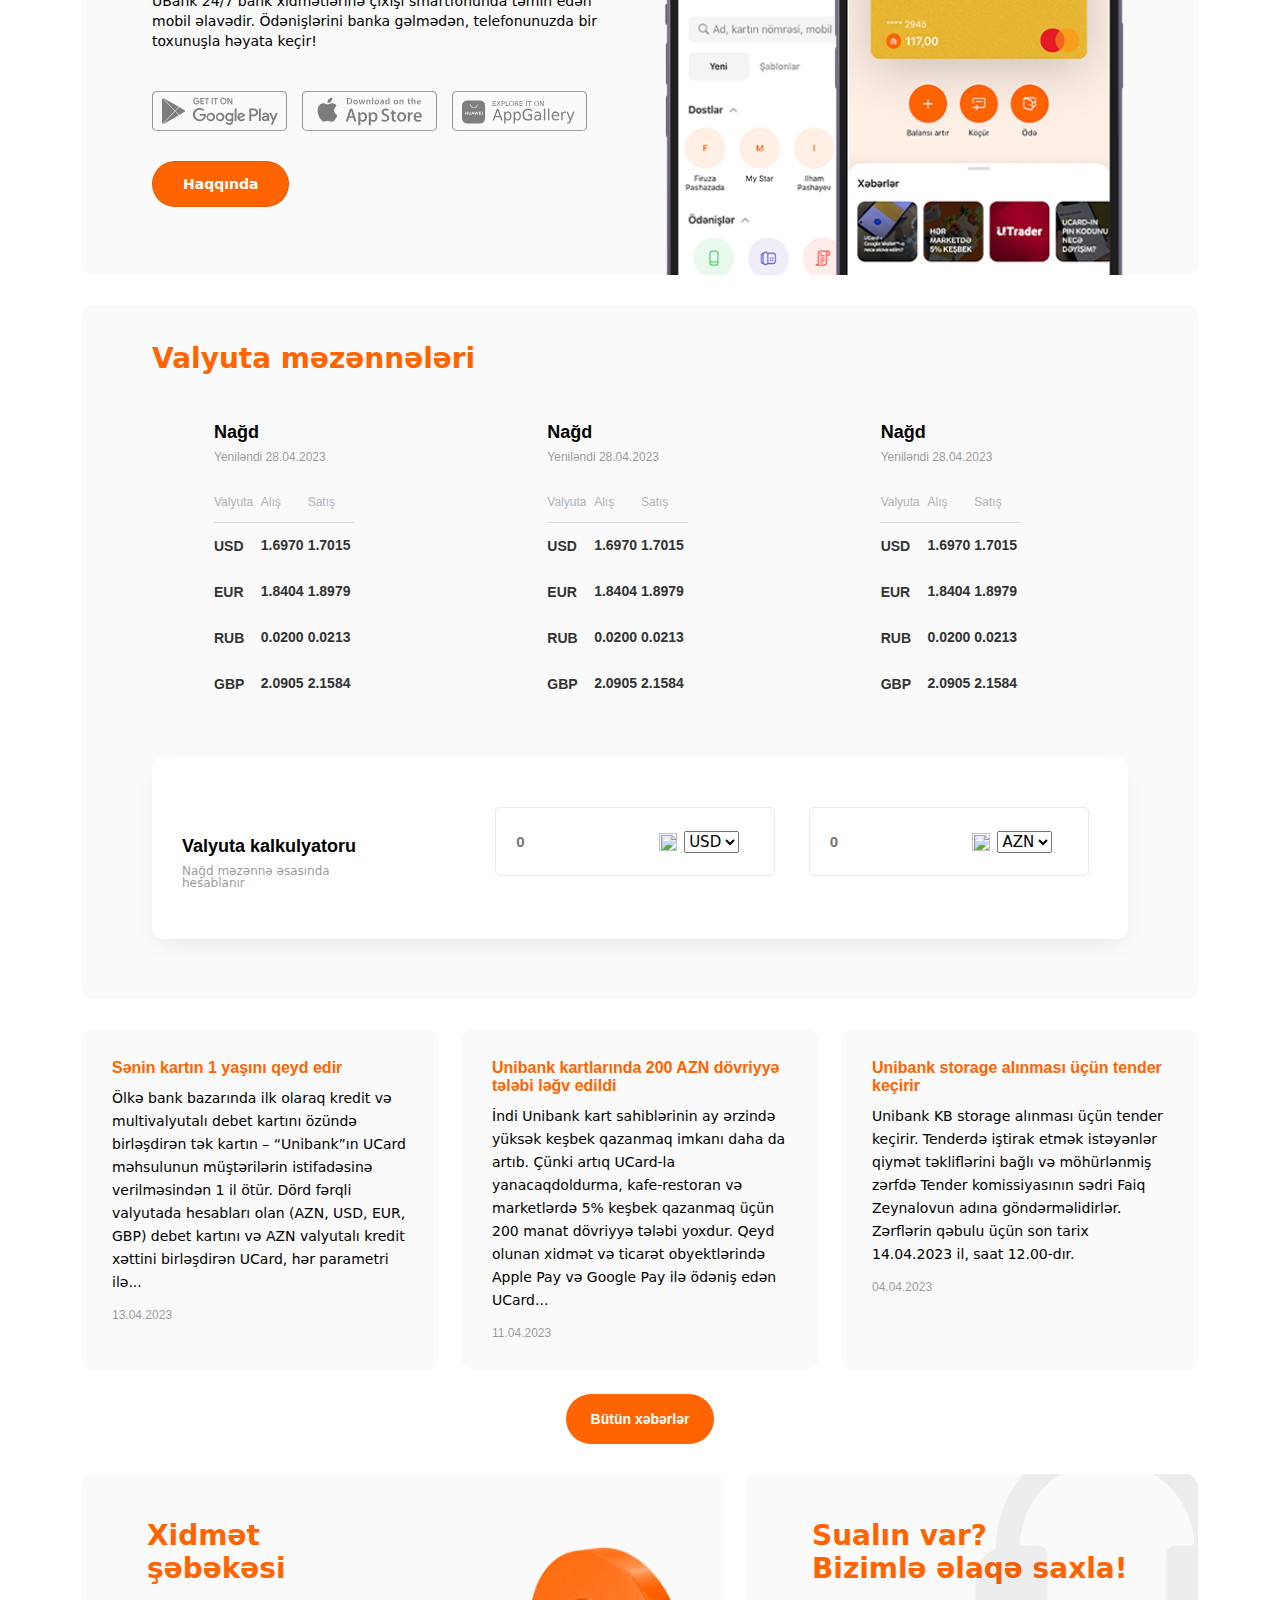
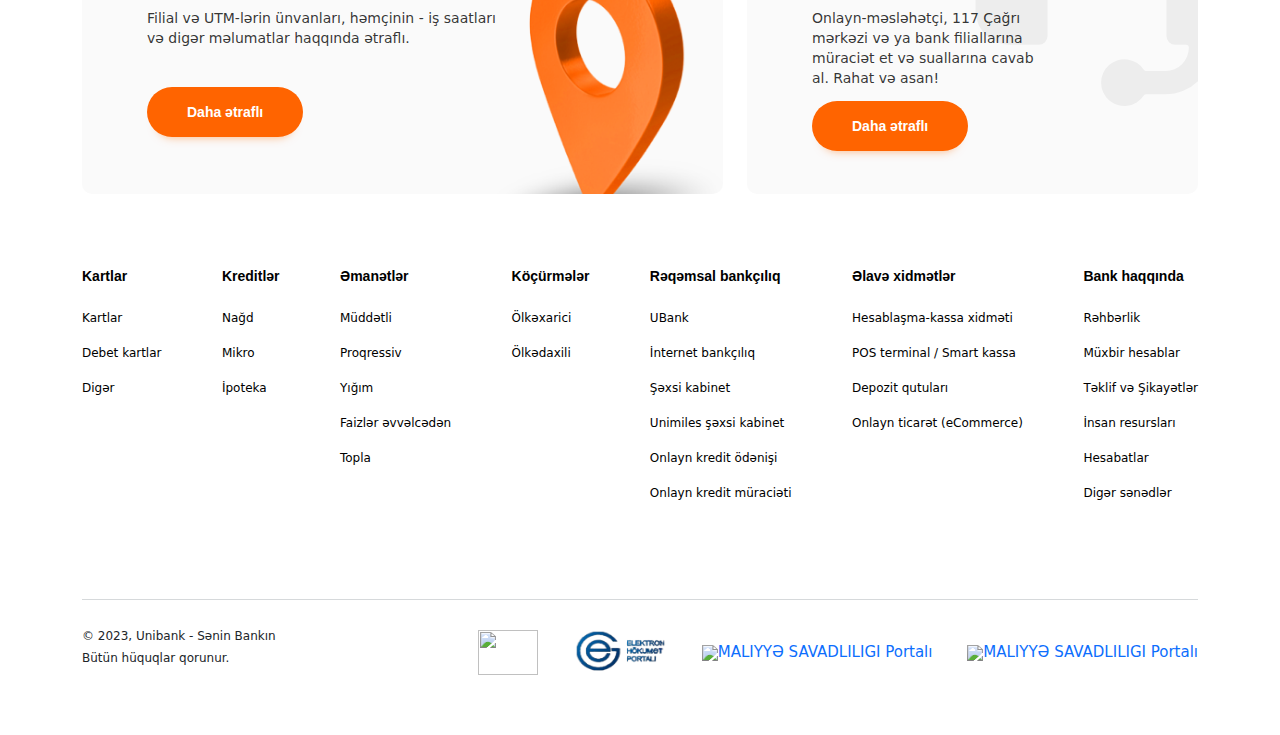
==== commit 6a944ecb: "Feat: added cards, basket, locations responsiveness" ====
--- a/Final-project/assets/index.html
+++ b/Final-project/assets/index.html
@@ -112,7 +112,9 @@
                     </div>
 
                     <div class="mb-header-logo">
-                        <img src="../assets/images/logonew-orange1.png" alt="logo">
+                        <a href="index.html">
+                            <img src="../assets/images/logonew-orange1.png" alt="logo">
+                        </a>
                     </div>
 
                     <div class="mb-header-right">
@@ -148,11 +150,11 @@
                         </div>
 
                         <div class="mb-menu-second-menus">
-                            <a class="top-menu-link" href="#"> Xidmət şəbəkəsi </a>
+                            <a class="top-menu-link" href="locations.html"> Xidmət şəbəkəsi </a>
                             <a class="top-menu-link" href="#"> Bank haqqında </a>
                             <a class="top-menu-link" href="#"> Keşbek </a>
                             <a class="top-menu-link" href="#"> Tariflər </a>
-                            <a class="top-menu-link" href="#"> İnsan Resursları </a>
+                            <a class="top-menu-link" href="human_resource.html"> İnsan Resursları </a>
                             <a class="top-menu-link" href="#"> Bankla əlaqə və təkliflər </a>
                         </div>
 
@@ -351,12 +353,12 @@
 
         <!-- Ubank section start -->
         <section>
-            <div class="ucard-section">
+            <div class="ubank-section">
                 <div class="container">
-                    <div class="ucard-wrapper d-flex">
-                        <div class="ucard-text">
-                            <h2 class="ucard-header"> UBank </h2>
-                            <div class="ucard-desc">
+                    <div class="ubank-wrapper d-flex">
+                        <div class="ubank-text">
+                            <h2 class="ubank-header"> UBank </h2>
+                            <div class="ubank-desc">
                                 UBank 24/7 bank xidmətlərinə çıxışı smartfonunda təmin edən mobil əlavədir. Ödənişlərini
                                 banka gəlmədən, telefonunuzda bir toxunuşla həyata keçir!
                             </div>
@@ -371,12 +373,12 @@
                                     <img class="link-img" src="../assets/images/app-gallery.svg" alt="app-gallery">
                                 </a>
                             </div>
-                            <div class="ucard-extras">
+                            <div class="ubank-extras">
                                 <a class="btn-extra fill-orange" href="#"> Haqqında </a>
                             </div>
                         </div>
-                        <div id="ubank" class="ucard">
-                            <img class="ucard-img ubank-img" src="../assets/images/appbar2.png" alt="UBank">
+                        <div id="ubank" class="ubank">
+                            <img class="ubank-img ubank-img" src="../assets/images/appbar2.png" alt="UBank">
                         </div>
                     </div>
                 </div>
@@ -587,12 +589,14 @@
                                                 Nağd məzənnə əsasında hesablanır </div>
                                         </div>
                                     </div>
-                                    <div class="col-lg-8">
+                                    
+                                    <div class="col-lg-4">
                                         <div class="exc-cnv-body">
                                             <div class="exc-calc d-flex align-items-center">
                                                 <input class="exc-calc-inp" type="number" placeholder="0">
-                                                <img style="width: 18px; height: 18px; margin-right: 7px;" class="exc-flag"
-                                                    src="https://unibank.az/assets/images/usd.png" alt=""> </span>
+                                                <img style="width: 18px; height: 18px; margin-right: 7px;"
+                                                    class="exc-flag" src="https://unibank.az/assets/images/usd.png"
+                                                    alt=""> </span>
                                                 <div class="exc-calc-select">
                                                     <select class="select-inp" tabindex="-1" aria-hidden="true">
                                                         <option value="RUB">RUB</option>
@@ -602,14 +606,19 @@
                                                         <option value="EUR">EUR</option>
                                                         <option value="AZN">AZN</option>
                                                     </select>
-                                                    
+
                                                 </div>
                                             </div>
-
+                                        </div>
+                                    </div>
+
+                                    <div class="col-lg-4">
+                                        <div class="exc-cnv-body">
                                             <div class="exc-calc d-flex align-items-center">
                                                 <input class="exc-calc-inp" type="number" placeholder="0">
-                                                <img style="width: 18px; height: 18px; margin-right: 7px;" class="exc-flag"
-                                                    src="https://unibank.az/assets/images/azn.png" alt=""> </span>
+                                                <img style="width: 18px; height: 18px; margin-right: 7px;"
+                                                    class="exc-flag" src="https://unibank.az/assets/images/azn.png"
+                                                    alt=""> </span>
                                                 <div class="exc-calc-select">
                                                     <select class="select-inp" tabindex="-1" aria-hidden="true">
                                                         <option value="RUB">RUB</option>
@@ -619,7 +628,247 @@
                                                         <option value="EUR">EUR</option>
                                                         <option value="AZN">USD</option>
                                                     </select>
-                                                    
+
+                                                </div>
+                                            </div>
+                                        </div>
+                                    </div>
+                                    
+                                </div>
+                            </div>
+                        </div>
+                        <div class="exchange-box-wrapper-mobile">
+                            <div class="exc-box-mob">
+                                <a class="exc-item exc-mob-active" data-id="1" href="#">
+                                    Nağd </a>
+                                <a class="exc-item" data-id="2" href="#">
+                                    Nağdsız </a>
+                                <a class="exc-item" data-id="3" href="#">
+                                    Kart </a>
+                            </div>
+                            <div class="exc-content-mob">
+                                <div class="col-6">
+                                    <div class="exchange-item" id="1">
+                                        <div class="exc-item-date">
+                                            Yeniləndi 28.04.2023 </div>
+                                        <div class="exc-item-body">
+                                            <table>
+                                                <thead>
+                                                    <tr>
+                                                        <th>
+                                                            Valyuta </th>
+                                                        <th>
+                                                            Alış </th>
+                                                        <th>
+                                                            Satış </th>
+                                                    </tr>
+                                                </thead>
+                                                <tbody>
+                                                    <tr>
+                                                        <td>USD</td>
+                                                        <td>1.6970
+                                                            <i class="fa-solid fa-angle-down"></i>
+                                                        </td>
+                                                        <td>1.7015
+                                                            <i class="fa-solid fa-angle-down"></i>
+                                                        </td>
+                                                    </tr>
+                                                    <tr>
+                                                        <td>EUR</td>
+                                                        <td>1.8404
+                                                            <i class="fa-solid fa-angle-down"></i>
+                                                        </td>
+                                                        <td>1.8979
+                                                            <i class="fa-solid fa-angle-down"></i>
+                                                        </td>
+                                                    </tr>
+                                                    <tr>
+                                                        <td>RUB</td>
+                                                        <td>0.0200
+                                                            <i class="fa-solid fa-angle-down"></i>
+                                                        </td>
+                                                        <td>0.0213
+                                                            <i class="fa-solid fa-angle-down"></i>
+                                                        </td>
+                                                    </tr>
+                                                    <tr>
+                                                        <td>GBP</td>
+                                                        <td>2.0905
+                                                            <i class="fa-solid fa-angle-down"></i>
+                                                        </td>
+                                                        <td>2.1584
+                                                            <i class="fa-solid fa-angle-down"></i>
+                                                        </td>
+                                                    </tr>
+                                                </tbody>
+                                            </table>
+                                        </div>
+                                    </div>
+                                </div>
+
+                                <div class="col-6">
+                                    <div class="exchange-item d-none" id="2">
+                                        <div class="exc-item-date">
+                                            Yeniləndi 01.05.2023 </div>
+                                        <div class="exc-item-body">
+                                            <table>
+                                                <thead>
+                                                    <tr>
+                                                        <th>
+                                                            Valyuta </th>
+                                                        <th>
+                                                            Alış </th>
+                                                        <th>
+                                                            Satış </th>
+                                                    </tr>
+                                                </thead>
+                                                <tbody>
+                                                    <tr>
+                                                        <td>USD</td>
+                                                        <td>1.6900
+                                                            <i class="fa-solid fa-angle-down"></i>
+                                                        </td>
+                                                        <td>1.7025
+                                                            <i class="fa-solid fa-angle-down"></i>
+                                                        </td>
+                                                    </tr>
+                                                    <tr>
+                                                        <td>EUR</td>
+                                                        <td>1.8447
+                                                            <i class="fa-solid fa-angle-down"></i>
+                                                        </td>
+                                                        <td>1.9038
+                                                            <i class="fa-solid fa-angle-down"></i>
+                                                        </td>
+                                                    </tr>
+                                                    <tr>
+                                                        <td>RUB</td>
+                                                        <td>0.0204
+                                                            <i class="fa-solid fa-angle-down"></i>
+                                                        </td>
+                                                        <td>0.0220
+                                                            <i class="fa-solid fa-angle-down"></i>
+                                                        </td>
+                                                    </tr>
+                                                    <tr>
+                                                        <td>GBP</td>
+                                                        <td>2.0962
+                                                            <i class="fa-solid fa-angle-down"></i>
+                                                        </td>
+                                                        <td>2.1720
+                                                            <i class="fa-solid fa-angle-down"></i>
+                                                        </td>
+                                                    </tr>
+                                                </tbody>
+                                            </table>
+                                        </div>
+                                    </div>
+                                </div>
+
+                                <div class="col-6">
+                                    <div class="exchange-item d-none" id="3">
+                                        <div class="exc-item-date">
+                                            Yeniləndi 01.05.2023 </div>
+                                        <div class="exc-item-body">
+                                            <table>
+                                                <thead>
+                                                    <tr>
+                                                        <th>
+                                                            Valyuta </th>
+                                                        <th>
+                                                            Alış </th>
+                                                        <th>
+                                                            Satış </th>
+                                                    </tr>
+                                                </thead>
+                                                <tbody>
+                                                    <tr>
+                                                        <td>USD</td>
+                                                        <td>1.6915
+                                                            <i class="fa-solid fa-angle-down"></i>
+                                                        </td>
+                                                        <td>1.7100
+                                                            <i class="fa-solid fa-angle-down"></i>
+                                                        </td>
+                                                    </tr>
+                                                    <tr>
+                                                        <td>EUR</td>
+                                                        <td>1.8522
+                                                            <i class="fa-solid fa-angle-down"></i>
+                                                        </td>
+                                                        <td>1.8896
+                                                            <i class="fa-solid fa-angle-down"></i>
+                                                        </td>
+                                                    </tr>
+                                                    <tr>
+                                                        <td>RUB</td>
+                                                        <td>0.0209
+                                                            <i class="fa-solid fa-angle-down"></i>
+                                                        </td>
+                                                        <td>0.0217
+                                                            <i class="fa-solid fa-angle-down"></i>
+                                                        </td>
+                                                    </tr>
+                                                    <tr>
+                                                        <td>GBP</td>
+                                                        <td>2.1133
+                                                            <i class="fa-solid fa-angle-down"></i>
+                                                        </td>
+                                                        <td>2.1559
+                                                            <i class="fa-solid fa-angle-down"></i>
+                                                        </td>
+                                                    </tr>
+                                                </tbody>
+                                            </table>
+                                        </div>
+                                    </div>
+                                </div>
+                            </div>
+                            <div class="exc-convertor">
+                                <div class="row">
+                                    <div class="col-lg-4 col-12">
+                                        <div class="exc-cnv-header">
+                                            <div class="exc-header">
+                                                Valyuta kalkulyatoru </div>
+                                            <div class="exc-date">
+                                                Nağd məzənnə əsasında hesablanır </div>
+                                        </div>
+                                    </div>
+                                    <div class="col-lg-8 col-12">
+                                        <div class="exc-cnv-body">
+                                            <div class="exc-calc d-flex align-items-center">
+                                                <input class="exc-calc-inp" type="number" placeholder="0">
+                                                <img style="width: 18px; height: 18px; margin-right: 7px;"
+                                                    class="exc-flag" src="https://unibank.az/assets/images/usd.png"
+                                                    alt=""> </span>
+                                                <div class="exc-calc-select">
+                                                    <select class="select-inp" tabindex="-1" aria-hidden="true">
+                                                        <option value="RUB">RUB</option>
+                                                        <option value="GBP">GBP</option>
+                                                        <option value="USD" selected="selected" data-select2-id="10">USD
+                                                        </option>
+                                                        <option value="EUR">EUR</option>
+                                                        <option value="AZN">AZN</option>
+                                                    </select>
+
+                                                </div>
+                                            </div>
+
+                                            <div class="exc-calc d-flex align-items-center">
+                                                <input class="exc-calc-inp" type="number" placeholder="0">
+                                                <img style="width: 18px; height: 18px; margin-right: 7px;"
+                                                    class="exc-flag" src="https://unibank.az/assets/images/azn.png"
+                                                    alt=""> </span>
+                                                <div class="exc-calc-select">
+                                                    <select class="select-inp" tabindex="-1" aria-hidden="true">
+                                                        <option value="RUB">RUB</option>
+                                                        <option value="GBP">GBP</option>
+                                                        <option value="USD" selected="selected" data-select2-id="10">AZN
+                                                        </option>
+                                                        <option value="EUR">EUR</option>
+                                                        <option value="AZN">USD</option>
+                                                    </select>
+
                                                 </div>
                                             </div>
                                         </div>
@@ -876,7 +1125,10 @@
         </div>
     </div>
 
-    <script src="../assets/js/jquery.js"></script>
+    <!-- <script src="../assets/js/jquery.js"></script> -->
+    <script src="https://cdnjs.cloudflare.com/ajax/libs/jquery/3.6.4/jquery.min.js"
+        integrity="sha512-pumBsjNRGGqkPzKHndZMaAG+bir374sORyzM3uulLV14lN5LyykqNk8eEeUlUkB3U0M4FApyaHraT65ihJhDpQ=="
+        crossorigin="anonymous" referrerpolicy="no-referrer"></script>
     <!-- <script type="text/javascript" src="//cdn.jsdelivr.net/npm/slick-carousel@1.8.1/slick/slick.min.js"></script> -->
     <script src="../assets/js/cards.js"></script>
     <script src="../assets/js/app.js"></script>
--- a/Final-project/assets/css/style.css
+++ b/Final-project/assets/css/style.css
@@ -514,6 +514,74 @@
   color: #fff !important;
 }
 
+.ubank-section {
+  padding: 35px 0 0;
+}
+.ubank-section .ubank-wrapper {
+  background: #fafafa;
+  border-radius: 10px;
+  align-items: center;
+  display: flex;
+}
+.ubank-section .ubank-wrapper .ubank {
+  width: 45%;
+  height: 400px;
+  position: relative;
+}
+.ubank-section .ubank-wrapper .ubank img {
+  height: 495px;
+  position: absolute;
+  top: -95px;
+  right: 0;
+  float: right;
+}
+.ubank-section .ubank-wrapper .ubank-text {
+  width: 50%;
+  padding-right: 20px;
+  padding-left: 70px;
+}
+.ubank-section .ubank-wrapper .ubank-text .ubank-header {
+  line-height: 28px;
+  font-weight: 800;
+  font-size: 28px;
+  color: #FF6400;
+  margin: 0 0 20px;
+}
+.ubank-section .ubank-wrapper .ubank-text .ubank-desc {
+  font-weight: 400;
+  font-size: 14px;
+  color: #000;
+  line-height: 1.43;
+  margin-bottom: 40px;
+  padding-right: 10px;
+}
+.ubank-section .ubank-wrapper .ubank-text .links {
+  margin-bottom: 30px;
+}
+.ubank-section .ubank-wrapper .ubank-text .links .link {
+  display: inline-block;
+  margin-right: 10px;
+}
+.ubank-section .ubank-wrapper .ubank-text .links .link .link-img {
+  width: 135px;
+  height: 40px;
+}
+.ubank-section .ubank-wrapper .ubank-text .ubank-extras .btn-extra {
+  display: inline-block;
+  padding: 14px 30px;
+  font-size: 14px;
+  border-radius: 25px;
+  font-weight: 600;
+  text-align: center;
+  border: 1px solid rgba(0, 0, 0, 0.1);
+  color: #969696;
+  line-height: 16px;
+}
+.ubank-section .ubank-wrapper .ubank-text .ubank-extras .fill-orange {
+  background: #FF6400;
+  color: #fff !important;
+}
+
 .exchange {
   padding: 30px 0;
 }
@@ -530,6 +598,9 @@
   color: #FF6400;
   margin: 0 0 20px;
 }
+.exchange .exchange-wrapper .exchange-box-wrapper-mobile {
+  display: none;
+}
 .exchange .exchange-wrapper .exchange-box-wrapper {
   margin: 0;
 }
@@ -592,7 +663,7 @@
   width: 100%;
   background: #fff;
   box-shadow: 0 10px 25px -10px rgba(0, 0, 0, 0.1);
-  padding: 10px 30px;
+  padding: 50px 30px;
   border-radius: 10px;
 }
 .exchange .exchange-wrapper .exchange-box-wrapper .exc-convertor .exc-cnv-header {
@@ -852,6 +923,9 @@
   color: #000;
   line-height: 30px;
 }
+.ucard .ucard-text .ucard-header .ucard-btn-desk {
+  display: none;
+}
 .ucard .ucard-text .ucard-desc {
   font-family: CocoSharp, Arial;
   font-weight: 400;
@@ -860,25 +934,33 @@
   color: #000;
   margin-bottom: 25px;
 }
-.ucard .ucard-text .ucard-adv {
+.ucard .ucard-text .ucard-advs {
+  display: flex;
+  justify-content: space-between;
+}
+.ucard .ucard-text .ucard-advs .ucard-adv {
+  display: flex;
   align-items: center;
   justify-content: start;
   width: 33.3333333333%;
   text-align: center;
 }
-.ucard .ucard-text .ucard-adv i {
+.ucard .ucard-text .ucard-advs .ucard-adv i {
   font-size: 35px;
   line-height: 65px;
   margin-right: 10px;
   color: #ff6b00;
 }
-.ucard .ucard-text .ucard-adv .ucard-adv-txt {
+.ucard .ucard-text .ucard-advs .ucard-adv .ucard-adv-txt {
   font-family: CocoSharp, Arial;
   font-weight: 700;
   font-size: 16px;
   line-height: normal;
   color: #000;
   text-align: left;
+}
+.ucard .ucard-text .ucard-btn-mob {
+  display: none;
 }
 
 .commoncards-card {
@@ -994,6 +1076,10 @@
   line-height: normal;
   margin-bottom: 10px;
   color: #000;
+}
+#content .content-box .buttons {
+  display: flex;
+  justify-content: space-between;
 }
 #content .content-box #btn-submit,
 #content .content-box #btn-clear {
@@ -1853,6 +1939,9 @@
     border-radius: 5px;
     font-family: CocoSharp, Arial;
   }
+  .slider {
+    margin-top: 16px;
+  }
   .statistic .statistic-box {
     padding: 25px 0;
   }
@@ -1925,6 +2014,227 @@
     width: 290px !important;
     height: auto !important;
   }
+  .ubank-wrapper {
+    display: block !important;
+  }
+  .ubank-wrapper .ubank {
+    height: 170px !important;
+    width: auto !important;
+  }
+  .ubank-wrapper .ubank .ubank-img {
+    width: auto;
+    float: right !important;
+    max-width: 60% !important;
+    height: auto !important;
+    right: 40px !important;
+    top: -51px !important;
+  }
+  .ubank-wrapper .ubank-text {
+    width: 100% !important;
+    float: none;
+    padding-right: 20px !important;
+    padding-left: 30px !important;
+    padding-top: 10px;
+    margin-top: 20px !important;
+  }
+  .ubank-wrapper .ubank-text .ubank-header {
+    font-size: 20px !important;
+    line-height: normal !important;
+    margin-bottom: 10px !important;
+  }
+  .ubank-wrapper .ubank-text .ubank-desc {
+    margin-bottom: 20px !important;
+    font-size: 12px !important;
+    line-height: normal !important;
+  }
+  .ubank-wrapper .ubank-text .links {
+    margin-bottom: 10px !important;
+    display: flex;
+    justify-content: space-between;
+  }
+  .ubank-wrapper .ubank-text .links a {
+    margin-right: 3px !important;
+  }
+  .ubank-wrapper .ubank-text .links a img {
+    width: 90px !important;
+    height: 25px !important;
+  }
+  .ubank-wrapper .ubank-text .ubank-extras {
+    display: block !important;
+  }
+  .ubank-wrapper .ubank-text .ubank-extras .btn-extra {
+    font-size: 12px !important;
+    padding: 14px 42px !important;
+    margin-bottom: 20px;
+  }
+  .ubank-wrapper .ubank-text #ubank .ubank-img {
+    width: 290px !important;
+    height: auto !important;
+  }
+  .exchange-box-wrapper {
+    display: none;
+  }
+  .exchange-wrapper {
+    padding: 20px 30px !important;
+  }
+  .exchange-wrapper .exchange-header {
+    font-size: 20px !important;
+    line-height: normal;
+    margin-bottom: 15px !important;
+    font-weight: 800;
+  }
+  .exchange-wrapper .exchange-box-wrapper-mobile {
+    display: block !important;
+  }
+  .exchange-wrapper .exchange-box-wrapper-mobile .exc-box-mob {
+    display: block;
+    width: auto;
+    display: flex;
+    align-items: flex-start;
+    overflow-x: auto;
+  }
+  .exchange-wrapper .exchange-box-wrapper-mobile .exc-box-mob .exc-item {
+    display: inline-block;
+    padding: 10px 20px;
+    margin-right: 10px;
+    font-family: CocoSharp, Arial;
+    font-weight: 700;
+    font-size: 12px;
+    line-height: normal;
+    text-align: center;
+    white-space: nowrap;
+    color: #a1a1a1;
+    border-radius: 25px;
+    border: 2px solid #969696;
+  }
+  .exchange-wrapper .exchange-box-wrapper-mobile .exc-box-mob .exc-mob-active {
+    border: 2px solid #ff6400;
+    margin-bottom: 20px;
+    border-radius: 25px;
+    color: #ff6400 !important;
+    background-position: center;
+    background-repeat: no-repeat;
+    background-size: 100%;
+    position: relative;
+  }
+  .exchange-wrapper .exchange-box-wrapper-mobile .exc-box-mob .exc-mob-active:after {
+    position: absolute;
+    bottom: -4px;
+    transform: rotateZ(-45deg) translate(-50%);
+    width: 16px;
+    height: 16px;
+    border-left: 2px solid #ff6400;
+    border-bottom: 2px solid #ff6400;
+    content: "";
+    left: 50%;
+    background: #fafafa;
+  }
+  .exchange-wrapper .exchange-box-wrapper-mobile .exc-content-mob {
+    margin-bottom: 20px;
+  }
+  .exchange-wrapper .exchange-box-wrapper-mobile .exc-content-mob .exc-item-date {
+    padding-bottom: 30px;
+    height: auto;
+    font-size: 12px;
+    line-height: 18px;
+    color: rgba(50, 50, 50, 0.5);
+    margin-bottom: 30px;
+  }
+  .exchange-wrapper .exchange-box-wrapper-mobile .exc-content-mob .exc-item-body table {
+    width: 100%;
+  }
+  .exchange-wrapper .exchange-box-wrapper-mobile .exc-content-mob .exc-item-body table thead {
+    font-size: 14px;
+    color: #acb3b8;
+    line-height: 18px;
+    text-align: left;
+    font-weight: 400;
+    font-family: CocoSharp, Arial;
+  }
+  .exchange-wrapper .exchange-box-wrapper-mobile .exc-content-mob .exc-item-body table thead tr th {
+    border-bottom: 1px solid #d6d9db;
+    padding-bottom: 11px;
+    width: 33.3333333%;
+    font-size: 12px;
+    font-weight: 400 !important;
+    padding-right: 60px !important;
+  }
+  .exchange-wrapper .exchange-box-wrapper-mobile .exc-content-mob .exc-item-body table tbody {
+    line-height: 14px;
+    font-family: CocoSharp, Arial;
+    font-weight: 400;
+    font-size: 14px;
+    color: #000;
+  }
+  .exchange-wrapper .exchange-box-wrapper-mobile .exc-content-mob .exc-item-body table tbody tr td {
+    width: 33.3333333%;
+    padding: 15px 0;
+    white-space: nowrap;
+    color: #323232;
+    font-weight: 700;
+  }
+  .exchange-wrapper .exchange-box-wrapper-mobile .exc-convertor {
+    height: auto;
+    margin-bottom: 20px;
+    background: #fff;
+    box-shadow: 0 10px 25px -10px rgba(0, 0, 0, 0.1);
+    padding: 50px 30px;
+    border-radius: 10px;
+  }
+  .exchange-wrapper .exchange-box-wrapper-mobile .exc-convertor .exc-header {
+    line-height: 18px;
+    font-family: CocoSharp, Arial;
+    font-weight: 700;
+    font-size: 18px;
+    color: #000;
+    padding-bottom: 10px;
+  }
+  .exchange-wrapper .exchange-box-wrapper-mobile .exc-convertor .exc-date {
+    padding-bottom: 30px;
+    height: auto;
+    font-size: 12px;
+    line-height: 18px;
+    color: rgba(50, 50, 50, 0.5);
+  }
+  .exchange-wrapper .exchange-box-wrapper-mobile .exc-convertor .exc-calc {
+    overflow: hidden;
+    padding: 10px 20px;
+    border-radius: 5px;
+    border: 1px solid rgba(50, 50, 50, 0.1);
+    margin-bottom: 10px;
+    float: left;
+    width: 100%;
+    margin-right: 0;
+  }
+  .exchange-wrapper .exchange-box-wrapper-mobile .exc-convertor .exc-calc .exc-calc-inp {
+    width: 60%;
+    border: none;
+    background: 0 0;
+    font-family: CocoSharp, Arial;
+    font-weight: 700;
+    font-size: 15px;
+    color: #000;
+    line-height: 47px;
+  }
+  .exchange-wrapper .exchange-box-wrapper-mobile .exc-convertor .exc-calc .exc-calc-inp {
+    display: inline-block;
+    padding-right: 25px;
+    position: relative;
+  }
+  .exchange-wrapper .exchange-box-wrapper-mobile .exc-convertor .exc-calc .exc-calc-inp .select-inp {
+    z-index: 1;
+    border: none;
+    background: 0 0;
+    -webkit-appearance: none;
+       -moz-appearance: none;
+            appearance: none;
+    padding-right: 12px;
+    font-family: CocoSharp, Arial;
+    font-weight: 400;
+    font-size: 12px;
+    line-height: 47px;
+    color: #000;
+  }
   .network-location-img {
     width: 40% !important;
   }
@@ -1955,4 +2265,189 @@
     display: flex;
     justify-content: center;
   }
+  .cards-wrapper {
+    margin-top: 20px;
+  }
+  .cards-wrapper .cards-header {
+    font-size: 22px;
+    line-height: normal;
+  }
+  .cards-wrapper .ucard {
+    padding: 30px 40px;
+    text-align: center;
+    margin-top: 0;
+    margin-bottom: 10px;
+    flex-direction: column;
+  }
+  .cards-wrapper .ucard .ucard-img-box {
+    max-width: 100%;
+    width: 100% !important;
+    margin-bottom: 20px;
+    position: relative;
+    min-height: 1px;
+    padding: 0;
+  }
+  .cards-wrapper .ucard .ucard-img-box img {
+    max-width: 100% !important;
+  }
+  .cards-wrapper .ucard .ucard-text {
+    width: 100%;
+    padding: 0;
+  }
+  .cards-wrapper .ucard .ucard-text .ucard-header {
+    flex-direction: column;
+    align-items: center;
+    margin-bottom: 0;
+  }
+  .cards-wrapper .ucard .ucard-text .ucard-header .ucard-title {
+    font-size: 18px;
+    margin-bottom: 0;
+  }
+  .cards-wrapper .ucard .ucard-text .ucard-header .ucard-btn-desk {
+    display: none;
+  }
+  .cards-wrapper .ucard .ucard-text .ucard-desc {
+    text-align: center;
+    font-family: CocoSharp, Arial;
+    font-weight: 400;
+    font-size: 12px;
+    line-height: normal;
+  }
+  .cards-wrapper .ucard .ucard-text .ucard-adv {
+    width: 33.3333333333%;
+    flex-direction: column;
+    margin-bottom: 20px;
+    align-items: center;
+  }
+  .cards-wrapper .ucard .ucard-text .ucard-adv .ucard-adv-txt {
+    text-align: center;
+    line-height: 12px;
+    font-family: CocoSharp, Arial;
+    font-weight: 700;
+    font-size: 12px;
+    color: #000;
+  }
+  .cards-wrapper .ucard .ucard-text .ucard-btn-mob {
+    display: block;
+    display: inline-block;
+    padding: 14px 30px;
+    font-size: 14px;
+    line-height: 14px;
+    background: #ff6400;
+    border-radius: 25px;
+    box-shadow: 0 10px 10px -10px rgba(255, 107, 0, 0.51);
+  }
+  .cards-wrapper .ucard .ucard-text .ucard-btn-mob a {
+    color: #fff !important;
+    font-weight: 600;
+  }
+  .cards-wrapper .commoncards-card {
+    width: 100%;
+    padding: 25px 40px;
+    margin-bottom: 10px;
+    margin-top: 10px;
+    align-items: center;
+  }
+  .cards-wrapper .commoncards-card .commoncards-img {
+    width: auto;
+    max-width: 100%;
+    float: none;
+    margin-bottom: 20px;
+  }
+  .cards-wrapper .commoncards-card .commoncards-text {
+    text-align: center;
+    margin-top: 10px;
+  }
+  .cards-wrapper .commoncards-card .commoncards-text p {
+    font-weight: 600;
+    font-family: CocoSharp, Arial;
+  }
+  .empty-basket {
+    margin-top: 20px;
+  }
+  .empty-basket span {
+    font-size: 11px;
+    margin-left: 15px;
+  }
+  .basket-card {
+    padding: 30px 25px;
+  }
+  .basket-card .basket-card-header .basket-card-title {
+    font-weight: 600 !important;
+    font-size: 14px !important;
+  }
+  .basket-card .basket-card-header .quantity,
+  .basket-card .basket-card-header p,
+  .basket-card .basket-card-header i {
+    line-height: 30px;
+  }
+  .content-box .buttons {
+    flex-direction: column;
+  }
+  .content-box .buttons button {
+    margin-bottom: 20px;
+  }
+  .content-box .buttons #btn-continue a {
+    padding: 14px 108px !important;
+  }
+  .locations-wrapper {
+    margin-top: 20px;
+  }
+  .locations-wrapper .loc-header h1 {
+    font-size: 22px;
+    line-height: normal;
+  }
+  .locations-wrapper .loc-header .locations-links {
+    width: auto !important;
+    display: flex !important;
+    align-items: flex-start !important;
+    overflow-x: auto !important;
+  }
+  .locations-wrapper .loc-header .locations-links .locations-item {
+    display: block;
+    margin-top: 0;
+    padding: 10px 20px;
+    margin-right: 10px;
+    font-family: CocoSharp, Arial;
+    font-weight: 700;
+    font-size: 12px;
+    line-height: normal;
+    text-align: center;
+    white-space: nowrap;
+  }
+  .locations-wrapper .content-wrapper .content {
+    flex-wrap: wrap;
+    padding: 20px 40px;
+    justify-content: space-between;
+  }
+  .locations-wrapper .content-wrapper .content .locations-name {
+    width: 100%;
+    padding: 0;
+    margin-bottom: 10px;
+    border: none;
+    display: block;
+    font-size: 14px;
+  }
+  .locations-wrapper .content-wrapper .content .locations-name .address {
+    font-size: 12px;
+  }
+  .locations-wrapper .content-wrapper .content .locations-extra {
+    width: 48%;
+    padding: 0;
+    border: none;
+    font-size: 10px;
+    line-height: normal;
+  }
+  .locations-wrapper .content-wrapper .content .locations-extra .clock-icon {
+    margin-right: 10px;
+    font-size: 25px !important;
+  }
+  .locations-wrapper .content-wrapper .content .locations-extra .info-box {
+    padding: 4px 8px;
+    margin-right: 10px;
+    border: 2px solid #FF6400;
+  }
+  .locations-wrapper #warning {
+    padding: 20px 40px;
+  }
 }/*# sourceMappingURL=style.css.map */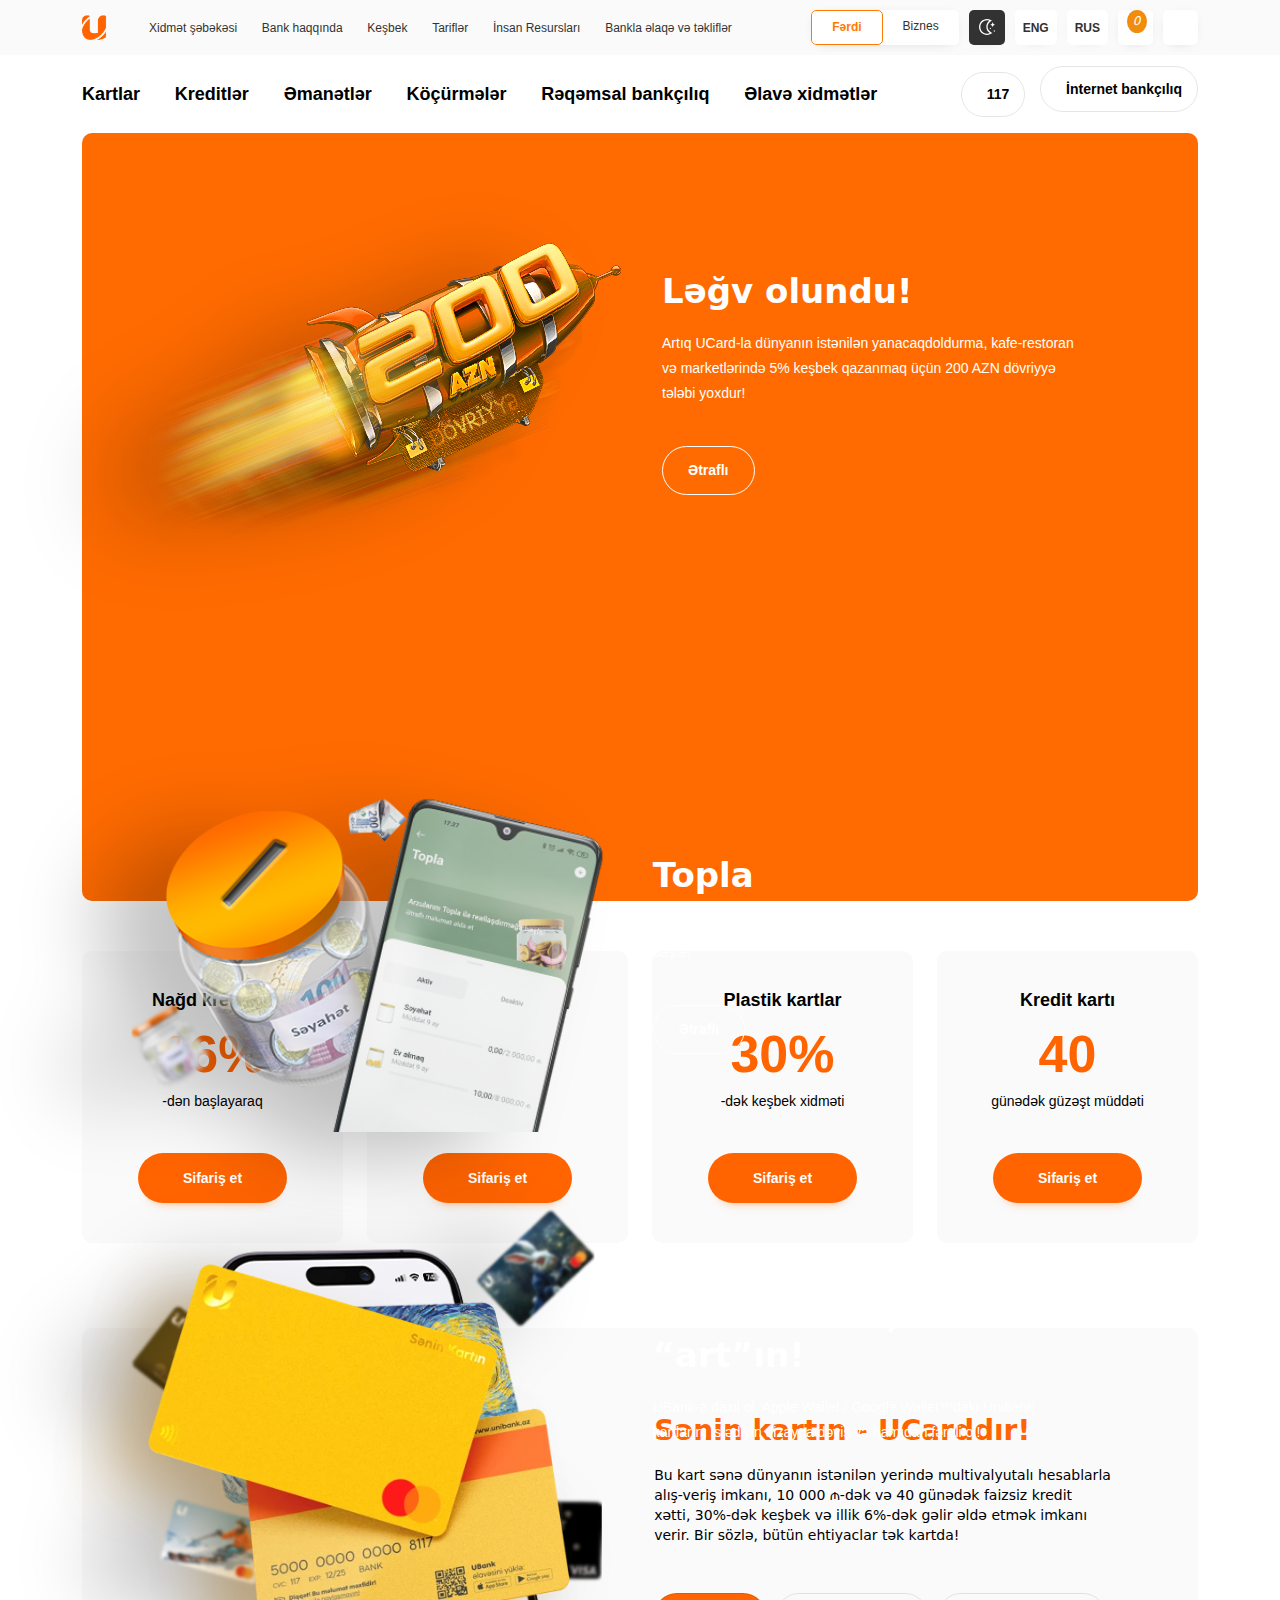
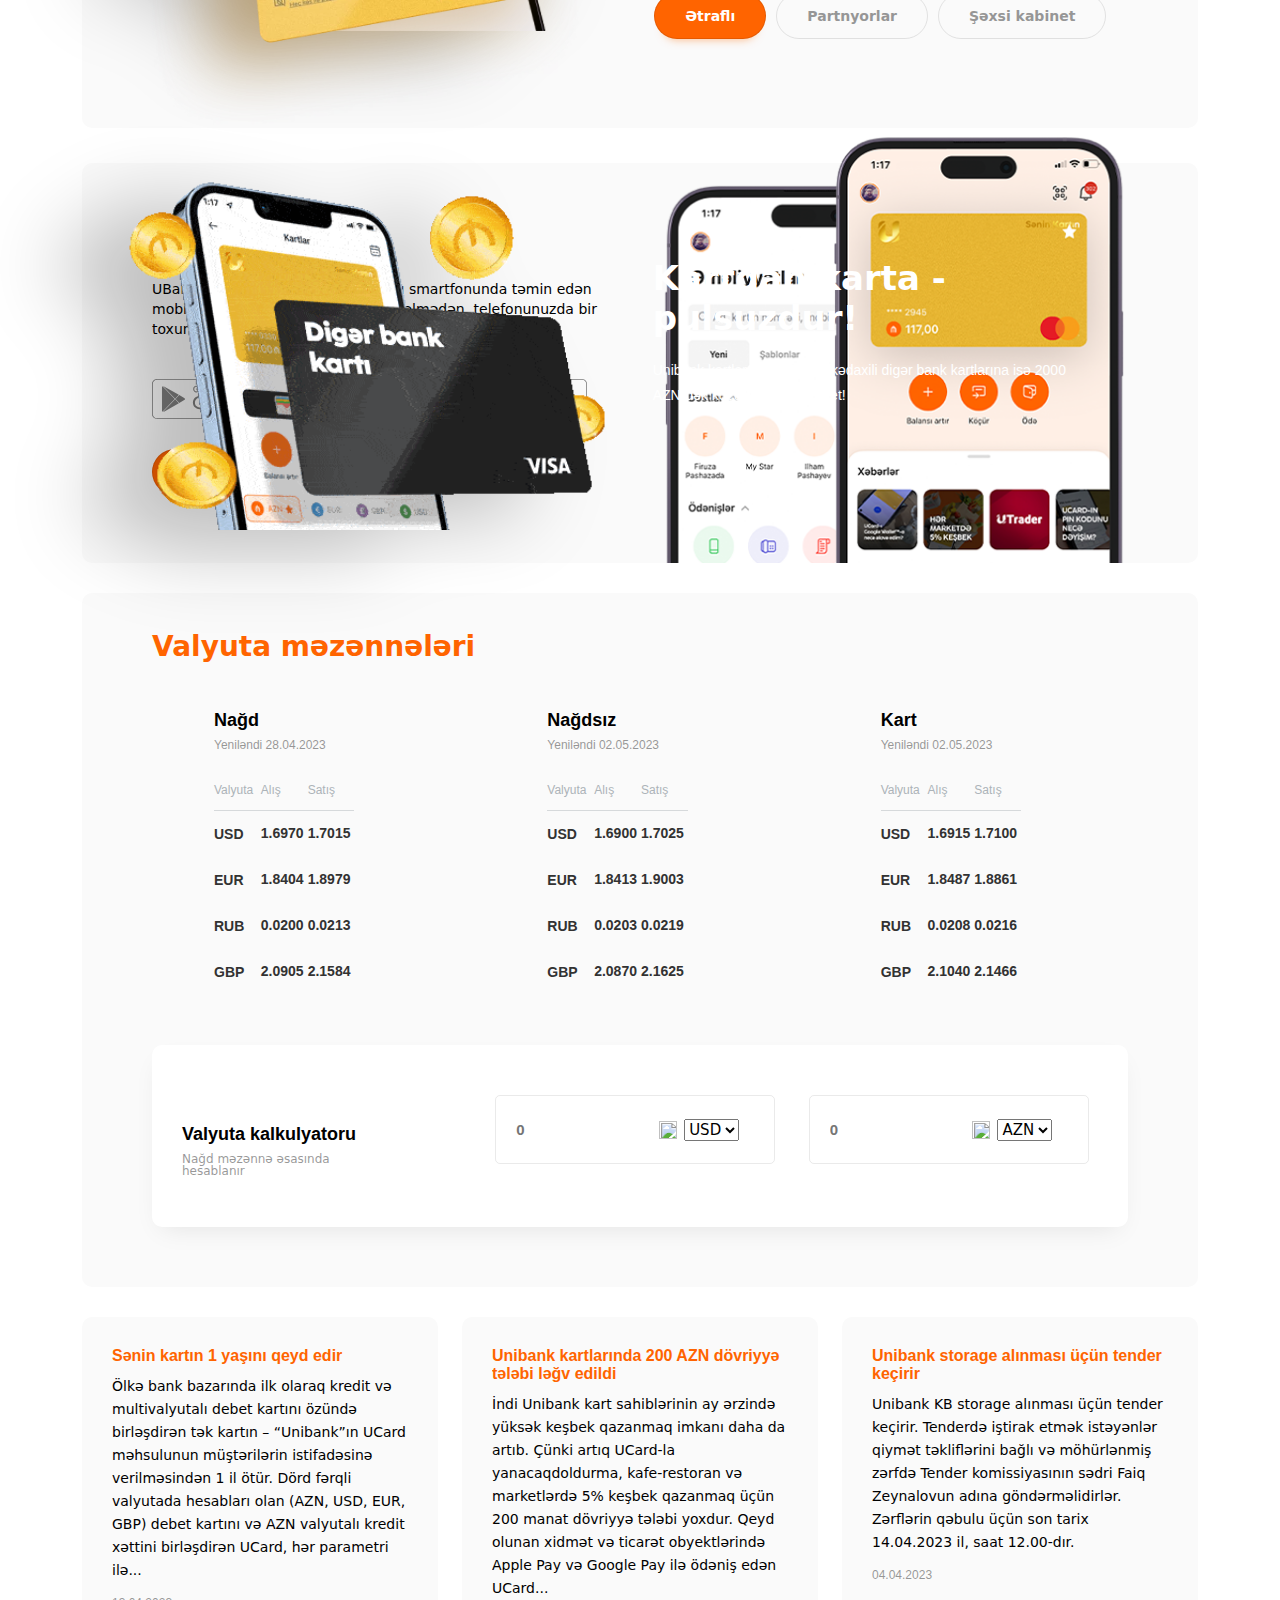
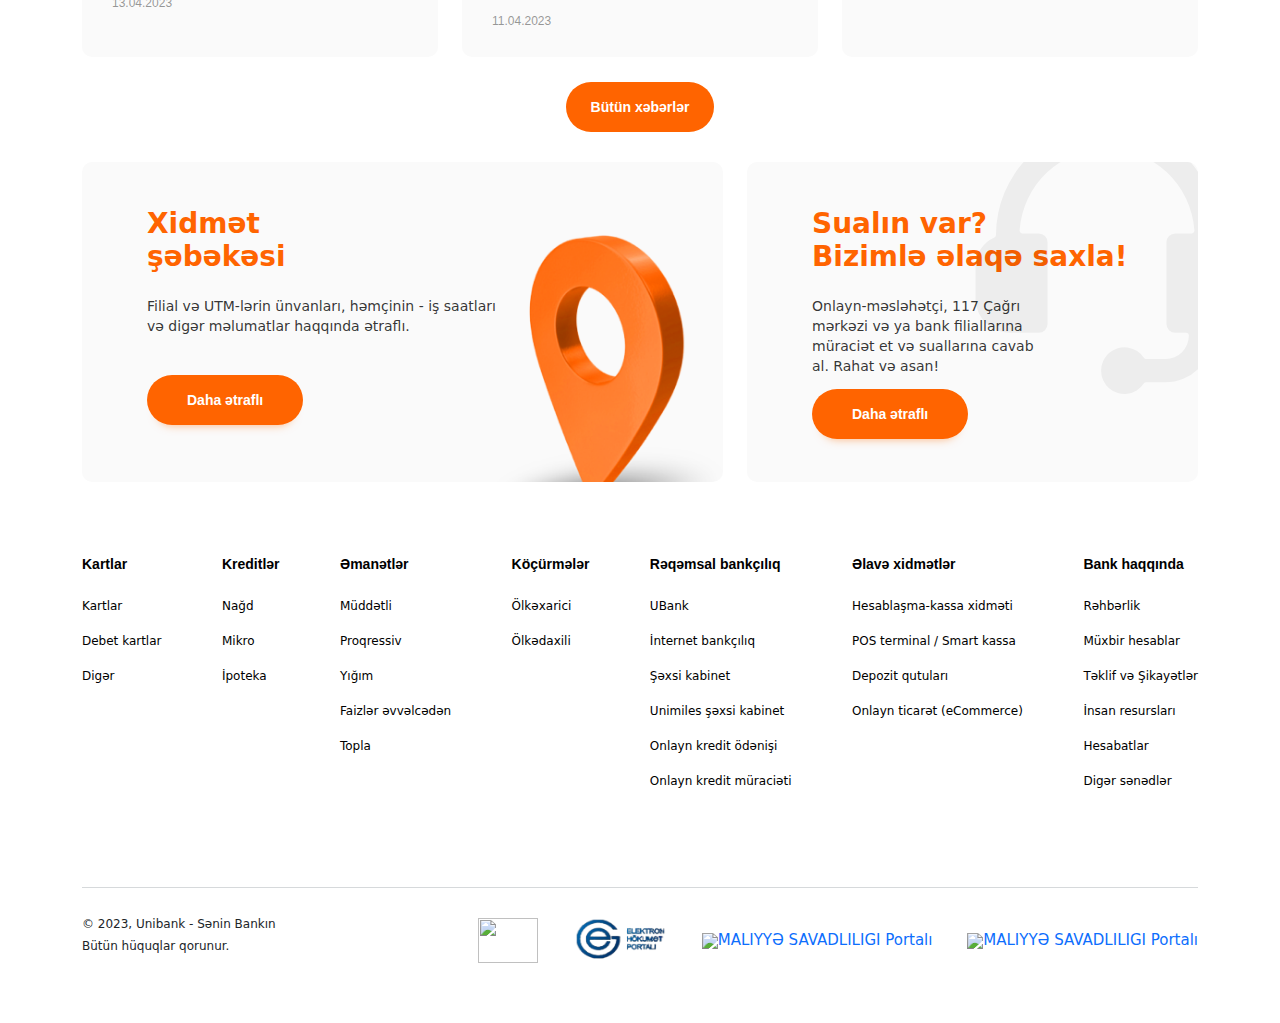
==== commit 95d61a38: "Feat: added responsiveness and dark mode-only index.html" ====
--- a/Final-project/assets/index.html
+++ b/Final-project/assets/index.html
@@ -7,8 +7,12 @@
     <meta name="viewport" content="width=device-width, initial-scale=1.0">
     <title>Document</title>
     <link rel="stylesheet" href="./css/bootstrap.css">
-    <!-- <link rel="stylesheet" type="text/css" href="//cdn.jsdelivr.net/npm/slick-carousel@1.8.1/slick/slick.css" />
-    <link rel="stylesheet" type="text/css" href="//cdn.jsdelivr.net/npm/slick-carousel@1.8.1/slick/slick-theme.css" /> -->
+    <link rel="stylesheet" href="https://cdnjs.cloudflare.com/ajax/libs/slick-carousel/1.8.1/slick-theme.min.css"
+        integrity="sha512-17EgCFERpgZKcm0j0fEq1YCJuyAWdz9KUtv1EjVuaOz8pDnh/0nZxmU6BBXwaaxqoi9PQXnRWqlcDB027hgv9A=="
+        crossorigin="anonymous" referrerpolicy="no-referrer" />
+    <link rel="stylesheet" href="https://cdnjs.cloudflare.com/ajax/libs/slick-carousel/1.8.1/slick.min.css"
+        integrity="sha512-yHknP1/AwR+yx26cB1y0cjvQUMvEa2PFzt1c9LlS4pRQ5NOTZFWbhBig+X9G9eYW/8m0/4OXNx8pxJ6z57x0dw=="
+        crossorigin="anonymous" referrerpolicy="no-referrer" />
     <link rel="stylesheet" href="./css/style.css">
     <link rel="stylesheet" href="https://cdnjs.cloudflare.com/ajax/libs/font-awesome/6.4.0/css/all.min.css"
         integrity="sha512-iecdLmaskl7CVkqkXNQ/ZH/XLlvWZOJyj7Yy7tcenmpD1ypASozpmT/E0iPtmFIB46ZmdtAc9eNBvH0H/ZpiBw=="
@@ -43,16 +47,22 @@
                                 <a class="top-option option-active" href="#"> Fərdi </a>
                                 <a class="top-option" href="#"> Biznes </a>
                             </div>
-                            <div class="top-mode js-mode ">
+                            <div id="js-mode" class="top-mode mode-dark">
                                 <a href="#">
                                     <?xml version="1.0" encoding="UTF-8"?>
                                     <!-- Generator: Adobe Illustrator 24.3.0, SVG Export Plug-In . SVG Version: 6.00 Build 0)  -->
-                                    <svg xmlns="http://www.w3.org/2000/svg" xmlns:xlink="http://www.w3.org/1999/xlink"
-                                        version="1.1" id="Layer_1" x="0px" y="0px" viewBox="0 0 512 512"
-                                        style="enable-background:new 0 0 512 512;" xml:space="preserve" width="16"
-                                        height="16" fill="white">
+                                    <svg class="moon" xmlns="http://www.w3.org/2000/svg"
+                                        xmlns:xlink="http://www.w3.org/1999/xlink" version="1.1" id="Layer_1" x="0px"
+                                        y="0px" viewBox="0 0 512 512" style="enable-background:new 0 0 512 512;"
+                                        xml:space="preserve" width="16" height="16" fill="white">
                                         <path
                                             d="M256.349,511.15C115.434,511.536,0.886,397.613,0.501,256.698S114.037,1.235,254.953,0.85  c43.566-0.119,86.436,10.919,124.528,32.062l33.021,18.328l-32.829,18.711c-96.889,55.013-130.835,178.154-75.822,275.043  c21.18,37.301,53.697,66.881,92.832,84.444l34.467,15.543l-31.192,21.263C357.74,495.411,307.661,511.071,256.349,511.15z   M256.349,43.373c-117.43,0-212.626,95.196-212.626,212.626s95.196,212.626,212.626,212.626c30.519,0.005,60.67-6.657,88.346-19.519  c-112.509-74.287-143.493-225.715-69.206-338.224c13.888-21.034,30.95-39.79,50.58-55.601  C303.681,47.355,280.099,43.327,256.349,43.373z M411.566,207.095l24.813,49.606l24.835-49.606l49.606-24.813l-49.606-24.835  l-24.813-49.606l-24.835,49.606l-49.584,24.813L411.566,207.095z M490.237,362.312c-11.743,0-21.263,9.52-21.263,21.263  s9.52,21.263,21.263,21.263s21.263-9.52,21.263-21.263S501.98,362.312,490.237,362.312z M362.662,277.262  c-11.743,0-21.263,9.52-21.263,21.263s9.52,21.263,21.263,21.263c11.743,0,21.263-9.52,21.263-21.263  S374.405,277.262,362.662,277.262z" />
+                                    </svg>
+
+                                    <svg class="sun d-none" xmlns="http://www.w3.org/2000/svg" viewBox="0 0 50 50"
+                                        width="16px" height="16px">
+                                        <path
+                                            d="M 24.90625 3.96875 C 24.863281 3.976563 24.820313 3.988281 24.78125 4 C 24.316406 4.105469 23.988281 4.523438 24 5 L 24 11 C 23.996094 11.359375 24.183594 11.695313 24.496094 11.878906 C 24.808594 12.058594 25.191406 12.058594 25.503906 11.878906 C 25.816406 11.695313 26.003906 11.359375 26 11 L 26 5 C 26.011719 4.710938 25.894531 4.433594 25.6875 4.238281 C 25.476563 4.039063 25.191406 3.941406 24.90625 3.96875 Z M 10.65625 9.84375 C 10.28125 9.910156 9.980469 10.183594 9.875 10.546875 C 9.769531 10.914063 9.878906 11.304688 10.15625 11.5625 L 14.40625 15.8125 C 14.648438 16.109375 15.035156 16.246094 15.410156 16.160156 C 15.78125 16.074219 16.074219 15.78125 16.160156 15.410156 C 16.246094 15.035156 16.109375 14.648438 15.8125 14.40625 L 11.5625 10.15625 C 11.355469 9.933594 11.054688 9.820313 10.75 9.84375 C 10.71875 9.84375 10.6875 9.84375 10.65625 9.84375 Z M 39.03125 9.84375 C 38.804688 9.875 38.59375 9.988281 38.4375 10.15625 L 34.1875 14.40625 C 33.890625 14.648438 33.753906 15.035156 33.839844 15.410156 C 33.925781 15.78125 34.21875 16.074219 34.589844 16.160156 C 34.964844 16.246094 35.351563 16.109375 35.59375 15.8125 L 39.84375 11.5625 C 40.15625 11.265625 40.246094 10.800781 40.0625 10.410156 C 39.875 10.015625 39.460938 9.789063 39.03125 9.84375 Z M 24.90625 15 C 24.875 15.007813 24.84375 15.019531 24.8125 15.03125 C 24.75 15.035156 24.6875 15.046875 24.625 15.0625 C 24.613281 15.074219 24.605469 15.082031 24.59375 15.09375 C 19.289063 15.320313 15 19.640625 15 25 C 15 30.503906 19.496094 35 25 35 C 30.503906 35 35 30.503906 35 25 C 35 19.660156 30.746094 15.355469 25.46875 15.09375 C 25.433594 15.09375 25.410156 15.0625 25.375 15.0625 C 25.273438 15.023438 25.167969 15.003906 25.0625 15 C 25.042969 15 25.019531 15 25 15 C 24.96875 15 24.9375 15 24.90625 15 Z M 24.9375 17 C 24.957031 17 24.980469 17 25 17 C 25.03125 17 25.0625 17 25.09375 17 C 29.46875 17.050781 33 20.613281 33 25 C 33 29.421875 29.421875 33 25 33 C 20.582031 33 17 29.421875 17 25 C 17 20.601563 20.546875 17.035156 24.9375 17 Z M 4.71875 24 C 4.167969 24.078125 3.78125 24.589844 3.859375 25.140625 C 3.9375 25.691406 4.449219 26.078125 5 26 L 11 26 C 11.359375 26.003906 11.695313 25.816406 11.878906 25.503906 C 12.058594 25.191406 12.058594 24.808594 11.878906 24.496094 C 11.695313 24.183594 11.359375 23.996094 11 24 L 5 24 C 4.96875 24 4.9375 24 4.90625 24 C 4.875 24 4.84375 24 4.8125 24 C 4.78125 24 4.75 24 4.71875 24 Z M 38.71875 24 C 38.167969 24.078125 37.78125 24.589844 37.859375 25.140625 C 37.9375 25.691406 38.449219 26.078125 39 26 L 45 26 C 45.359375 26.003906 45.695313 25.816406 45.878906 25.503906 C 46.058594 25.191406 46.058594 24.808594 45.878906 24.496094 C 45.695313 24.183594 45.359375 23.996094 45 24 L 39 24 C 38.96875 24 38.9375 24 38.90625 24 C 38.875 24 38.84375 24 38.8125 24 C 38.78125 24 38.75 24 38.71875 24 Z M 15 33.875 C 14.773438 33.90625 14.5625 34.019531 14.40625 34.1875 L 10.15625 38.4375 C 9.859375 38.679688 9.722656 39.066406 9.808594 39.441406 C 9.894531 39.8125 10.1875 40.105469 10.558594 40.191406 C 10.933594 40.277344 11.320313 40.140625 11.5625 39.84375 L 15.8125 35.59375 C 16.109375 35.308594 16.199219 34.867188 16.039063 34.488281 C 15.882813 34.109375 15.503906 33.867188 15.09375 33.875 C 15.0625 33.875 15.03125 33.875 15 33.875 Z M 34.6875 33.875 C 34.3125 33.941406 34.011719 34.214844 33.90625 34.578125 C 33.800781 34.945313 33.910156 35.335938 34.1875 35.59375 L 38.4375 39.84375 C 38.679688 40.140625 39.066406 40.277344 39.441406 40.191406 C 39.8125 40.105469 40.105469 39.8125 40.191406 39.441406 C 40.277344 39.066406 40.140625 38.679688 39.84375 38.4375 L 35.59375 34.1875 C 35.40625 33.988281 35.148438 33.878906 34.875 33.875 C 34.84375 33.875 34.8125 33.875 34.78125 33.875 C 34.75 33.875 34.71875 33.875 34.6875 33.875 Z M 24.90625 37.96875 C 24.863281 37.976563 24.820313 37.988281 24.78125 38 C 24.316406 38.105469 23.988281 38.523438 24 39 L 24 45 C 23.996094 45.359375 24.183594 45.695313 24.496094 45.878906 C 24.808594 46.058594 25.191406 46.058594 25.503906 45.878906 C 25.816406 45.695313 26.003906 45.359375 26 45 L 26 39 C 26.011719 38.710938 25.894531 38.433594 25.6875 38.238281 C 25.476563 38.039063 25.191406 37.941406 24.90625 37.96875 Z" />
                                     </svg>
                                 </a>
                             </div>
@@ -159,16 +169,22 @@
                         </div>
 
                         <div class="mb-menu-footer d-flex">
-                            <div class="top-mode js-mode ">
+                            <div id="js-mode" class="top-mode mode-dark">
                                 <a href="#">
                                     <?xml version="1.0" encoding="UTF-8"?>
                                     <!-- Generator: Adobe Illustrator 24.3.0, SVG Export Plug-In . SVG Version: 6.00 Build 0)  -->
-                                    <svg xmlns="http://www.w3.org/2000/svg" xmlns:xlink="http://www.w3.org/1999/xlink"
-                                        version="1.1" id="Layer_1" x="0px" y="0px" viewBox="0 0 512 512"
-                                        style="enable-background:new 0 0 512 512;" xml:space="preserve" width="16"
-                                        height="16" fill="white">
+                                    <svg class="moon" xmlns="http://www.w3.org/2000/svg"
+                                        xmlns:xlink="http://www.w3.org/1999/xlink" version="1.1" id="Layer_1" x="0px"
+                                        y="0px" viewBox="0 0 512 512" style="enable-background:new 0 0 512 512;"
+                                        xml:space="preserve" width="16" height="16" fill="white">
                                         <path
                                             d="M256.349,511.15C115.434,511.536,0.886,397.613,0.501,256.698S114.037,1.235,254.953,0.85  c43.566-0.119,86.436,10.919,124.528,32.062l33.021,18.328l-32.829,18.711c-96.889,55.013-130.835,178.154-75.822,275.043  c21.18,37.301,53.697,66.881,92.832,84.444l34.467,15.543l-31.192,21.263C357.74,495.411,307.661,511.071,256.349,511.15z   M256.349,43.373c-117.43,0-212.626,95.196-212.626,212.626s95.196,212.626,212.626,212.626c30.519,0.005,60.67-6.657,88.346-19.519  c-112.509-74.287-143.493-225.715-69.206-338.224c13.888-21.034,30.95-39.79,50.58-55.601  C303.681,47.355,280.099,43.327,256.349,43.373z M411.566,207.095l24.813,49.606l24.835-49.606l49.606-24.813l-49.606-24.835  l-24.813-49.606l-24.835,49.606l-49.584,24.813L411.566,207.095z M490.237,362.312c-11.743,0-21.263,9.52-21.263,21.263  s9.52,21.263,21.263,21.263s21.263-9.52,21.263-21.263S501.98,362.312,490.237,362.312z M362.662,277.262  c-11.743,0-21.263,9.52-21.263,21.263s9.52,21.263,21.263,21.263c11.743,0,21.263-9.52,21.263-21.263  S374.405,277.262,362.662,277.262z" />
+                                    </svg>
+
+                                    <svg class="sun d-none" xmlns="http://www.w3.org/2000/svg" viewBox="0 0 50 50"
+                                        width="16px" height="16px">
+                                        <path
+                                            d="M 24.90625 3.96875 C 24.863281 3.976563 24.820313 3.988281 24.78125 4 C 24.316406 4.105469 23.988281 4.523438 24 5 L 24 11 C 23.996094 11.359375 24.183594 11.695313 24.496094 11.878906 C 24.808594 12.058594 25.191406 12.058594 25.503906 11.878906 C 25.816406 11.695313 26.003906 11.359375 26 11 L 26 5 C 26.011719 4.710938 25.894531 4.433594 25.6875 4.238281 C 25.476563 4.039063 25.191406 3.941406 24.90625 3.96875 Z M 10.65625 9.84375 C 10.28125 9.910156 9.980469 10.183594 9.875 10.546875 C 9.769531 10.914063 9.878906 11.304688 10.15625 11.5625 L 14.40625 15.8125 C 14.648438 16.109375 15.035156 16.246094 15.410156 16.160156 C 15.78125 16.074219 16.074219 15.78125 16.160156 15.410156 C 16.246094 15.035156 16.109375 14.648438 15.8125 14.40625 L 11.5625 10.15625 C 11.355469 9.933594 11.054688 9.820313 10.75 9.84375 C 10.71875 9.84375 10.6875 9.84375 10.65625 9.84375 Z M 39.03125 9.84375 C 38.804688 9.875 38.59375 9.988281 38.4375 10.15625 L 34.1875 14.40625 C 33.890625 14.648438 33.753906 15.035156 33.839844 15.410156 C 33.925781 15.78125 34.21875 16.074219 34.589844 16.160156 C 34.964844 16.246094 35.351563 16.109375 35.59375 15.8125 L 39.84375 11.5625 C 40.15625 11.265625 40.246094 10.800781 40.0625 10.410156 C 39.875 10.015625 39.460938 9.789063 39.03125 9.84375 Z M 24.90625 15 C 24.875 15.007813 24.84375 15.019531 24.8125 15.03125 C 24.75 15.035156 24.6875 15.046875 24.625 15.0625 C 24.613281 15.074219 24.605469 15.082031 24.59375 15.09375 C 19.289063 15.320313 15 19.640625 15 25 C 15 30.503906 19.496094 35 25 35 C 30.503906 35 35 30.503906 35 25 C 35 19.660156 30.746094 15.355469 25.46875 15.09375 C 25.433594 15.09375 25.410156 15.0625 25.375 15.0625 C 25.273438 15.023438 25.167969 15.003906 25.0625 15 C 25.042969 15 25.019531 15 25 15 C 24.96875 15 24.9375 15 24.90625 15 Z M 24.9375 17 C 24.957031 17 24.980469 17 25 17 C 25.03125 17 25.0625 17 25.09375 17 C 29.46875 17.050781 33 20.613281 33 25 C 33 29.421875 29.421875 33 25 33 C 20.582031 33 17 29.421875 17 25 C 17 20.601563 20.546875 17.035156 24.9375 17 Z M 4.71875 24 C 4.167969 24.078125 3.78125 24.589844 3.859375 25.140625 C 3.9375 25.691406 4.449219 26.078125 5 26 L 11 26 C 11.359375 26.003906 11.695313 25.816406 11.878906 25.503906 C 12.058594 25.191406 12.058594 24.808594 11.878906 24.496094 C 11.695313 24.183594 11.359375 23.996094 11 24 L 5 24 C 4.96875 24 4.9375 24 4.90625 24 C 4.875 24 4.84375 24 4.8125 24 C 4.78125 24 4.75 24 4.71875 24 Z M 38.71875 24 C 38.167969 24.078125 37.78125 24.589844 37.859375 25.140625 C 37.9375 25.691406 38.449219 26.078125 39 26 L 45 26 C 45.359375 26.003906 45.695313 25.816406 45.878906 25.503906 C 46.058594 25.191406 46.058594 24.808594 45.878906 24.496094 C 45.695313 24.183594 45.359375 23.996094 45 24 L 39 24 C 38.96875 24 38.9375 24 38.90625 24 C 38.875 24 38.84375 24 38.8125 24 C 38.78125 24 38.75 24 38.71875 24 Z M 15 33.875 C 14.773438 33.90625 14.5625 34.019531 14.40625 34.1875 L 10.15625 38.4375 C 9.859375 38.679688 9.722656 39.066406 9.808594 39.441406 C 9.894531 39.8125 10.1875 40.105469 10.558594 40.191406 C 10.933594 40.277344 11.320313 40.140625 11.5625 39.84375 L 15.8125 35.59375 C 16.109375 35.308594 16.199219 34.867188 16.039063 34.488281 C 15.882813 34.109375 15.503906 33.867188 15.09375 33.875 C 15.0625 33.875 15.03125 33.875 15 33.875 Z M 34.6875 33.875 C 34.3125 33.941406 34.011719 34.214844 33.90625 34.578125 C 33.800781 34.945313 33.910156 35.335938 34.1875 35.59375 L 38.4375 39.84375 C 38.679688 40.140625 39.066406 40.277344 39.441406 40.191406 C 39.8125 40.105469 40.105469 39.8125 40.191406 39.441406 C 40.277344 39.066406 40.140625 38.679688 39.84375 38.4375 L 35.59375 34.1875 C 35.40625 33.988281 35.148438 33.878906 34.875 33.875 C 34.84375 33.875 34.8125 33.875 34.78125 33.875 C 34.75 33.875 34.71875 33.875 34.6875 33.875 Z M 24.90625 37.96875 C 24.863281 37.976563 24.820313 37.988281 24.78125 38 C 24.316406 38.105469 23.988281 38.523438 24 39 L 24 45 C 23.996094 45.359375 24.183594 45.695313 24.496094 45.878906 C 24.808594 46.058594 25.191406 46.058594 25.503906 45.878906 C 25.816406 45.695313 26.003906 45.359375 26 45 L 26 39 C 26.011719 38.710938 25.894531 38.433594 25.6875 38.238281 C 25.476563 38.039063 25.191406 37.941406 24.90625 37.96875 Z" />
                                     </svg>
                                 </a>
                             </div>
@@ -203,8 +219,8 @@
             <div class="container">
                 <div class="slider" style="background-color: #ff6b00">
                     <!-- First -->
-                    <div class="banner-wrapper d-flex align-items-center">
-                        <img class="banner-img" src="../assets/images/1681193995200-azn-dovriyye.png" style="right:px"
+                    <div class="banner-wrapper d-flex align-items-center first-slide">
+                        <img class="banner-img" src="../assets/images/1681193995200-azn-dovriyye.png"
                             alt="Ləğv olundu!">
 
                         <div class="banner-info">
@@ -218,9 +234,9 @@
                         </div>
                     </div>
                     <!-- Second -->
-                    <div class="banner-wrapper d-flex align-items-center d-none">
+                    <div class="banner-wrapper d-flex align-items-center second-slide">
                         <img class="banner-img" src="../assets/images/16708419491664282439Toplabanner.lastpng.png"
-                            style="right:px" alt="Topla">
+                            alt="Topla">
 
                         <div class="banner-info">
                             <div class="banner-header"> Topla </div>
@@ -233,8 +249,8 @@
                         </div>
                     </div>
                     <!-- Third -->
-                    <div class="banner-wrapper d-flex align-items-center d-none">
-                        <img class="banner-img" src="../assets/images/1673854081cover-ne.png" style="right:px"
+                    <div class="banner-wrapper d-flex align-items-center third-slide">
+                        <img class="banner-img" src="../assets/images/1673854081cover-ne.png"
                             alt="Sənin kartın, sənin “art”ın!">
 
                         <div class="banner-info">
@@ -248,9 +264,9 @@
                         </div>
                     </div>
                     <!-- Fourth -->
-                    <div class="banner-wrapper d-flex align-items-center d-none">
+                    <div class="banner-wrapper d-flex align-items-center fourth-slide">
                         <img class="banner-img" src="../assets/images/16703977791661845566digerbank.gif"
-                            style="right:px" alt="Kartdan karta - pulsuzdur!">
+                            alt="Kartdan karta - pulsuzdur!">
 
                         <div class="banner-info">
                             <div class="banner-header"> Kartdan karta - pulsuzdur! </div>
@@ -459,9 +475,9 @@
                                 <div class="col-lg-4 col-6">
                                     <div class="exchange-item">
                                         <div class="exc-item-header">
-                                            Nağd </div>
+                                            Nağdsız </div>
                                         <div class="exc-item-date">
-                                            Yeniləndi 28.04.2023 </div>
+                                            Yeniləndi 02.05.2023 </div>
                                         <div class="exc-item-body">
                                             <table>
                                                 <thead>
@@ -477,37 +493,37 @@
                                                 <tbody>
                                                     <tr>
                                                         <td>USD</td>
-                                                        <td>1.6970
-                                                            <i class="fa-solid fa-angle-down"></i>
-                                                        </td>
-                                                        <td>1.7015
+                                                        <td>1.6900
+                                                            <i class="fa-solid fa-angle-down"></i>
+                                                        </td>
+                                                        <td>1.7025
                                                             <i class="fa-solid fa-angle-down"></i>
                                                         </td>
                                                     </tr>
                                                     <tr>
                                                         <td>EUR</td>
-                                                        <td>1.8404
-                                                            <i class="fa-solid fa-angle-down"></i>
-                                                        </td>
-                                                        <td>1.8979
+                                                        <td>1.8413
+                                                            <i class="fa-solid fa-angle-down"></i>
+                                                        </td>
+                                                        <td>1.9003
                                                             <i class="fa-solid fa-angle-down"></i>
                                                         </td>
                                                     </tr>
                                                     <tr>
                                                         <td>RUB</td>
-                                                        <td>0.0200
-                                                            <i class="fa-solid fa-angle-down"></i>
-                                                        </td>
-                                                        <td>0.0213
+                                                        <td>0.0203
+                                                            <i class="fa-solid fa-angle-down"></i>
+                                                        </td>
+                                                        <td>0.0219
                                                             <i class="fa-solid fa-angle-down"></i>
                                                         </td>
                                                     </tr>
                                                     <tr>
                                                         <td>GBP</td>
-                                                        <td>2.0905
-                                                            <i class="fa-solid fa-angle-down"></i>
-                                                        </td>
-                                                        <td>2.1584
+                                                        <td>2.0870
+                                                            <i class="fa-solid fa-angle-down"></i>
+                                                        </td>
+                                                        <td>2.1625
                                                             <i class="fa-solid fa-angle-down"></i>
                                                         </td>
                                                     </tr>
@@ -520,9 +536,9 @@
                                 <div class="col-lg-4 col-6">
                                     <div class="exchange-item">
                                         <div class="exc-item-header">
-                                            Nağd </div>
+                                            Kart </div>
                                         <div class="exc-item-date">
-                                            Yeniləndi 28.04.2023 </div>
+                                            Yeniləndi 02.05.2023 </div>
                                         <div class="exc-item-body">
                                             <table>
                                                 <thead>
@@ -538,37 +554,37 @@
                                                 <tbody>
                                                     <tr>
                                                         <td>USD</td>
-                                                        <td>1.6970
-                                                            <i class="fa-solid fa-angle-down"></i>
-                                                        </td>
-                                                        <td>1.7015
+                                                        <td>1.6915
+                                                            <i class="fa-solid fa-angle-down"></i>
+                                                        </td>
+                                                        <td>1.7100
                                                             <i class="fa-solid fa-angle-down"></i>
                                                         </td>
                                                     </tr>
                                                     <tr>
                                                         <td>EUR</td>
-                                                        <td>1.8404
-                                                            <i class="fa-solid fa-angle-down"></i>
-                                                        </td>
-                                                        <td>1.8979
+                                                        <td>1.8487
+                                                            <i class="fa-solid fa-angle-down"></i>
+                                                        </td>
+                                                        <td>1.8861
                                                             <i class="fa-solid fa-angle-down"></i>
                                                         </td>
                                                     </tr>
                                                     <tr>
                                                         <td>RUB</td>
-                                                        <td>0.0200
-                                                            <i class="fa-solid fa-angle-down"></i>
-                                                        </td>
-                                                        <td>0.0213
+                                                        <td>0.0208
+                                                            <i class="fa-solid fa-angle-down"></i>
+                                                        </td>
+                                                        <td>0.0216
                                                             <i class="fa-solid fa-angle-down"></i>
                                                         </td>
                                                     </tr>
                                                     <tr>
                                                         <td>GBP</td>
-                                                        <td>2.0905
-                                                            <i class="fa-solid fa-angle-down"></i>
-                                                        </td>
-                                                        <td>2.1584
+                                                        <td>2.1040
+                                                            <i class="fa-solid fa-angle-down"></i>
+                                                        </td>
+                                                        <td>2.1466
                                                             <i class="fa-solid fa-angle-down"></i>
                                                         </td>
                                                     </tr>
@@ -589,7 +605,7 @@
                                                 Nağd məzənnə əsasında hesablanır </div>
                                         </div>
                                     </div>
-                                    
+
                                     <div class="col-lg-4">
                                         <div class="exc-cnv-body">
                                             <div class="exc-calc d-flex align-items-center">
@@ -633,7 +649,7 @@
                                             </div>
                                         </div>
                                     </div>
-                                    
+
                                 </div>
                             </div>
                         </div>
@@ -1126,12 +1142,52 @@
     </div>
 
     <!-- <script src="../assets/js/jquery.js"></script> -->
-    <script src="https://cdnjs.cloudflare.com/ajax/libs/jquery/3.6.4/jquery.min.js"
-        integrity="sha512-pumBsjNRGGqkPzKHndZMaAG+bir374sORyzM3uulLV14lN5LyykqNk8eEeUlUkB3U0M4FApyaHraT65ihJhDpQ=="
+    <script src="https://ajax.googleapis.com/ajax/libs/jquery/3.6.4/jquery.min.js"></script>
+    <script src="https://cdnjs.cloudflare.com/ajax/libs/slick-carousel/1.8.1/slick.min.js"
+        integrity="sha512-XtmMtDEcNz2j7ekrtHvOVR4iwwaD6o/FUJe6+Zq+HgcCsk3kj4uSQQR8weQ2QVj1o0Pk6PwYLohm206ZzNfubg=="
         crossorigin="anonymous" referrerpolicy="no-referrer"></script>
-    <!-- <script type="text/javascript" src="//cdn.jsdelivr.net/npm/slick-carousel@1.8.1/slick/slick.min.js"></script> -->
     <script src="../assets/js/cards.js"></script>
     <script src="../assets/js/app.js"></script>
+
+    <script>
+        $('.slider').slick({
+            dots: true,
+            infinite: true,
+            autoplay: true,
+            autoplaySpeed: 2000,
+            speed: 300,
+            slidesToShow: 1,
+            slidesToScroll: 1,
+            responsive: [
+                {
+                    breakpoint: 1024,
+                    settings: {
+                        slidesToShow: 3,
+                        slidesToScroll: 3,
+                        infinite: true,
+                        dots: true
+                    }
+                },
+                {
+                    breakpoint: 600,
+                    settings: {
+                        slidesToShow: 2,
+                        slidesToScroll: 2
+                    }
+                },
+                {
+                    breakpoint: 480,
+                    settings: {
+                        slidesToShow: 1,
+                        slidesToScroll: 1
+                    }
+                }
+                // You can unslick at a given breakpoint now by adding:
+                // settings: "unslick"
+                // instead of a settings object
+            ]
+        });
+    </script>
 </body>
 
 </html>--- a/Final-project/assets/css/style.css
+++ b/Final-project/assets/css/style.css
@@ -86,6 +86,11 @@
   border-radius: 5px;
   margin-left: 10px;
   box-shadow: 0 2px 14px -10px rgba(0, 0, 0, 0.3);
+}
+.wrapper .header-top .top-right .mode-light {
+  background: #fff;
+}
+.wrapper .header-top .top-right .mode-dark {
   background-color: #323232;
 }
 .wrapper .header-top .top-right .top-langs {
@@ -340,9 +345,29 @@
   color: #FF6400;
 }
 
+.dark-mode {
+  background-color: #000;
+}
+
+.dark-mode-card {
+  background-color: rgba(255, 255, 255, 0.1) !important;
+  color: #fff !important;
+}
+
+.dark-mode-text {
+  color: #fff !important;
+}
+
+.dark-mode-border {
+  border: 1px solid #969696 !important;
+}
+
+.dark-mode-inp {
+  background-color: #464646;
+}
+
 .slider {
   max-height: 768px;
-  height: 450px;
   border-radius: 10px;
   margin-bottom: 20px;
 }
@@ -397,6 +422,15 @@
   font-weight: 700;
   border-radius: 25px;
 }
+.slider .second-slide {
+  padding-top: 145px;
+}
+.slider .third-slide {
+  padding-top: 17px;
+}
+.slider .fourth-slide {
+  padding-top: 145px;
+}
 
 .statistic {
   padding: 30px 0;
@@ -849,7 +883,7 @@
 }
 
 .btn, #content .content-box a, #content .content-box #btn-submit,
-#content .content-box #btn-clear, .empty-basket a, .commoncards-card .commoncards-text .button, .ucard .ucard-text .ucard-header .button {
+#content .content-box #btn-clear, .empty-basket a, .commoncards-card .commoncards-text .button, .ucard-card .ucard-text .ucard-header .button {
   display: inline-block;
   padding: 14px 30px;
   font-size: 14px;
@@ -887,7 +921,7 @@
   margin-top: 55px;
 }
 
-.ucard {
+.ucard-card {
   background: #fafafa;
   border-radius: 10px;
   padding: 50px 65px;
@@ -895,38 +929,38 @@
   display: flex;
   justify-content: space-between;
 }
-.ucard .ucard-img-box {
+.ucard-card .ucard-img-box {
   width: 33.33333333%;
 }
-.ucard .ucard-img-box .ucard-img {
+.ucard-card .ucard-img-box .ucard-img {
   width: 315px;
   box-shadow: -15px 15px 30px 0 rgba(0, 0, 0, 0.24);
   padding: 0;
   border-radius: 15px;
   max-width: 100%;
 }
-.ucard .ucard-text {
+.ucard-card .ucard-text {
   width: 66.66666667%;
   padding-left: 18px;
 }
-.ucard .ucard-text .ucard-header {
+.ucard-card .ucard-text .ucard-header {
   display: flex;
   align-items: flex-end;
   margin-bottom: 10px;
   width: 100%;
   justify-content: space-between;
 }
-.ucard .ucard-text .ucard-header .ucard-title {
+.ucard-card .ucard-text .ucard-header .ucard-title {
   font-family: CocoSharp, Arial;
   font-weight: 800;
   font-size: 24px;
   color: #000;
   line-height: 30px;
 }
-.ucard .ucard-text .ucard-header .ucard-btn-desk {
+.ucard-card .ucard-text .ucard-header .ucard-btn-desk {
   display: none;
 }
-.ucard .ucard-text .ucard-desc {
+.ucard-card .ucard-text .ucard-desc {
   font-family: CocoSharp, Arial;
   font-weight: 400;
   font-size: 14px;
@@ -934,24 +968,24 @@
   color: #000;
   margin-bottom: 25px;
 }
-.ucard .ucard-text .ucard-advs {
+.ucard-card .ucard-text .ucard-advs {
   display: flex;
   justify-content: space-between;
 }
-.ucard .ucard-text .ucard-advs .ucard-adv {
+.ucard-card .ucard-text .ucard-advs .ucard-adv {
   display: flex;
   align-items: center;
   justify-content: start;
   width: 33.3333333333%;
   text-align: center;
 }
-.ucard .ucard-text .ucard-advs .ucard-adv i {
+.ucard-card .ucard-text .ucard-advs .ucard-adv i {
   font-size: 35px;
   line-height: 65px;
   margin-right: 10px;
   color: #ff6b00;
 }
-.ucard .ucard-text .ucard-advs .ucard-adv .ucard-adv-txt {
+.ucard-card .ucard-text .ucard-advs .ucard-adv .ucard-adv-txt {
   font-family: CocoSharp, Arial;
   font-weight: 700;
   font-size: 16px;
@@ -959,7 +993,7 @@
   color: #000;
   text-align: left;
 }
-.ucard .ucard-text .ucard-btn-mob {
+.ucard-card .ucard-text .ucard-btn-mob {
   display: none;
 }
 
@@ -1408,7 +1442,7 @@
 .hr-content .opportunities {
   margin-top: 50px;
 }
-.hr-content .opportunities .header {
+.hr-content .opportunities .opp-wrapper-header {
   margin-bottom: 20px;
   font-size: 32px;
   line-height: 32px;
@@ -1941,6 +1975,38 @@
   }
   .slider {
     margin-top: 16px;
+    overflow-x: hidden;
+  }
+  .slider .banner-wrapper {
+    text-align: center;
+    display: flex;
+    flex-direction: column-reverse;
+    align-items: center;
+  }
+  .slider .banner-wrapper .first-slide {
+    padding-top: 80px !important;
+  }
+  .slider .banner-wrapper .banner-info {
+    width: 100%;
+    display: flex;
+    flex-direction: column;
+    align-items: center;
+  }
+  .slider .banner-wrapper .banner-info .banner-header {
+    font-size: 22px;
+    line-height: normal;
+    margin-bottom: 10px;
+    font-weight: 800;
+  }
+  .slider .banner-wrapper .banner-info .banner-desc {
+    font-size: 12px;
+    line-height: 18px;
+    font-weight: 400;
+    margin-bottom: 20px;
+  }
+  .slider .banner-wrapper .banner-info .banner-img {
+    height: auto;
+    width: 70% !important;
   }
   .statistic .statistic-box {
     padding: 25px 0;
@@ -2257,14 +2323,26 @@
   .footer {
     padding: 0 !important;
   }
-  .footer .footer-menu,
-  .footer .footer-bottom {
+  .footer .footer-menu {
     display: none !important;
   }
   .footer .footer-links {
     display: flex;
     justify-content: center;
   }
+  .footer .footer-bottom {
+    text-align: center;
+    padding-top: 35px;
+    flex-direction: column-reverse;
+  }
+  .footer .footer-bottom .bottom-left {
+    float: none;
+    margin-top: 35px;
+    margin-bottom: 10px;
+  }
+  .footer .footer-bottom .bottom-right {
+    margin: 0 auto;
+  }
   .cards-wrapper {
     margin-top: 20px;
   }
@@ -2272,14 +2350,14 @@
     font-size: 22px;
     line-height: normal;
   }
-  .cards-wrapper .ucard {
+  .cards-wrapper .ucard-card {
     padding: 30px 40px;
     text-align: center;
     margin-top: 0;
     margin-bottom: 10px;
     flex-direction: column;
   }
-  .cards-wrapper .ucard .ucard-img-box {
+  .cards-wrapper .ucard-card .ucard-img-box {
     max-width: 100%;
     width: 100% !important;
     margin-bottom: 20px;
@@ -2287,39 +2365,39 @@
     min-height: 1px;
     padding: 0;
   }
-  .cards-wrapper .ucard .ucard-img-box img {
+  .cards-wrapper .ucard-card .ucard-img-box img {
     max-width: 100% !important;
   }
-  .cards-wrapper .ucard .ucard-text {
+  .cards-wrapper .ucard-card .ucard-text {
     width: 100%;
     padding: 0;
   }
-  .cards-wrapper .ucard .ucard-text .ucard-header {
+  .cards-wrapper .ucard-card .ucard-text .ucard-header {
     flex-direction: column;
     align-items: center;
     margin-bottom: 0;
   }
-  .cards-wrapper .ucard .ucard-text .ucard-header .ucard-title {
+  .cards-wrapper .ucard-card .ucard-text .ucard-header .ucard-title {
     font-size: 18px;
     margin-bottom: 0;
   }
-  .cards-wrapper .ucard .ucard-text .ucard-header .ucard-btn-desk {
+  .cards-wrapper .ucard-card .ucard-text .ucard-header .ucard-btn-desk {
     display: none;
   }
-  .cards-wrapper .ucard .ucard-text .ucard-desc {
+  .cards-wrapper .ucard-card .ucard-text .ucard-desc {
     text-align: center;
     font-family: CocoSharp, Arial;
     font-weight: 400;
     font-size: 12px;
     line-height: normal;
   }
-  .cards-wrapper .ucard .ucard-text .ucard-adv {
+  .cards-wrapper .ucard-card .ucard-text .ucard-adv {
     width: 33.3333333333%;
     flex-direction: column;
     margin-bottom: 20px;
     align-items: center;
   }
-  .cards-wrapper .ucard .ucard-text .ucard-adv .ucard-adv-txt {
+  .cards-wrapper .ucard-card .ucard-text .ucard-adv .ucard-adv-txt {
     text-align: center;
     line-height: 12px;
     font-family: CocoSharp, Arial;
@@ -2327,7 +2405,7 @@
     font-size: 12px;
     color: #000;
   }
-  .cards-wrapper .ucard .ucard-text .ucard-btn-mob {
+  .cards-wrapper .ucard-card .ucard-text .ucard-btn-mob {
     display: block;
     display: inline-block;
     padding: 14px 30px;
@@ -2337,7 +2415,7 @@
     border-radius: 25px;
     box-shadow: 0 10px 10px -10px rgba(255, 107, 0, 0.51);
   }
-  .cards-wrapper .ucard .ucard-text .ucard-btn-mob a {
+  .cards-wrapper .ucard-card .ucard-text .ucard-btn-mob a {
     color: #fff !important;
     font-weight: 600;
   }
@@ -2450,4 +2528,126 @@
   .locations-wrapper #warning {
     padding: 20px 40px;
   }
+  .hr-contents .hr-content .video .video-wrapper {
+    height: 180px !important;
+  }
+  .hr-contents .hr-content .hr-items {
+    height: auto;
+    width: 100%;
+    padding-top: 20px;
+    margin-bottom: 10px;
+  }
+  .hr-contents .hr-content .hr-items .hr-item {
+    display: flex;
+    align-items: center;
+    height: auto;
+    padding: 15px 40px;
+  }
+  .hr-contents .hr-content .hr-items .hr-item .icon img {
+    width: 45px;
+  }
+  .hr-contents .hr-content .hr-items .hr-item .hr-item-body {
+    display: flex;
+    flex-direction: column;
+    align-items: flex-start;
+    margin-left: 15px;
+  }
+  .hr-contents .hr-content .hr-items .hr-item .hr-item-body .hr-item-header {
+    line-height: 14px;
+    font-family: CocoSharp, Arial;
+    font-weight: 700;
+    font-size: 14px;
+    height: auto;
+    margin-top: 0;
+    margin-bottom: 5px;
+    text-align: left;
+  }
+  .hr-contents .hr-content .hr-items .hr-item .hr-item-body .hr-item-desc {
+    line-height: 12px;
+    font-family: CocoSharp, Arial;
+    font-weight: 400;
+    font-size: 12px;
+    text-align: left;
+    margin-bottom: 0;
+    padding-right: 30px;
+    height: auto;
+  }
+  .hr-contents .hr-content .ceos {
+    margin-top: 20px;
+  }
+  .hr-contents .hr-content .ceos .ceos-item {
+    height: auto;
+  }
+  .hr-contents .hr-content .ceos .ceo-name {
+    line-height: 14px;
+    font-family: CocoSharp, Arial;
+    font-weight: 700;
+    font-size: 14px;
+    text-align: left;
+  }
+  .hr-contents .hr-content .ceos .ceo-position {
+    line-height: 10px;
+    font-family: CocoSharp, Arial;
+    font-weight: 400;
+    font-size: 10px;
+    text-align: left;
+  }
+  .hr-contents .hr-content .ceos .ceo-desc {
+    text-align: left;
+    font-family: CocoSharp, Arial;
+    font-weight: 400;
+    font-size: 12px;
+    line-height: normal;
+    margin-top: 6px;
+  }
+  .hr-contents .hr-content .about .about-wrapper {
+    padding: 25px 40px;
+  }
+  .hr-contents .hr-content .about .about-wrapper .about-header .title {
+    font-size: 20px;
+  }
+  .hr-contents .hr-content .about .about-wrapper .about-desc {
+    font-family: CocoSharp, Arial;
+    font-weight: 400;
+    font-size: 12px;
+    line-height: normal;
+  }
+  .hr-contents .hr-content .benefits .benefits-wrapper .benefits-item {
+    display: flex;
+    align-items: center;
+    height: auto;
+    padding: 20px 40px;
+  }
+  .hr-contents .hr-content .benefits .benefits-wrapper .benefits-item i {
+    font-size: 34px;
+    line-height: 34px;
+    margin-bottom: 0;
+    margin-right: 15px;
+  }
+  .hr-contents .hr-content .benefits .benefits-wrapper .benefits-item .benefits-caption {
+    text-align: left;
+    line-height: normal;
+  }
+  .hr-contents .hr-content .opportunities {
+    margin-top: 25px;
+  }
+  .hr-contents .hr-content .opportunities .opp-wrapper {
+    margin-top: 25px;
+  }
+  .hr-contents .hr-content .opportunities .opp-wrapper .opp-wrapper-header {
+    font-size: 20px;
+  }
+  .hr-contents .hr-content .opportunities .opp-wrapper .opp-box .opp-header {
+    line-height: 14px;
+    font-family: CocoSharp, Arial;
+    font-weight: 700;
+    font-size: 14px;
+    margin-bottom: 5px;
+  }
+  .hr-contents .hr-content .opportunities .opp-wrapper .opp-box .opp-desc {
+    font-family: CocoSharp, Arial;
+    font-weight: 400;
+    font-size: 12px;
+    line-height: 14px;
+  }
 }/*# sourceMappingURL=style.css.map */